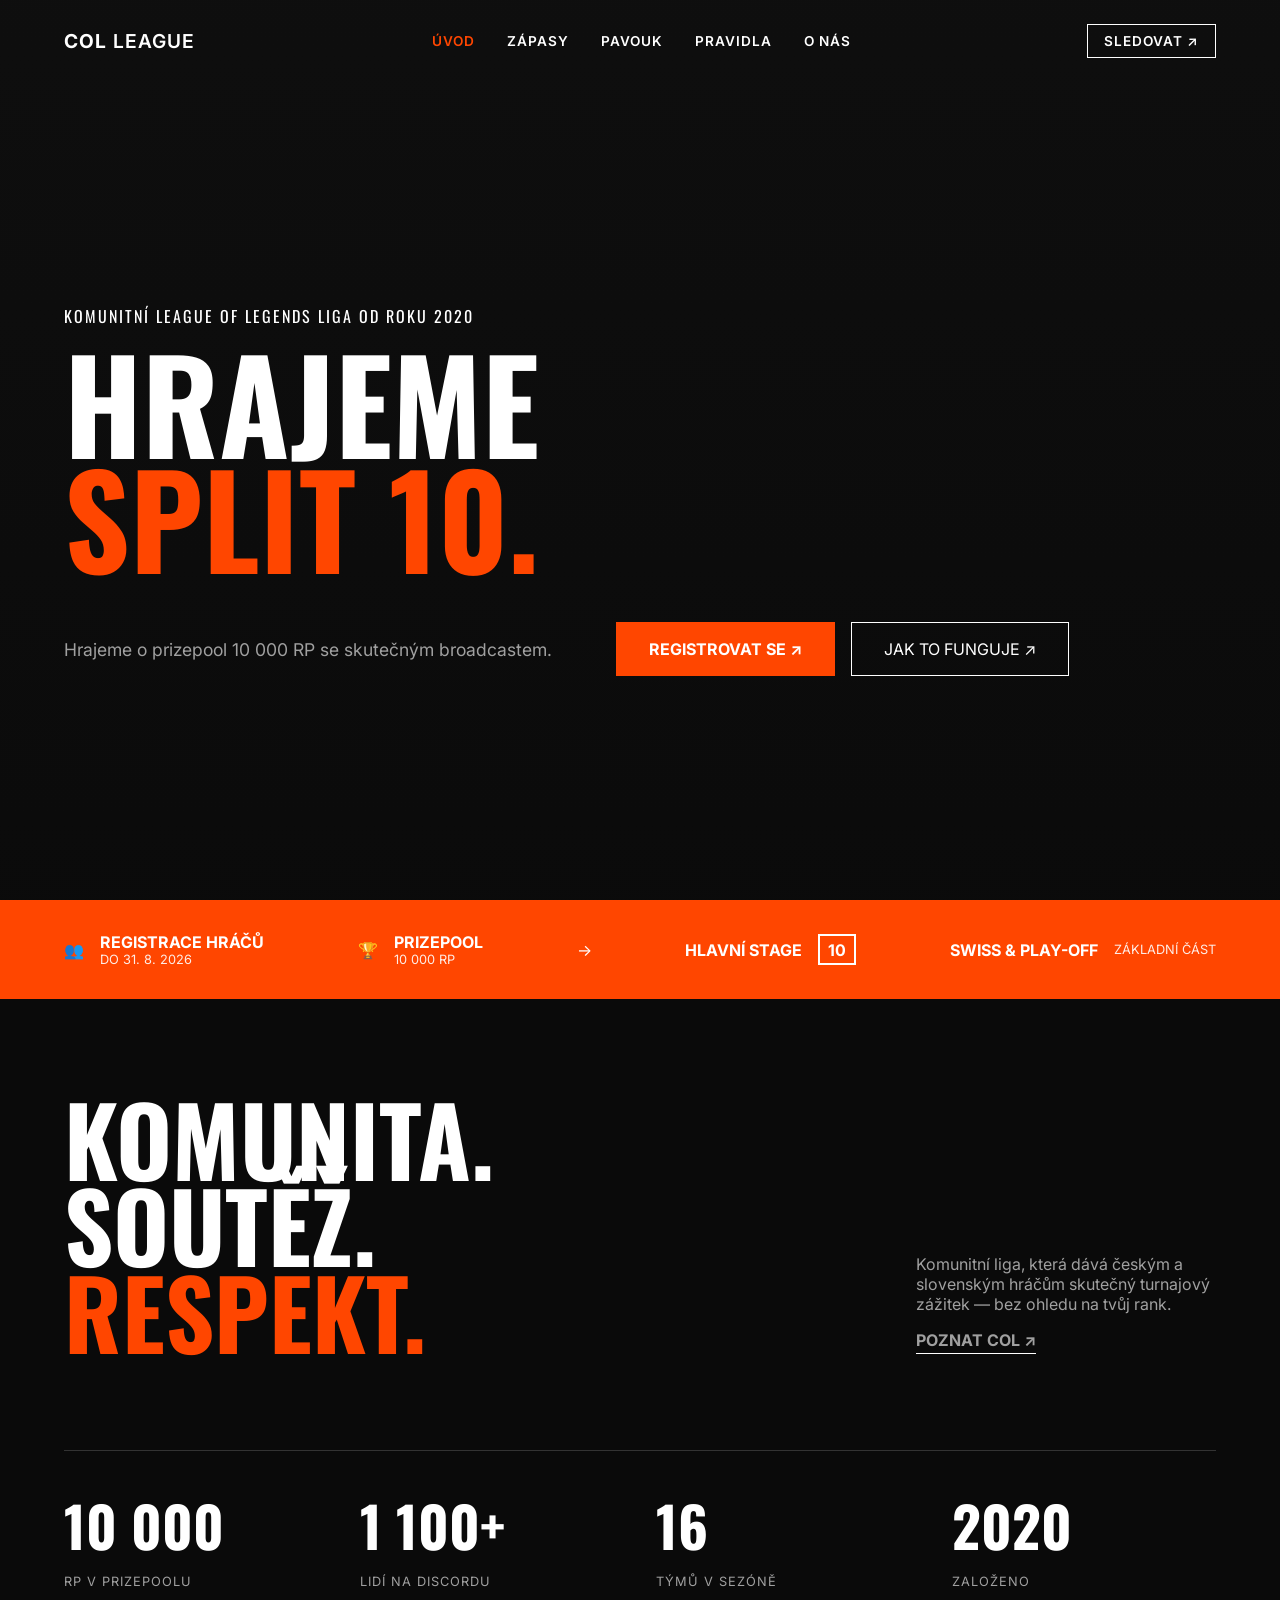
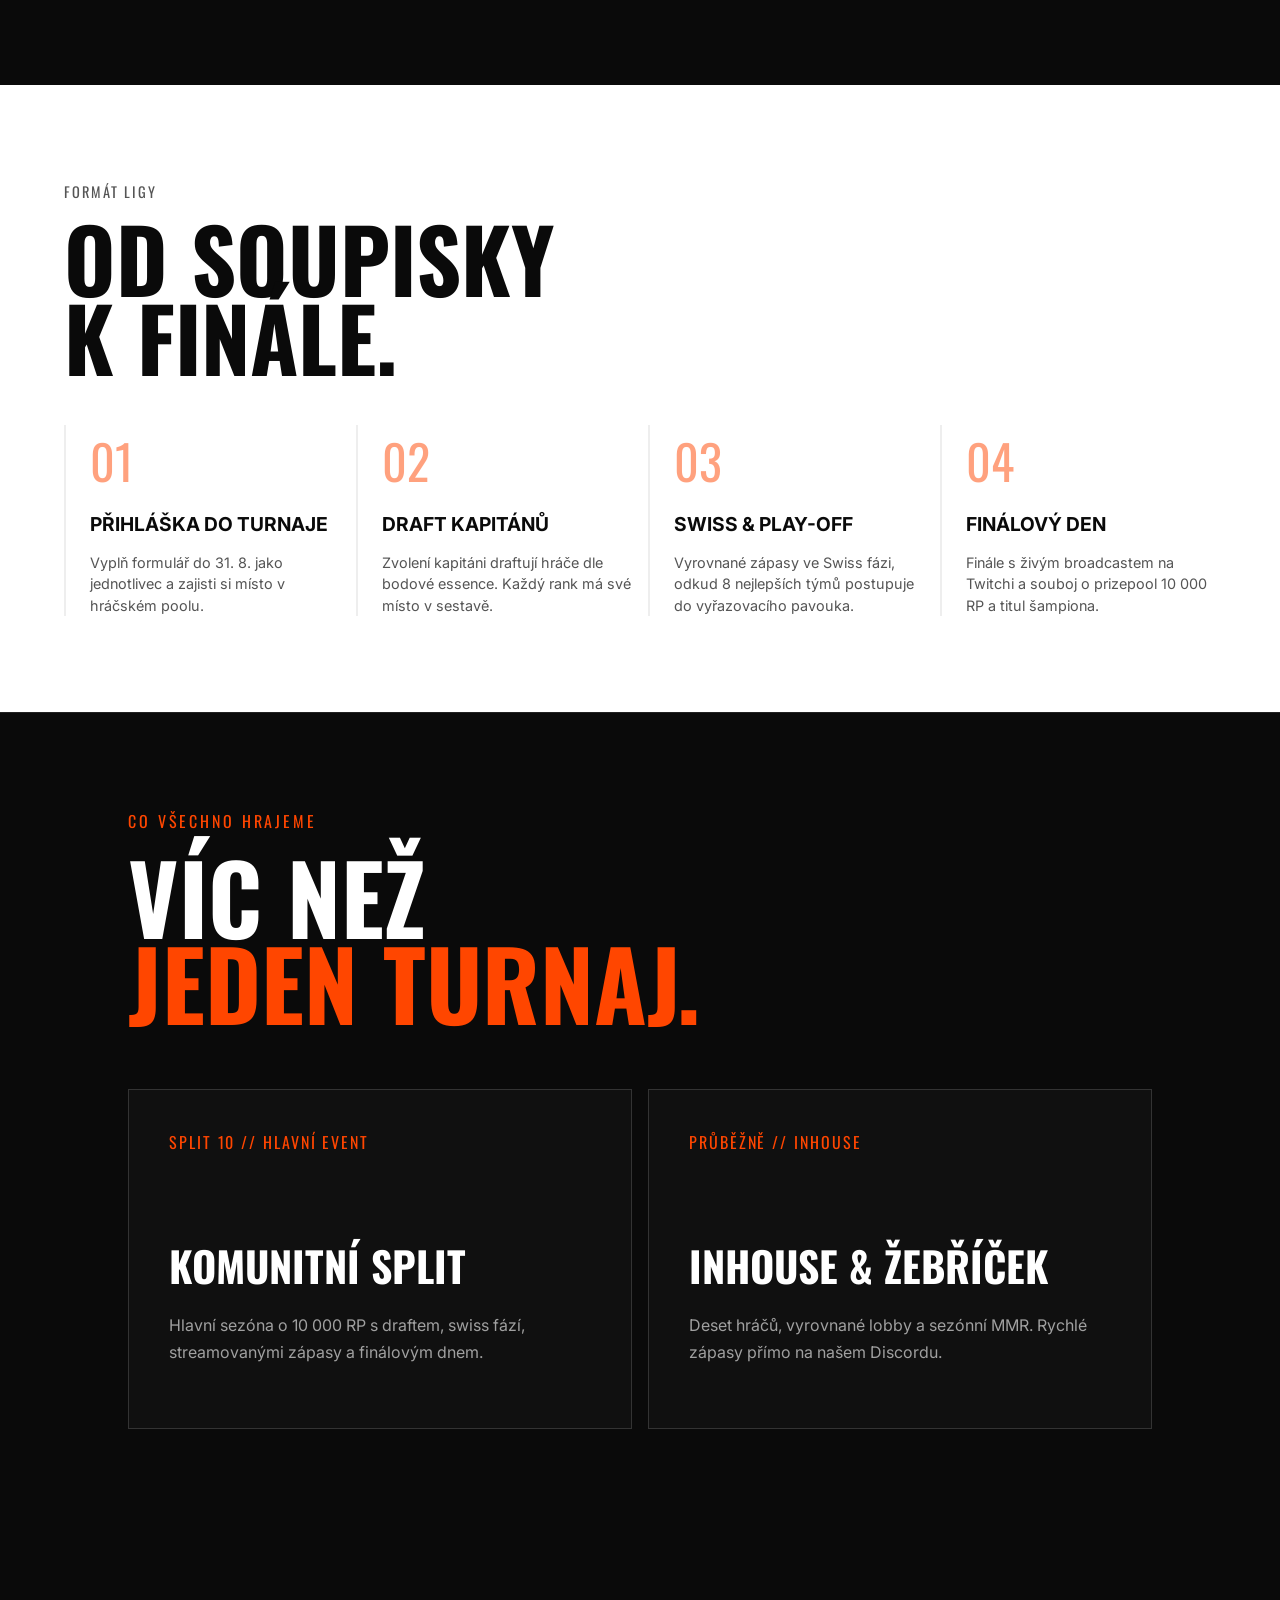
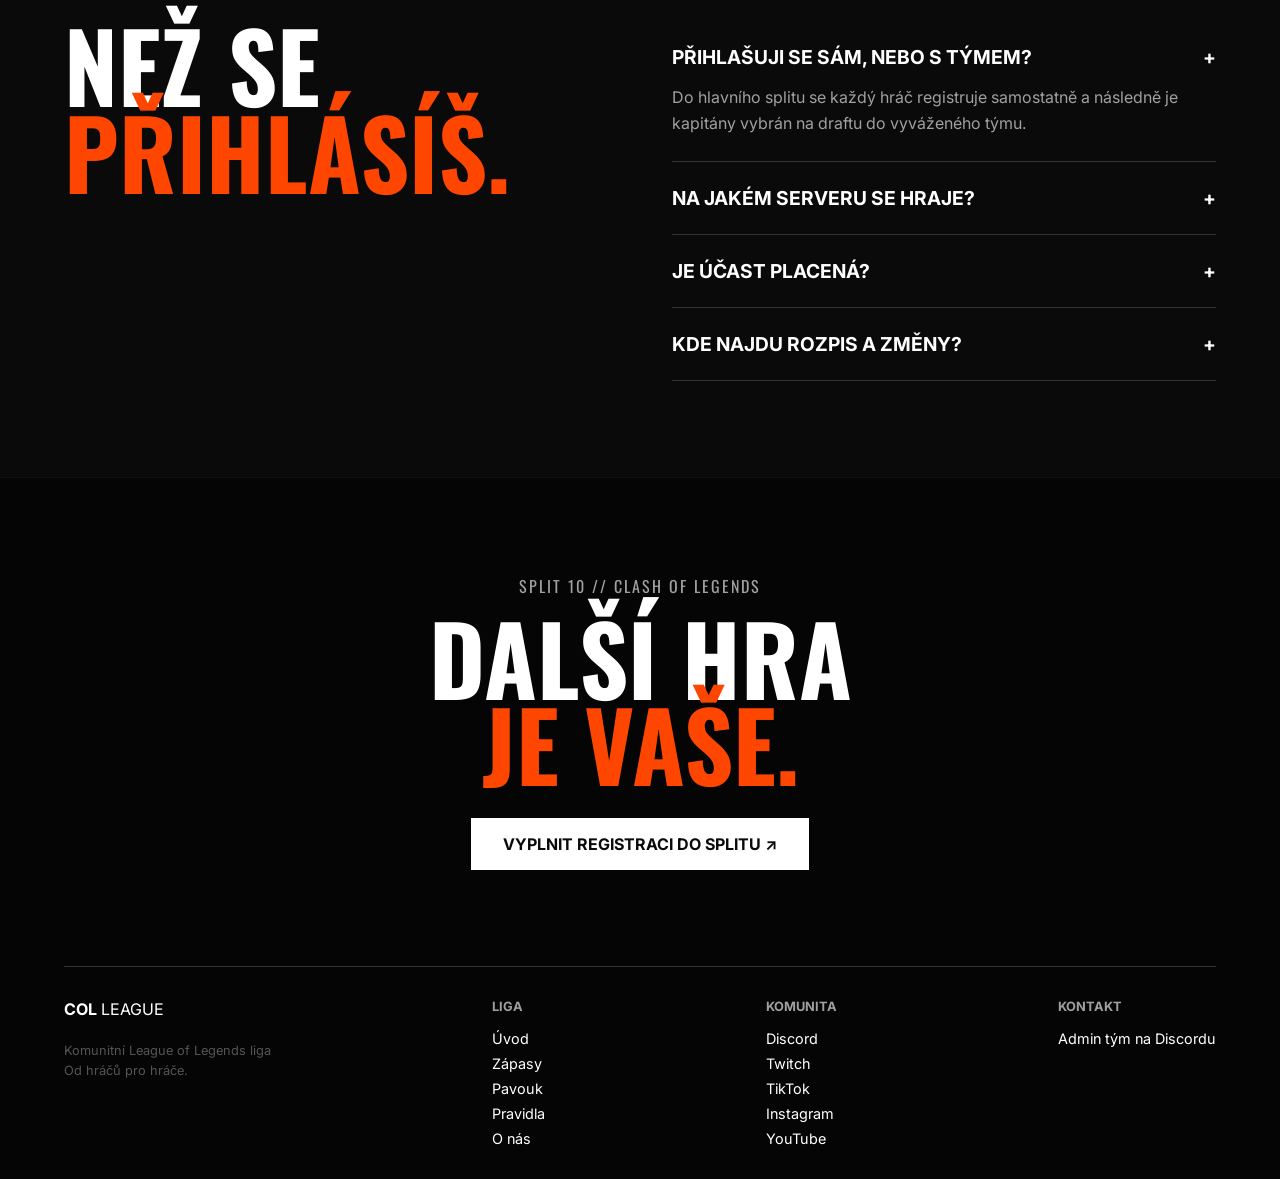
==== index.html @ 0cfb0693 "Update Czech language content in index.html" ====
<!DOCTYPE html>
<html lang="cs">
<head>
    <meta charset="UTF-8">
    <meta name="viewport" content="width=device-width, initial-scale=1.0">
    <title>COL League — Split 10</title>
    <link rel="preconnect" href="https://fonts.googleapis.com">
    <link rel="preconnect" href="https://fonts.gstatic.com" crossorigin>
    <link href="https://fonts.googleapis.com/css2?family=Inter:wght@400;600&family=Oswald:wght@700&display=swap" rel="stylesheet">
    <link rel="stylesheet" href="style.css">
</head>
<body>

    <!-- Navigace -->
    <header class="navbar">
        <a class="logo" href="index.html" aria-label="COL League — úvodní stránka">
            <strong>COL</strong> LEAGUE
        </a>
        <nav class="nav-links" aria-label="Hlavní navigace">
            <a href="index.html" aria-current="page">ÚVOD</a>
            <a href="zapasy.html">ZÁPASY</a>
            <a href="pavouk.html">PAVOUK</a>
            <a href="pravidla.html">PRAVIDLA</a>
            <a href="about.html">O NÁS</a>
        </nav>
        <div class="nav-actions">
            <a href="https://www.twitch.tv/col_official" target="_blank" rel="noopener" class="btn-outline">SLEDOVAT ↗</a>
        </div>
    </header>

    <!-- Hlavní Hero Sekce -->
    <section class="hero">
        <div class="hero-content">
            <p class="subtitle">KOMUNITNÍ LEAGUE OF LEGENDS LIGA OD ROKU 2020</p>
            <h1 class="main-title">
                HRAJEME<br>
                <span class="highlight">SPLIT 10.</span>
            </h1>
            <div class="hero-actions">
                <div class="hero-text">
                    <p>Hrajeme o prizepool 10 000 RP se skutečným broadcastem.</p>
                </div>
                <div class="hero-buttons">
                    <a href="https://docs.google.com/forms/d/e/1FAIpQLSf5UxbPqEq_c3TdUTTlWegAWK8FVFEtaPbc31fz71-Ij0SeXA/viewform" target="_blank" rel="noopener" class="btn-primary large">REGISTROVAT SE ↗</a>
                    <a href="about.html" class="btn-secondary large">JAK TO FUNGUJE ↗</a>
                </div>
            </div>
        </div>
    </section>

    <!-- Oranžový informační panel -->
    <section class="info-banner">
        <div class="banner-item">
            <span class="icon">👥</span>
            <div>
                <strong>REGISTRACE HRÁČŮ</strong>
                <p>DO 31. 8. 2026</p>
            </div>
        </div>
        <div class="banner-item">
            <span class="icon">🏆</span>
            <div>
                <strong>PRIZEPOOL</strong>
                <p>10 000 RP</p>
            </div>
        </div>
        <div class="banner-item arrow">
            →
        </div>
        <div class="banner-item">
            <strong>HLAVNÍ STAGE</strong>
            <span class="badge">10</span>
        </div>
        <div class="banner-item">
            <strong>SWISS &amp; PLAY-OFF</strong>
            <p>ZÁKLADNÍ ČÁST</p>
        </div>
    </section>

    <!-- Sekce: Komunita, Soutěž, Respekt -->
    <section class="section-dark about-section">
        <div class="about-top">
            <h2 class="massive-text">
                KOMUNITA.<br>
                SOUTĚŽ.<br>
                <span class="highlight">RESPEKT.</span>
            </h2>
            <div class="about-desc">
                <p>Komunitní liga, která dává českým a slovenským hráčům skutečný turnajový zážitek — bez ohledu na tvůj rank.</p>
                <a href="about.html" class="link-arrow">POZNAT COL ↗</a>
            </div>
        </div>
        
        <div class="stats-grid">
            <div class="stat-item">
                <h3>10 000</h3>
                <p>RP V PRIZEPOOLU</p>
            </div>
            <div class="stat-item">
                <h3>1 100+</h3>
                <p>LIDÍ NA DISCORDU</p>
            </div>
            <div class="stat-item">
                <h3>16</h3>
                <p>TÝMŮ V SEZÓNĚ</p>
            </div>
            <div class="stat-item">
                <h3>2020</h3>
                <p>ZALOŽENO</p>
            </div>
        </div>
    </section>

    <!-- Sekce: Od soupisky k finále -->
    <section class="section-light steps-section">
        <p class="subtitle-dark">FORMÁT LIGY</p>
        <h2 class="massive-text-dark">OD SOUPISKY<br>K FINÁLE.</h2>
        
        <div class="steps-grid">
            <div class="step-card">
                <div class="step-number">01</div>
                <h4>PŘIHLÁŠKA DO TURNAJE</h4>
                <p>Vyplň formulář do 31. 8. jako jednotlivec a zajisti si místo v hráčském poolu.</p>
            </div>
            <div class="step-card">
                <div class="step-number">02</div>
                <h4>DRAFT KAPITÁNŮ</h4>
                <p>Zvolení kapitáni draftují hráče dle bodové essence. Každý rank má své místo v sestavě.</p>
            </div>
            <div class="step-card">
                <div class="step-number">03</div>
                <h4>SWISS &amp; PLAY-OFF</h4>
                <p>Vyrovnané zápasy ve Swiss fázi, odkud 8 nejlepších týmů postupuje do vyřazovacího pavouka.</p>
            </div>
            <div class="step-card">
                <div class="step-number">04</div>
                <h4>FINÁLOVÝ DEN</h4>
                <p>Finále s živým broadcastem na Twitchi a souboj o prizepool 10 000 RP a titul šampiona.</p>
            </div>
        </div>
    </section>

    <!-- Sekce: Víc než jeden turnaj -->
    <section class="section-dark" style="border-top: 1px solid #222;">
        <div class="content-wrap">
            <p class="page-kicker">CO VŠECHNO HRAJEME</p>
            <h2 class="massive-text" style="margin-bottom: 3rem;">VÍC NEŽ<br><span class="highlight">JEDEN TURNAJ.</span></h2>
            
            <div class="activity-grid">
                <article class="activity-card">
                    <span class="activity-card__tag">SPLIT 10 // HLAVNÍ EVENT</span>
                    <h3>Komunitní Split</h3>
                    <p>Hlavní sezóna o 10 000 RP s draftem, swiss fází, streamovanými zápasy a finálovým dnem.</p>
                </article>
                <article class="activity-card">
                    <span class="activity-card__tag">PRŮBĚŽNĚ // INHOUSE</span>
                    <h3>Inhouse &amp; Žebříček</h3>
                    <p>Deset hráčů, vyrovnané lobby a sezónní MMR. Rychlé zápasy přímo na našem Discordu.</p>
                </article>
            </div>
        </div>
    </section>

    <!-- Sekce: FAQ -->
    <section class="section-dark faq-section">
        <h2 class="massive-text">NEŽ SE<br><span class="highlight">PŘIHLÁSÍŠ.</span></h2>
        
        <div class="faq-list">
            <details class="faq-item" open>
                <summary>PŘIHLAŠUJI SE SÁM, NEBO S TÝMEM? <span class="toggle">+</span></summary>
                <div class="faq-content">
                    Do hlavního splitu se každý hráč registruje samostatně a následně je kapitány vybrán na draftu do vyváženého týmu.
                </div>
            </details>
            <details class="faq-item">
                <summary>NA JAKÉM SERVERU SE HRAJE? <span class="toggle">+</span></summary>
                <div class="faq-content">Hraje se na serveru EU Nordic &amp; East (EUNE).</div>
            </details>
            <details class="faq-item">
                <summary>JE ÚČAST PLACENÁ? <span class="toggle">+</span></summary>
                <div class="faq-content">Ne, účast v komunitní lize je zcela zdarma a hraje se o věcné ceny a 10 000 RP.</div>
            </details>
            <details class="faq-item">
                <summary>KDE NAJDU ROZPIS A ZMĚNY? <span class="toggle">+</span></summary>
                <div class="faq-content">Veškeré aktuality, termíny a komunikace probíhají na našem oficiálním Discordu.</div>
            </details>
        </div>
    </section>

    <!-- Footer -->
    <footer class="footer-section">
        <p class="subtitle" style="color: var(--text-muted); margin-bottom: 1rem;">SPLIT 10 // CLASH OF LEGENDS</p>
        <h2 class="massive-text">
            DALŠÍ HRA<br>
            <span class="highlight">JE VAŠE.</span>
        </h2>
        <a href="https://docs.google.com/forms/d/e/1FAIpQLSf5UxbPqEq_c3TdUTTlWegAWK8FVFEtaPbc31fz71-Ij0SeXA/viewform" target="_blank" rel="noopener" class="btn-light large mt-2" style="margin-bottom: 6rem; display: inline-block;">VYPLNIT REGISTRACI DO SPLITU ↗</a>
        
        <div class="footer-links">
            <div class="col-logo"><strong>COL</strong> LEAGUE<br><br><span style="font-size: 0.8rem; color: #555;">Komunitní League of Legends liga<br>Od hráčů pro hráče.</span></div>
            <div class="links-group">
                <strong>LIGA</strong>
                <a href="index.html">Úvod</a>
                <a href="zapasy.html">Zápasy</a>
                <a href="pavouk.html">Pavouk</a>
                <a href="pravidla.html">Pravidla</a>
                <a href="about.html">O nás</a>
            </div>
            <div class="links-group">
                <strong>KOMUNITA</strong>
                <a href="https://discord.gg/68KqHuSgA" target="_blank" rel="noopener">Discord</a>
                <a href="https://www.twitch.tv/col_official" target="_blank" rel="noopener">Twitch</a>
                <a href="https://www.tiktok.com/@col.official" target="_blank" rel="noopener">TikTok</a>
                <a href="https://www.instagram.com/col_league_official" target="_blank" rel="noopener">Instagram</a>
                <a href="https://www.youtube.com/@ClashofLegendsOfficial" target="_blank" rel="noopener">YouTube</a>
            </div>
            <div class="links-group">
                <strong>KONTAKT</strong>
                <a href="https://discord.gg/68KqHuSgA" target="_blank" rel="noopener">Admin tým na Discordu</a>
            </div>
        </div>
    </footer>

</body>
</html>
---- style.css ----
/* --- ZÁKLADNÉ PREMENNÉ A RESET --- */
:root {
    --bg-dark: #0a0a0a;
    --col-primary: #ff4600; /* Výrazná oranžová z návrhu */
    --text-light: #ffffff;
    --text-muted: #a0a0a0;
    --font-heading: 'Oswald', sans-serif;
    --font-body: 'Inter', sans-serif;
}

* {
    margin: 0;
    padding: 0;
    box-sizing: border-box;
}

body {
    background-color: var(--bg-dark);
    color: var(--text-light);
    font-family: var(--font-body);
    overflow-x: hidden;
}

html {
    scroll-behavior: smooth;
}

::selection {
    background: var(--col-primary);
    color: #fff;
}

a {
    text-decoration: none;
    color: inherit;
}

/* --- NAVIGÁCIA --- */
.navbar {
    display: flex;
    justify-content: space-between;
    align-items: center;
    padding: 1.5rem 4rem;
    background: transparent;
    position: absolute;
    width: 100%;
    z-index: 100;
    font-size: 0.85rem;
    font-weight: 600;
    letter-spacing: 1px;
}

.logo {
    font-size: 1.2rem;
}

.nav-links {
    display: flex;
    gap: 2rem;
    text-transform: uppercase;
}

.nav-links a:hover {
    color: var(--col-primary);
}

.nav-links a[aria-current="page"] {
    color: var(--col-primary);
}

.nav-actions {
    display: flex;
    gap: 1rem;
    align-items: center;
}

/* --- TLAČIDLÁ --- */
.btn-outline {
    border: 1px solid var(--text-light);
    padding: 0.5rem 1rem;
    text-transform: uppercase;
    transition: 0.2s;
}

.btn-outline:hover {
    background-color: var(--text-light);
    color: var(--bg-dark);
}

.btn-primary {
    background-color: var(--col-primary);
    color: white;
    padding: 0.5rem 1rem;
    text-transform: uppercase;
    font-weight: bold;
    border: 1px solid var(--col-primary);
    transition: 0.2s;
}

.btn-primary:hover {
    background-color: transparent;
    color: var(--col-primary);
}

.btn-secondary {
    border: 1px solid var(--text-light);
    padding: 0.5rem 1rem;
    text-transform: uppercase;
}

.btn-primary.large, .btn-secondary.large {
    padding: 1rem 2rem;
    font-size: 1rem;
}

.btn-light {
    background-color: white;
    color: var(--bg-dark);
    padding: 1rem 2rem;
    text-transform: uppercase;
    font-weight: bold;
    margin-top: 2rem;
}

/* --- HERO SEKCIA --- */
.hero {
    height: 100vh;
    display: flex;
    align-items: center;
    padding: 0 4rem;
    background: linear-gradient(rgba(10,10,10,0.4), rgba(10,10,10,0.9)), #111;
}

.hero-content {
    max-width: 1200px;
    margin-top: 5rem;
}

.subtitle {
    font-family: var(--font-heading);
    letter-spacing: 2px;
    font-size: 1rem;
    margin-bottom: 1rem;
    text-transform: uppercase;
}

.main-title {
    font-family: var(--font-heading);
    font-size: 8rem;
    line-height: 0.9;
    text-transform: uppercase;
    margin-bottom: 3rem;
}

.main-title .highlight {
    color: var(--col-primary);
}

.hero-actions {
    display: flex;
    align-items: center;
    gap: 4rem;
}

.hero-text {
    font-size: 1.1rem;
    color: var(--text-muted);
}

.hero-buttons {
    display: flex;
    gap: 1rem;
}

/* --- ORANŽOVÝ BANNER --- */
.info-banner {
    background-color: var(--col-primary);
    display: flex;
    justify-content: space-between;
    align-items: center;
    padding: 2rem 4rem;
    color: white;
    flex-wrap: wrap;
}

.banner-item {
    display: flex;
    align-items: center;
    gap: 1rem;
    text-transform: uppercase;
}

.banner-item p {
    font-size: 0.8rem;
    opacity: 0.9;
}

.badge {
    border: 2px solid white;
    padding: 0.2rem 0.5rem;
    font-weight: bold;
}

.form-mockup label {
    font-size: 0.7rem;
    display: block;
    margin-bottom: 0.3rem;
}

.input-group {
    display: flex;
    background: white;
}

.input-group input {
    border: none;
    padding: 0.8rem;
    font-weight: bold;
    outline: none;
}

.input-group button {
    background: transparent;
    border: none;
    padding: 0 1rem;
    cursor: pointer;
    font-weight: bold;
}

/* --- SPOLOČNÉ TRIEDY PRE SEKCIE --- */
.section-dark {
    background-color: var(--bg-dark);
    color: var(--text-light);
    padding: 6rem 4rem;
}

.section-light {
    background-color: #ffffff;
    color: var(--bg-dark);
    padding: 6rem 4rem;
}

.massive-text {
    font-family: var(--font-heading);
    font-size: 6rem;
    line-height: 0.9;
    text-transform: uppercase;
}

.massive-text .highlight {
    color: var(--col-primary);
}

.massive-text-dark {
    font-family: var(--font-heading);
    font-size: 5.5rem;
    line-height: 0.9;
    text-transform: uppercase;
    color: var(--bg-dark);
    margin-bottom: 3rem;
}

.subtitle-dark {
    font-family: var(--font-heading);
    letter-spacing: 2px;
    font-size: 0.9rem;
    margin-bottom: 1rem;
    text-transform: uppercase;
    color: #555;
}

.link-arrow {
    display: inline-block;
    border-bottom: 1px solid var(--text-light);
    padding-bottom: 0.2rem;
    text-transform: uppercase;
    font-weight: bold;
    margin-top: 1rem;
}

/* --- ABOUT SEKCIA (KOMUNITA. SOUTĚŽ. RESPEKT.) --- */
.about-top {
    display: flex;
    justify-content: space-between;
    align-items: flex-end;
    margin-bottom: 6rem;
}

.about-desc {
    max-width: 300px;
    color: var(--text-muted);
}

.stats-grid {
    display: grid;
    grid-template-columns: repeat(4, 1fr);
    gap: 2rem;
    border-top: 1px solid #333;
    padding-top: 2rem;
}

.stat-item h3 {
    font-family: var(--font-heading);
    font-size: 3.5rem;
    margin-bottom: 0.5rem;
}

.stat-item p {
    font-size: 0.8rem;
    text-transform: uppercase;
    color: var(--text-muted);
    letter-spacing: 1px;
}

/* --- KROKY (OD SOUPISKY K FINÁLE) --- */
.steps-grid {
    display: grid;
    grid-template-columns: repeat(4, 1fr);
    gap: 1rem;
}

.step-card {
    border-left: 2px solid #eee;
    padding-left: 1.5rem;
}

.step-number {
    font-family: var(--font-heading);
    font-size: 3rem;
    color: var(--col-primary);
    opacity: 0.5;
    margin-bottom: 1rem;
}

.step-card h4 {
    font-size: 1.2rem;
    text-transform: uppercase;
    margin-bottom: 1rem;
}

.step-card p {
    color: #555;
    font-size: 0.9rem;
    line-height: 1.5;
}

/* --- OBRÁZKOVÉ KARTY --- */
.features-grid {
    display: grid;
    grid-template-columns: repeat(3, 1fr);
    gap: 1rem;
}

.feature-card {
    height: 400px;
    background-color: #222; 
    padding: 2rem;
    display: flex;
    flex-direction: column;
    justify-content: flex-end;
    color: white;
    background: linear-gradient(to top, rgba(0,0,0,0.9), rgba(0,0,0,0.1));
}

.card-meta {
    font-size: 0.7rem;
    text-transform: uppercase;
    letter-spacing: 1px;
    margin-bottom: 0.5rem;
}

.feature-card h3 {
    font-family: var(--font-heading);
    font-size: 2.2rem;
    line-height: 1.1;
    text-transform: uppercase;
}

/* --- FAQ SEKCIA --- */
.faq-section {
    display: grid;
    grid-template-columns: 1fr 1fr;
    gap: 4rem;
}

.faq-list {
    display: flex;
    flex-direction: column;
}

.faq-item {
    border-bottom: 1px solid #333;
    padding: 1.5rem 0;
}

.faq-item summary {
    font-size: 1.2rem;
    font-weight: bold;
    cursor: pointer;
    list-style: none;
    display: flex;
    justify-content: space-between;
}

.faq-item summary::-webkit-details-marker {
    display: none;
}

.faq-content {
    padding-top: 1rem;
    color: var(--text-muted);
    line-height: 1.6;
}

/* --- FOOTER --- */
.footer-section {
    background-color: #050505; 
    padding: 6rem 4rem 2rem 4rem;
    color: white;
    text-align: center;
    border-top: 1px solid #111;
}

.footer-links {
    display: flex;
    justify-content: space-between;
    text-align: left;
    border-top: 1px solid #333;
    padding-top: 2rem;
}

.links-group {
    display: flex;
    flex-direction: column;
    gap: 0.5rem;
}

.links-group strong {
    margin-bottom: 0.5rem;
    color: var(--text-muted);
    font-size: 0.8rem;
    text-transform: uppercase;
}

.links-group a {
    color: white;
    font-size: 0.9rem;
}
.links-group a:hover {
    color: var(--col-primary);
}

/* --- VNITŘNÍ STRÁNKY --- */
.page-body {
    background: #0a0a0a;
}

.page-navbar {
    position: relative;
    background: #0a0a0a;
    border-bottom: 1px solid #242424;
}

.page-main {
    min-height: 70vh;
}

.page-hero {
    min-height: 560px;
    display: flex;
    align-items: flex-end;
    padding: 7rem 4rem 5rem;
    background:
        radial-gradient(circle at 82% 28%, rgba(255, 70, 0, 0.23), transparent 28%),
        linear-gradient(130deg, #111 0%, #080808 70%);
    border-bottom: 1px solid #262626;
}

.page-hero--compact {
    min-height: 410px;
}

.page-hero__inner {
    width: 100%;
    max-width: 1280px;
    margin: 0 auto;
}

.page-kicker {
    color: var(--col-primary);
    font-family: var(--font-heading);
    letter-spacing: 0.18em;
    text-transform: uppercase;
    margin-bottom: 1.2rem;
}

.page-title {
    max-width: 1050px;
    font-family: var(--font-heading);
    font-size: clamp(4rem, 9vw, 8rem);
    line-height: 0.88;
    text-transform: uppercase;
}

.page-title .highlight {
    color: var(--col-primary);
}

.page-lead {
    max-width: 760px;
    margin-top: 2rem;
    color: #b8b8b8;
    font-size: 1.15rem;
    line-height: 1.7;
}

.content-wrap {
    width: min(100% - 8rem, 1280px);
    margin-inline: auto;
}

.content-section {
    padding-block: 6rem;
}

.content-section--light {
    background: #fff;
    color: #0a0a0a;
}

.content-section--orange {
    background: var(--col-primary);
    color: #fff;
}

.section-heading {
    font-family: var(--font-heading);
    font-size: clamp(3rem, 6vw, 5.5rem);
    line-height: 0.92;
    text-transform: uppercase;
}

.section-intro {
    max-width: 700px;
    margin-top: 1.5rem;
    color: #777;
    line-height: 1.75;
}

.section-dark .section-intro {
    color: var(--text-muted);
}

.split-intro {
    display: grid;
    grid-template-columns: 1.35fr 0.65fr;
    gap: 5rem;
    align-items: end;
}

.editorial-copy {
    color: #b8b8b8;
    font-size: 1.1rem;
    line-height: 1.8;
}

.editorial-copy p + p {
    margin-top: 1.2rem;
}

.about-stat-row {
    display: grid;
    grid-template-columns: repeat(3, 1fr);
    margin-top: 4rem;
    border-top: 1px solid #333;
}

.about-stat {
    padding: 2rem 2rem 0 0;
    border-right: 1px solid #333;
}

.about-stat:not(:first-child) {
    padding-left: 2rem;
}

.about-stat:last-child {
    border-right: 0;
}

.about-stat strong {
    display: block;
    font-family: var(--font-heading);
    font-size: 4rem;
    line-height: 1;
}

.about-stat span {
    display: block;
    margin-top: 0.65rem;
    color: var(--text-muted);
    font-size: 0.78rem;
    letter-spacing: 0.1em;
    text-transform: uppercase;
}

.value-grid-new {
    display: grid;
    grid-template-columns: repeat(4, 1fr);
    gap: 1px;
    margin-top: 4rem;
    background: #ddd;
    border: 1px solid #ddd;
}

.value-card-new {
    min-height: 300px;
    padding: 2rem;
    background: #fff;
    display: flex;
    flex-direction: column;
    justify-content: space-between;
}

.value-number {
    color: var(--col-primary);
    font-family: var(--font-heading);
    font-size: 1.1rem;
}

.value-card-new h3 {
    margin-bottom: 1rem;
    font-family: var(--font-heading);
    font-size: 2rem;
    text-transform: uppercase;
}

.value-card-new p {
    color: #666;
    line-height: 1.6;
}

.activity-grid {
    display: grid;
    grid-template-columns: repeat(2, 1fr);
    gap: 1rem;
    margin-top: 4rem;
}

.activity-card {
    min-height: 340px;
    padding: 2.5rem;
    border: 1px solid #333;
    background: #101010;
}

.activity-card__tag {
    display: inline-block;
    margin-bottom: 5rem;
    color: var(--col-primary);
    font-family: var(--font-heading);
    letter-spacing: 0.12em;
    text-transform: uppercase;
}

.activity-card h3 {
    margin-bottom: 1rem;
    font-family: var(--font-heading);
    font-size: 2.6rem;
    text-transform: uppercase;
}

.activity-card p,
.activity-card li {
    color: var(--text-muted);
    line-height: 1.65;
}

.activity-card ul {
    padding-left: 1.1rem;
}

.activity-card li + li {
    margin-top: 0.55rem;
}

.history-grid {
    display: grid;
    grid-template-columns: repeat(2, 1fr);
    gap: 1rem;
    margin-top: 3rem;
}

.history-year {
    padding: 2rem;
    border: 1px solid #ddd;
}

.history-year h3 {
    color: var(--col-primary);
    font-family: var(--font-heading);
    font-size: 3.5rem;
}

.history-year ul {
    margin-top: 1rem;
    padding-left: 1.2rem;
    color: #555;
    line-height: 1.9;
}

.contact-strip {
    display: flex;
    justify-content: space-between;
    gap: 3rem;
    align-items: center;
}

.contact-strip p {
    max-width: 580px;
    margin-top: 1rem;
    line-height: 1.7;
}

/* Pravidla */
.draft-notice {
    display: flex;
    align-items: center;
    gap: 1rem;
    padding: 1.25rem 1.5rem;
    border: 1px solid rgba(255, 255, 255, 0.28);
    background: rgba(255, 255, 255, 0.08);
    margin-top: 2.5rem;
    max-width: 720px;
}

.draft-notice__badge {
    flex: 0 0 auto;
    background: #fff;
    color: #0a0a0a;
    padding: 0.4rem 0.65rem;
    font-size: 0.72rem;
    font-weight: 700;
    letter-spacing: 0.08em;
}

.rules-layout {
    display: grid;
    grid-template-columns: 270px 1fr;
    gap: 5rem;
    align-items: start;
}

.rules-nav {
    position: sticky;
    top: 2rem;
    border-top: 1px solid #333;
}

.rules-nav a {
    display: flex;
    justify-content: space-between;
    padding: 1rem 0;
    border-bottom: 1px solid #333;
    color: #aaa;
    font-size: 0.85rem;
    text-transform: uppercase;
}

.rules-nav a:hover {
    color: var(--col-primary);
}

.rules-chapters {
    display: grid;
    gap: 1rem;
}

.rule-chapter {
    padding: 2.25rem;
    border: 1px solid #303030;
    background: #101010;
}

.rule-chapter__head {
    display: grid;
    grid-template-columns: 80px 1fr;
    gap: 1.5rem;
    align-items: start;
}

.rule-chapter__number {
    color: var(--col-primary);
    font-family: var(--font-heading);
    font-size: 2.2rem;
}

.rule-chapter h2 {
    font-family: var(--font-heading);
    font-size: 2rem;
    text-transform: uppercase;
}

.rule-chapter p {
    margin-top: 0.8rem;
    color: #8d8d8d;
    line-height: 1.7;
}

/* Zápasy */
.match-filter-bar {
    display: flex;
    justify-content: space-between;
    align-items: center;
    gap: 1rem;
    margin-bottom: 2rem;
    padding-bottom: 1.5rem;
    border-bottom: 1px solid #333;
}

.match-filter-actions {
    display: flex;
    align-items: center;
    justify-content: flex-end;
    gap: 1.25rem;
}

.match-filter-actions .btn-outline {
    flex: 0 0 auto;
}

.match-tabs {
    display: flex;
    flex-wrap: wrap;
    gap: 0.6rem;
}

.match-tab {
    padding: 0.7rem 1rem;
    border: 1px solid #333;
    color: #aaa;
    font-size: 0.78rem;
    font-weight: 600;
    text-transform: uppercase;
}

.match-tab--active,
.match-tab:hover {
    border-color: var(--col-primary);
    background: var(--col-primary);
    color: #fff;
}

.matches-group + .matches-group {
    margin-top: 5rem;
}

.matches-group__title {
    margin-bottom: 1.4rem;
    font-family: var(--font-heading);
    font-size: 2.4rem;
    text-transform: uppercase;
}

.matches-list-new {
    display: grid;
    gap: 1rem;
}

.match-card-new {
    position: relative;
    display: grid;
    grid-template-columns: minmax(180px, 1fr) minmax(300px, 1.35fr) minmax(180px, 1fr);
    gap: 2rem;
    align-items: center;
    min-height: 190px;
    padding: 2rem;
    border: 1px solid #303030;
    background: linear-gradient(120deg, #101010, #0c0c0c);
    overflow: hidden;
}

.match-card-new::after {
    content: "";
    position: absolute;
    inset: 0 auto 0 0;
    width: 4px;
    background: var(--col-primary);
}

.match-card-new--finished::after {
    background: #5c5c5c;
}

.match-team {
    display: flex;
    align-items: center;
    gap: 1rem;
    min-width: 0;
}

.match-team--right {
    flex-direction: row-reverse;
    text-align: right;
}

.team-mark {
    flex: 0 0 64px;
    width: 64px;
    height: 64px;
    display: grid;
    place-items: center;
    border: 1px solid #3c3c3c;
    background: #181818;
    color: var(--col-primary);
    font-family: var(--font-heading);
    font-size: 1.55rem;
}

.team-mark img {
    width: 100%;
    height: 100%;
    object-fit: contain;
}

.team-logo-fallback,
.logo-fallback {
    display: grid;
    place-items: center;
    color: var(--col-primary);
    font-family: var(--font-heading);
    font-weight: 700;
    letter-spacing: 0.04em;
}

.team-mark .team-logo-fallback {
    width: 100%;
    height: 100%;
    font-size: 1.2rem;
}

.match-team__name {
    font-family: var(--font-heading);
    font-size: 1.4rem;
    line-height: 1.05;
    text-transform: uppercase;
}

.match-team__record {
    margin-top: 0.35rem;
    color: #727272;
    font-size: 0.72rem;
    text-transform: uppercase;
}

.match-center {
    text-align: center;
}

.match-meta {
    color: #787878;
    font-size: 0.72rem;
    letter-spacing: 0.09em;
    text-transform: uppercase;
}

.match-score {
    margin: 0.55rem 0;
    font-family: var(--font-heading);
    font-size: 3rem;
    letter-spacing: 0.08em;
}

.match-time {
    margin: 0.55rem 0;
    font-family: var(--font-heading);
    font-size: 2.25rem;
}

.match-badges {
    display: flex;
    justify-content: center;
    flex-wrap: wrap;
    gap: 0.4rem;
}

.match-badge {
    padding: 0.35rem 0.55rem;
    border: 1px solid #393939;
    color: #aaa;
    font-size: 0.65rem;
    text-transform: uppercase;
}

.match-badge--live {
    border-color: var(--col-primary);
    color: var(--col-primary);
}

.matches-note {
    max-width: 620px;
    color: #777;
    line-height: 1.65;
}

/* Generátor zápasů */
.generator-shell {
    display: grid;
    grid-template-columns: minmax(320px, 0.8fr) minmax(500px, 1.2fr);
    gap: 2rem;
    align-items: start;
}

.generator-panel {
    padding: 2rem;
    border: 1px solid #303030;
    background: #101010;
}

.generator-panel--sticky {
    position: sticky;
    top: 2rem;
}

.generator-panel__head {
    margin-bottom: 2rem;
    padding-bottom: 1.25rem;
    border-bottom: 1px solid #303030;
}

.generator-panel__head h2 {
    font-family: var(--font-heading);
    font-size: 2.2rem;
    text-transform: uppercase;
}

.generator-panel__head p {
    margin-top: 0.55rem;
    color: #888;
    line-height: 1.55;
}

.generator-form {
    display: grid;
    gap: 2rem;
}

.generator-fieldset {
    display: grid;
    gap: 1rem;
    padding: 0;
    border: 0;
}

.generator-fieldset legend {
    width: 100%;
    margin-bottom: 1rem;
    padding-bottom: 0.65rem;
    border-bottom: 1px solid #292929;
    color: var(--col-primary);
    font-family: var(--font-heading);
    font-size: 1rem;
    letter-spacing: 0.1em;
    text-transform: uppercase;
}

.generator-field,
.generator-field-row {
    display: grid;
    gap: 0.5rem;
}

.generator-field-row {
    grid-template-columns: repeat(2, minmax(0, 1fr));
    gap: 1rem;
}

.generator-field label,
.generator-field__label {
    color: #aaa;
    font-size: 0.72rem;
    font-weight: 600;
    letter-spacing: 0.08em;
    text-transform: uppercase;
}

.generator-field input,
.generator-field select {
    width: 100%;
    min-height: 46px;
    padding: 0.75rem 0.85rem;
    border: 1px solid #393939;
    border-radius: 0;
    outline: 0;
    background: #090909;
    color: #fff;
    font: inherit;
}

.generator-field input:focus,
.generator-field select:focus {
    border-color: var(--col-primary);
    box-shadow: 0 0 0 2px rgba(255, 70, 0, 0.16);
}

.generator-check {
    display: flex;
    gap: 0.75rem;
    align-items: flex-start;
    color: #bbb;
    line-height: 1.5;
    cursor: pointer;
}

.generator-check input {
    width: 18px;
    height: 18px;
    margin-top: 0.15rem;
    accent-color: var(--col-primary);
}

.generator-check small {
    display: block;
    color: #666;
}

.team-choice-preview {
    display: flex;
    align-items: center;
    gap: 0.8rem;
    min-height: 64px;
    padding: 0.7rem;
    border: 1px solid #292929;
    background: #0b0b0b;
}

.team-choice-preview img {
    width: 46px;
    height: 46px;
    object-fit: contain;
}

.team-choice-preview .team-logo-fallback {
    width: 46px;
    height: 46px;
    border: 1px solid #333;
    background: #151515;
}

.team-choice-preview strong {
    display: block;
    font-family: var(--font-heading);
    font-size: 1.15rem;
    text-transform: uppercase;
}

.team-choice-preview span {
    color: #666;
    font-size: 0.72rem;
}

.generator-error {
    padding: 0.8rem 1rem;
    border: 1px solid #9f2e09;
    background: rgba(159, 46, 9, 0.12);
    color: #ff9c77;
    line-height: 1.5;
}

.generator-actions {
    display: flex;
    flex-wrap: wrap;
    gap: 0.75rem;
}

.generator-button {
    border: 1px solid var(--col-primary);
    background: var(--col-primary);
    color: #fff;
    padding: 0.85rem 1.25rem;
    font: inherit;
    font-size: 0.82rem;
    font-weight: 700;
    letter-spacing: 0.05em;
    text-transform: uppercase;
    cursor: pointer;
}

.generator-button:hover {
    background: transparent;
    color: var(--col-primary);
}

.generator-button--secondary {
    border-color: #444;
    background: transparent;
    color: #bbb;
}

.generator-button--secondary:hover {
    border-color: #fff;
    color: #fff;
}

.generator-preview {
    margin-bottom: 2rem;
}

.generator-preview .match-card-new {
    grid-template-columns: 1fr;
    gap: 1.5rem;
    text-align: center;
}

.generator-preview .match-team,
.generator-preview .match-team--right {
    flex-direction: column;
    text-align: center;
}

.code-output-wrap {
    position: relative;
}

.code-output {
    width: 100%;
    min-height: 390px;
    resize: vertical;
    padding: 1.25rem;
    border: 1px solid #303030;
    outline: 0;
    background: #060606;
    color: #d7d7d7;
    font-family: Consolas, 'Courier New', monospace;
    font-size: 0.78rem;
    line-height: 1.55;
    tab-size: 4;
}

.code-output:focus {
    border-color: var(--col-primary);
}

.copy-status {
    min-height: 1.4rem;
    margin-top: 0.75rem;
    color: #8b8b8b;
    font-size: 0.8rem;
}

.copy-status.is-success {
    color: #7fcf9a;
}

.generator-help {
    margin-top: 2rem;
    padding: 1.25rem;
    border-left: 3px solid var(--col-primary);
    background: #0b0b0b;
    color: #929292;
    line-height: 1.65;
}

.generator-help code {
    color: #fff;
}

/* Pavouk: Swiss + play-off */
.tournament-nav {
    display: flex;
    flex-wrap: wrap;
    gap: 0.65rem;
    margin-top: 2.25rem;
}

.tournament-nav a {
    padding: 0.75rem 1rem;
    border: 1px solid #3a3a3a;
    color: #b0b0b0;
    font-size: 0.75rem;
    font-weight: 600;
    letter-spacing: 0.08em;
    text-transform: uppercase;
}

.tournament-nav a:hover {
    border-color: var(--col-primary);
    color: var(--col-primary);
}

.stage-heading-row {
    display: flex;
    justify-content: space-between;
    align-items: flex-end;
    gap: 3rem;
    margin-bottom: 2.5rem;
}

.stage-heading-copy {
    max-width: 650px;
    color: #858585;
    line-height: 1.65;
}

.stage-facts {
    display: flex;
    flex-wrap: wrap;
    gap: 0.55rem;
    margin-top: 1.25rem;
}

.stage-fact {
    padding: 0.45rem 0.65rem;
    border: 1px solid #343434;
    color: #999;
    font-size: 0.68rem;
    letter-spacing: 0.08em;
    text-transform: uppercase;
}

.swiss-board-wrap {
    width: 100%;
    overflow-x: auto;
    border: 1px solid #2e2e2e;
    background: #0d0d0d;
}

.swiss-board {
    min-width: 980px;
}

.swiss-row {
    display: grid;
    grid-template-columns: 46px minmax(210px, 1fr) repeat(5, 54px) 82px 124px;
    gap: 0.65rem;
    align-items: center;
    min-height: 68px;
    padding: 0.55rem 1rem;
    border-bottom: 1px solid #262626;
}

.swiss-row:last-child {
    border-bottom: 0;
}

.swiss-row--head {
    position: sticky;
    top: 0;
    z-index: 2;
    min-height: 48px;
    background: #171717;
    color: #777;
    font-size: 0.65rem;
    font-weight: 600;
    letter-spacing: 0.09em;
    text-transform: uppercase;
}

.swiss-seed {
    color: #555;
    font-family: var(--font-heading);
    font-size: 1.1rem;
}

.swiss-team {
    display: flex;
    align-items: center;
    gap: 0.75rem;
    min-width: 0;
}

.swiss-team img {
    width: 40px;
    height: 40px;
    object-fit: contain;
}

.swiss-team .logo-fallback {
    flex: 0 0 40px;
    width: 40px;
    height: 40px;
    border: 1px solid #333;
    background: #151515;
    font-size: 0.75rem;
}

.swiss-team strong {
    overflow: hidden;
    font-family: var(--font-heading);
    font-size: 1.05rem;
    text-overflow: ellipsis;
    text-transform: uppercase;
    white-space: nowrap;
}

.swiss-result {
    width: 30px;
    height: 30px;
    display: grid;
    place-items: center;
    margin: 0 auto;
    border: 1px solid #353535;
    color: #666;
    font-size: 0.68rem;
    font-weight: 700;
}

.swiss-result--win {
    border-color: rgba(76, 187, 112, 0.55);
    background: rgba(76, 187, 112, 0.1);
    color: #82d69e;
}

.swiss-result--loss {
    border-color: rgba(207, 75, 75, 0.5);
    background: rgba(207, 75, 75, 0.09);
    color: #e08a8a;
}

.swiss-record {
    font-family: var(--font-heading);
    font-size: 1.25rem;
    text-align: center;
}

.swiss-status {
    justify-self: end;
    padding: 0.4rem 0.55rem;
    border: 1px solid #3a3a3a;
    color: #777;
    font-size: 0.62rem;
    font-weight: 700;
    letter-spacing: 0.07em;
    text-transform: uppercase;
}

.swiss-status--advance {
    border-color: var(--col-primary);
    color: var(--col-primary);
}

.stage-bridge {
    display: grid;
    grid-template-columns: auto 1fr auto;
    gap: 1.25rem;
    align-items: center;
    margin: 3.5rem 0;
}

.stage-bridge__label {
    color: var(--col-primary);
    font-family: var(--font-heading);
    font-size: 1.05rem;
    letter-spacing: 0.09em;
    text-transform: uppercase;
}

.stage-bridge__line {
    position: relative;
    height: 1px;
    background: linear-gradient(90deg, var(--col-primary), #4d4d4d);
}

.stage-bridge__line::after {
    content: "";
    position: absolute;
    top: 50%;
    right: -1px;
    width: 9px;
    height: 9px;
    border-top: 1px solid #777;
    border-right: 1px solid #777;
    transform: translateY(-50%) rotate(45deg);
}

.stage-bridge__target {
    font-family: var(--font-heading);
    font-size: 1.35rem;
    text-transform: uppercase;
}

.qualifier-strip {
    display: grid;
    grid-template-columns: repeat(8, minmax(110px, 1fr));
    gap: 1px;
    margin-bottom: 1rem;
    background: #2d2d2d;
    border: 1px solid #2d2d2d;
}

.qualifier {
    display: flex;
    align-items: center;
    gap: 0.55rem;
    min-height: 56px;
    padding: 0.55rem;
    background: #111;
}

.qualifier img {
    width: 30px;
    height: 30px;
    object-fit: contain;
}

.qualifier span {
    overflow: hidden;
    font-family: var(--font-heading);
    font-size: 0.78rem;
    text-overflow: ellipsis;
    text-transform: uppercase;
    white-space: nowrap;
}

.bracket-legend {
    display: flex;
    gap: 1.2rem;
    align-items: center;
    color: #777;
    font-size: 0.72rem;
}

.bracket-legend span {
    display: flex;
    gap: 0.45rem;
    align-items: center;
}

.bracket-legend i {
    width: 9px;
    height: 9px;
    display: inline-block;
    background: #444;
}

.bracket-legend .is-winner {
    background: var(--col-primary);
}

.bracket-scroll {
    width: 100%;
    overflow-x: auto;
    padding-bottom: 1rem;
}

.bracket {
    display: grid;
    grid-template-columns: 270px 110px 270px 110px 270px 90px 220px;
    min-width: 1340px;
    border: 1px solid #292929;
    background: #0c0c0c;
}

.bracket-column,
.bracket-connector {
    min-width: 0;
}

.bracket-column__head,
.bracket-connector__head {
    height: 76px;
    padding: 1.2rem 1rem;
    border-bottom: 1px solid #292929;
    background: #151515;
}

.bracket-column__head span {
    display: block;
    margin-bottom: 0.25rem;
    color: var(--col-primary);
    font-size: 0.62rem;
    font-weight: 700;
    letter-spacing: 0.09em;
    text-transform: uppercase;
}

.bracket-column__head h3 {
    font-family: var(--font-heading);
    font-size: 1.25rem;
    text-transform: uppercase;
}

.bracket-stage,
.bracket-lines {
    position: relative;
    height: 720px;
}

.bracket-match {
    position: absolute;
    top: var(--slot);
    right: 0;
    left: 0;
    transform: translateY(-50%);
    border: 1px solid #333;
    background: #121212;
}

.bracket-match__meta {
    display: flex;
    justify-content: space-between;
    padding: 0.4rem 0.55rem;
    border-bottom: 1px solid #292929;
    color: #666;
    font-size: 0.58rem;
    letter-spacing: 0.07em;
    text-transform: uppercase;
}

.bracket-team {
    display: grid;
    grid-template-columns: 28px minmax(0, 1fr) 24px;
    gap: 0.55rem;
    align-items: center;
    min-height: 42px;
    padding: 0.35rem 0.55rem;
    color: #888;
}

.bracket-team + .bracket-team {
    border-top: 1px solid #242424;
}

.bracket-team img {
    width: 27px;
    height: 27px;
    object-fit: contain;
    opacity: 0.62;
}

.bracket-team span {
    overflow: hidden;
    font-family: var(--font-heading);
    font-size: 0.85rem;
    text-overflow: ellipsis;
    text-transform: uppercase;
    white-space: nowrap;
}

.bracket-team strong {
    font-family: var(--font-heading);
    font-size: 1rem;
    text-align: right;
}

.bracket-team--winner {
    color: #fff;
    background: linear-gradient(90deg, rgba(255, 70, 0, 0.12), transparent);
}

.bracket-team--winner img {
    opacity: 1;
}

.bracket-team--winner strong {
    color: var(--col-primary);
}

.bracket-lines {
    background-repeat: no-repeat;
}

.bracket-lines--quarter {
    background:
        linear-gradient(#3a3a3a, #3a3a3a) 0 6.25% / 50% 1px no-repeat,
        linear-gradient(#3a3a3a, #3a3a3a) 0 31.25% / 50% 1px no-repeat,
        linear-gradient(#3a3a3a, #3a3a3a) 0 56.25% / 50% 1px no-repeat,
        linear-gradient(#3a3a3a, #3a3a3a) 0 81.25% / 50% 1px no-repeat,
        linear-gradient(#3a3a3a, #3a3a3a) 50% 8.3333% / 1px 25% no-repeat,
        linear-gradient(#3a3a3a, #3a3a3a) 50% 75% / 1px 25% no-repeat,
        linear-gradient(#3a3a3a, #3a3a3a) 100% 18.75% / 50% 1px no-repeat,
        linear-gradient(#3a3a3a, #3a3a3a) 100% 68.75% / 50% 1px no-repeat;
}

.bracket-lines--semi {
    background:
        linear-gradient(#3a3a3a, #3a3a3a) 0 18.75% / 50% 1px no-repeat,
        linear-gradient(#3a3a3a, #3a3a3a) 0 68.75% / 50% 1px no-repeat,
        linear-gradient(#3a3a3a, #3a3a3a) 50% 37.5% / 1px 50% no-repeat,
        linear-gradient(#3a3a3a, #3a3a3a) 100% 43.75% / 50% 1px no-repeat;
}

.bracket-lines--final {
    background: linear-gradient(90deg, #3a3a3a, var(--col-primary)) 0 43.75% / 100% 1px no-repeat;
}

.champion-card {
    position: absolute;
    top: 43.75%;
    right: 0;
    left: 0;
    padding: 1.4rem 1rem;
    border: 1px solid var(--col-primary);
    background: radial-gradient(circle at top, rgba(255, 70, 0, 0.2), transparent 70%), #111;
    text-align: center;
    transform: translateY(-50%);
}

.champion-mark {
    width: 62px;
    height: 62px;
    display: grid;
    place-items: center;
    margin: 0 auto 1rem;
    border: 1px solid #4a4a4a;
    color: var(--col-primary);
    font-family: var(--font-heading);
    font-size: 1.3rem;
}

.champion-card span {
    display: block;
    color: #777;
    font-size: 0.62rem;
    letter-spacing: 0.09em;
    text-transform: uppercase;
}

.champion-card strong {
    display: block;
    margin-top: 0.45rem;
    font-family: var(--font-heading);
    font-size: 1.4rem;
    text-transform: uppercase;
}

.bracket-note {
    margin-top: 1rem;
    color: #666;
    font-size: 0.78rem;
    line-height: 1.6;
}

@media (max-width: 980px) {
    .navbar {
        padding: 1.25rem 2rem;
    }

    .nav-links {
        gap: 1rem;
    }

    .nav-actions {
        display: none;
    }

    .page-hero {
        padding-inline: 2rem;
    }

    .content-wrap {
        width: min(100% - 4rem, 1280px);
    }

    .split-intro,
    .rules-layout {
        grid-template-columns: 1fr;
        gap: 3rem;
    }

    .rules-nav {
        position: static;
    }

    .value-grid-new {
        grid-template-columns: repeat(2, 1fr);
    }

    .match-card-new {
        grid-template-columns: 1fr;
        gap: 1.4rem;
        text-align: center;
    }

    .generator-shell {
        grid-template-columns: 1fr;
    }

    .generator-panel--sticky {
        position: static;
    }

    .stage-heading-row {
        align-items: flex-start;
        flex-direction: column;
        gap: 1.5rem;
    }

    .qualifier-strip {
        grid-template-columns: repeat(4, minmax(120px, 1fr));
    }

    .match-team,
    .match-team--right {
        flex-direction: column;
        text-align: center;
    }
}

@media (max-width: 700px) {
    .navbar {
        position: relative;
        flex-wrap: wrap;
        gap: 1rem;
        padding: 1rem 1.25rem;
        background: #0a0a0a;
    }

    .nav-links {
        width: 100%;
        overflow-x: auto;
        padding-bottom: 0.35rem;
        font-size: 0.74rem;
    }

    .nav-links a {
        flex: 0 0 auto;
    }

    .hero {
        height: auto;
        min-height: 720px;
        padding-inline: 1.25rem;
    }

    .main-title {
        font-size: clamp(4.4rem, 22vw, 7rem);
    }

    .hero-actions,
    .about-top,
    .contact-strip {
        flex-direction: column;
        align-items: flex-start;
        gap: 2rem;
    }

    .hero-buttons {
        flex-wrap: wrap;
    }

    .info-banner,
    .section-dark,
    .section-light,
    .footer-section {
        padding-inline: 1.25rem;
    }

    .info-banner {
        gap: 1.5rem;
    }

    .massive-text,
    .massive-text-dark {
        font-size: clamp(3.4rem, 17vw, 5.5rem);
    }

    .stats-grid,
    .steps-grid,
    .features-grid,
    .faq-section,
    .footer-links {
        grid-template-columns: 1fr;
    }

    .footer-links {
        display: grid;
        gap: 2.5rem;
    }

    .page-hero {
        min-height: 460px;
        padding: 5rem 1.25rem 3.5rem;
    }

    .page-title {
        font-size: clamp(3.8rem, 19vw, 6rem);
    }

    .content-wrap {
        width: min(100% - 2.5rem, 1280px);
    }

    .content-section {
        padding-block: 4.5rem;
    }

    .about-stat-row,
    .value-grid-new,
    .activity-grid,
    .history-grid {
        grid-template-columns: 1fr;
    }

    .about-stat {
        padding: 1.5rem 0;
        border-right: 0;
        border-bottom: 1px solid #333;
    }

    .about-stat:not(:first-child) {
        padding-left: 0;
    }

    .rule-chapter {
        padding: 1.5rem;
    }

    .rule-chapter__head {
        grid-template-columns: 1fr;
        gap: 0.6rem;
    }

    .match-filter-bar {
        align-items: flex-start;
        flex-direction: column;
    }

    .match-filter-actions {
        width: 100%;
        align-items: flex-start;
        flex-direction: column;
    }

    .match-card-new {
        padding: 1.5rem;
    }

    .generator-panel {
        padding: 1.25rem;
    }

    .generator-field-row {
        grid-template-columns: 1fr;
    }

    .stage-bridge {
        grid-template-columns: 1fr;
        gap: 0.8rem;
    }

    .stage-bridge__line {
        width: 100%;
    }

    .qualifier-strip {
        grid-template-columns: repeat(2, minmax(120px, 1fr));
    }
}
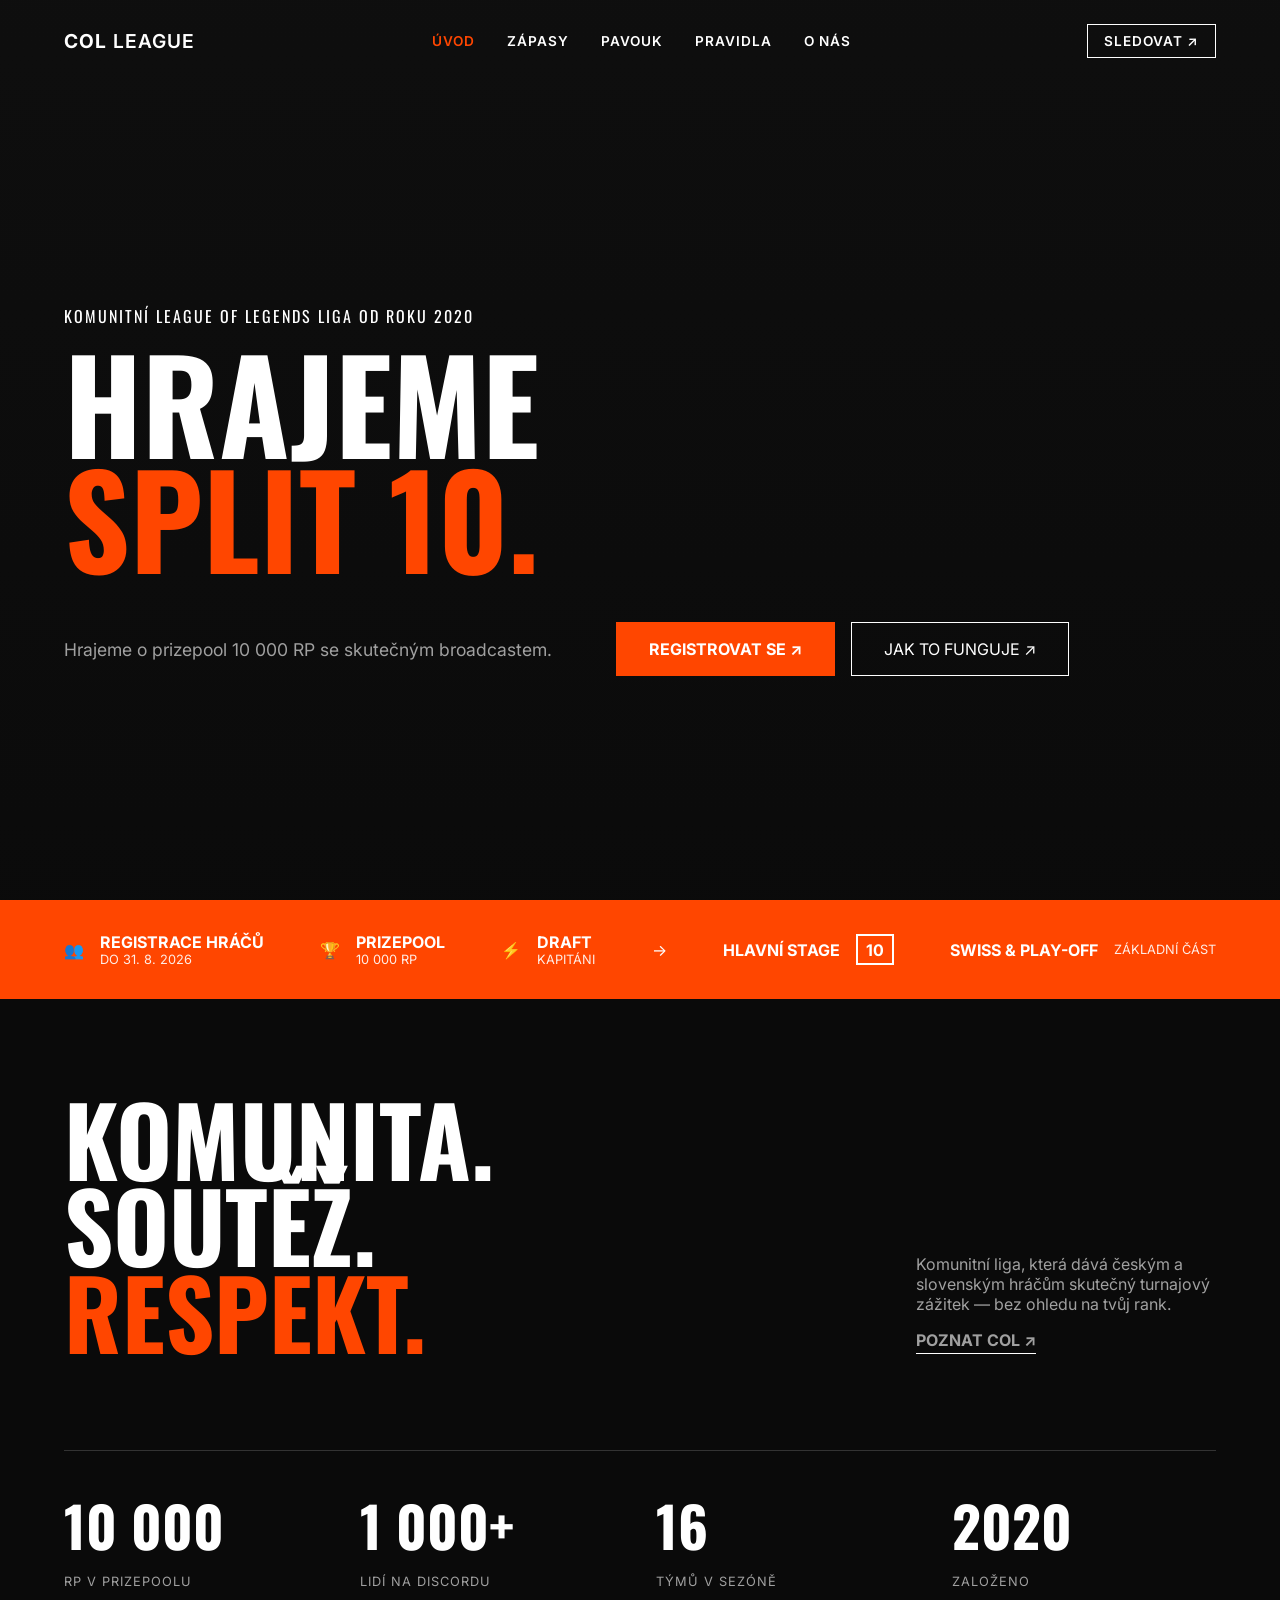
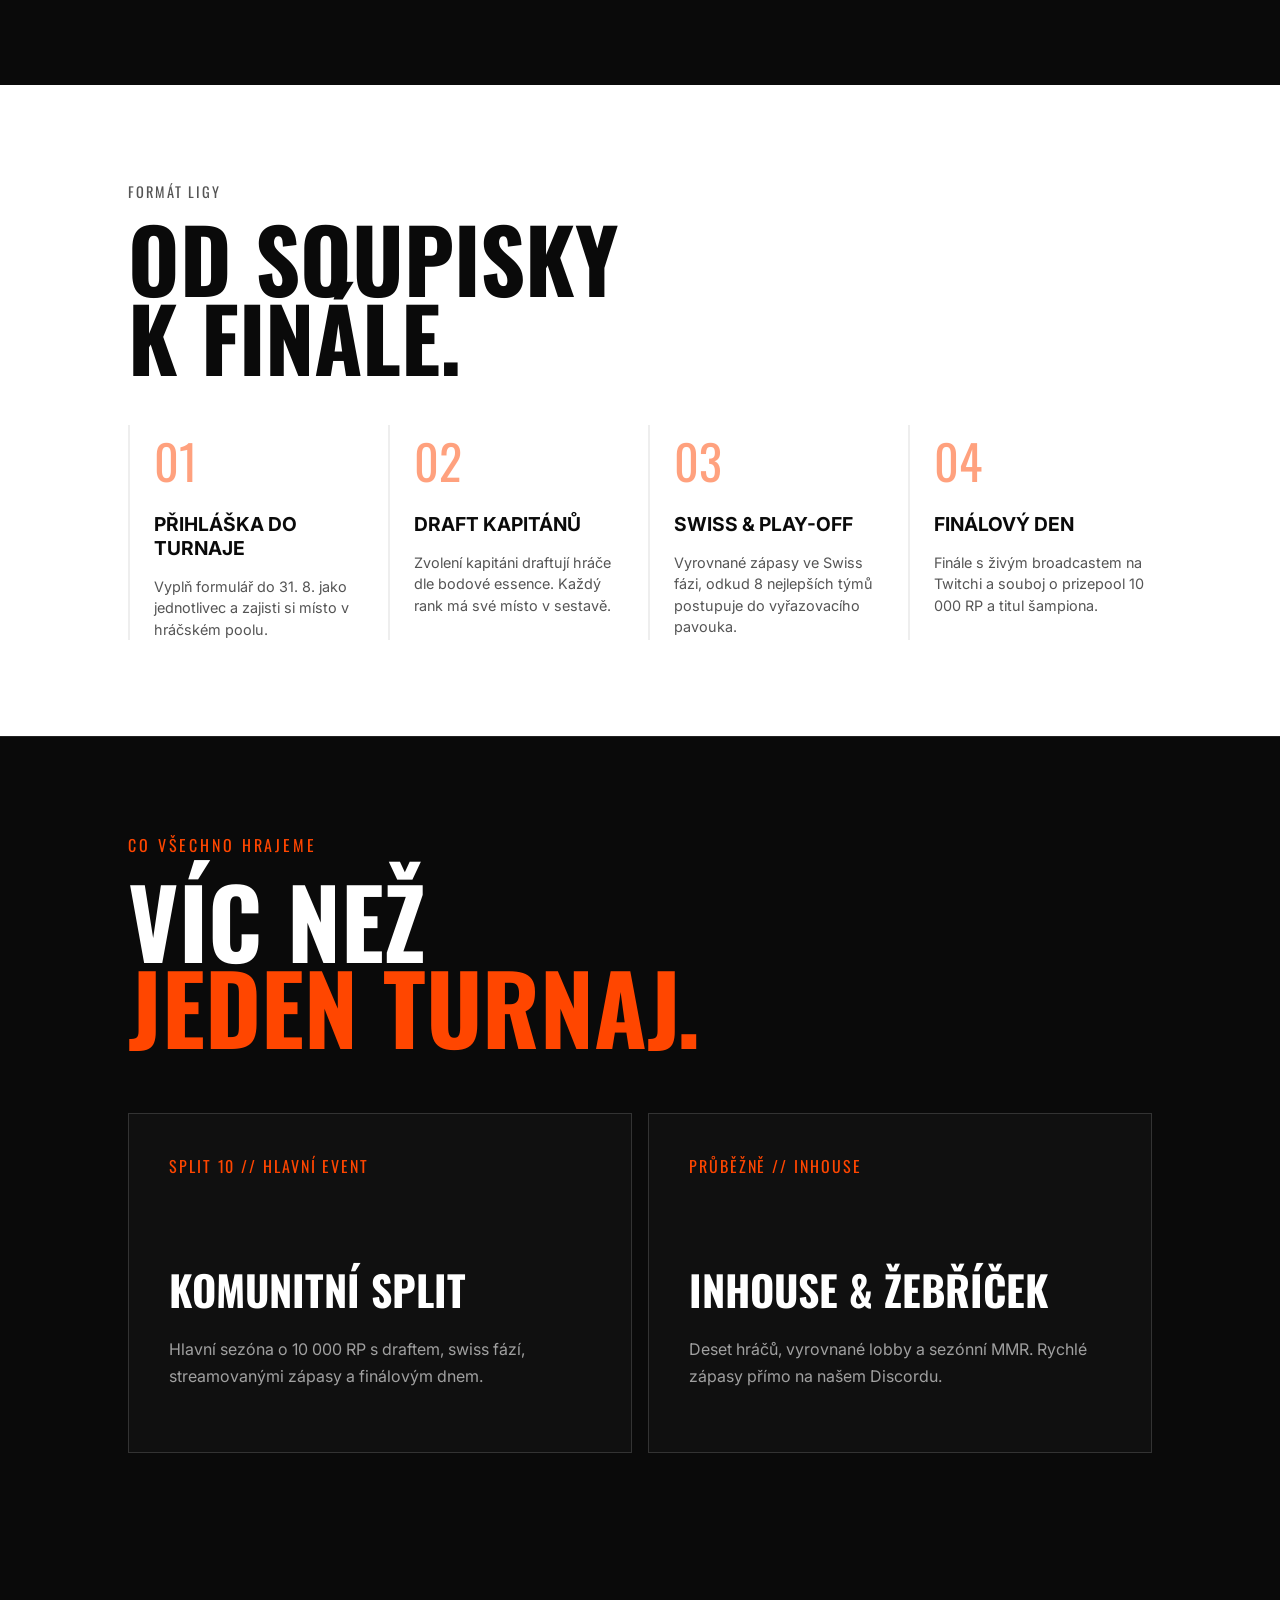
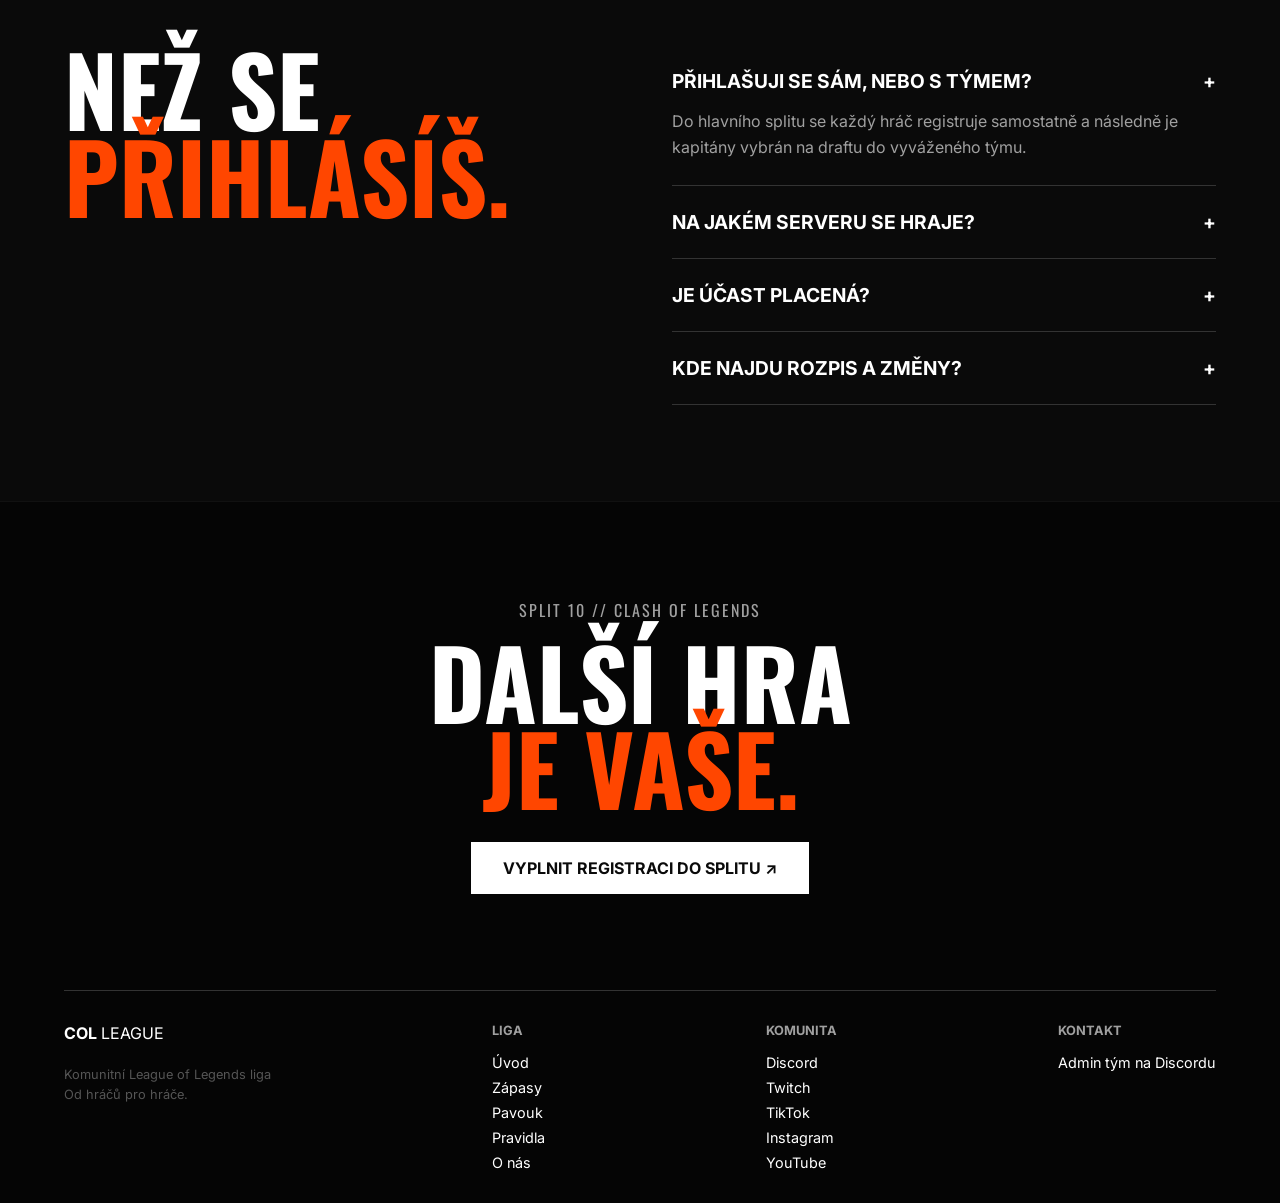
==== commit 9aca28c8: "Refactor community section and add draft info" ====
--- a/index.html
+++ b/index.html
@@ -64,6 +64,13 @@
                 <p>10 000 RP</p>
             </div>
         </div>
+        <div class="banner-item">
+            <span class="icon">⚡</span>
+            <div>
+                <strong>DRAFT</strong>
+                <p>KAPITÁNI</p>
+            </div>
+        </div>
         <div class="banner-item arrow">
             →
         </div>
@@ -78,64 +85,68 @@
     </section>
 
     <!-- Sekce: Komunita, Soutěž, Respekt -->
-    <section class="section-dark about-section">
-        <div class="about-top">
-            <h2 class="massive-text">
-                KOMUNITA.<br>
-                SOUTĚŽ.<br>
-                <span class="highlight">RESPEKT.</span>
-            </h2>
-            <div class="about-desc">
-                <p>Komunitní liga, která dává českým a slovenským hráčům skutečný turnajový zážitek — bez ohledu na tvůj rank.</p>
-                <a href="about.html" class="link-arrow">POZNAT COL ↗</a>
-            </div>
-        </div>
-        
-        <div class="stats-grid">
-            <div class="stat-item">
-                <h3>10 000</h3>
-                <p>RP V PRIZEPOOLU</p>
-            </div>
-            <div class="stat-item">
-                <h3>1 100+</h3>
-                <p>LIDÍ NA DISCORDU</p>
-            </div>
-            <div class="stat-item">
-                <h3>16</h3>
-                <p>TÝMŮ V SEZÓNĚ</p>
-            </div>
-            <div class="stat-item">
-                <h3>2020</h3>
-                <p>ZALOŽENO</p>
+    <section class="section-dark">
+        <div class="about-section-wrap">
+            <div class="about-top">
+                <h2 class="massive-text">
+                    KOMUNITA.<br>
+                    SOUTĚŽ.<br>
+                    <span class="highlight">RESPEKT.</span>
+                </h2>
+                <div class="about-desc">
+                    <p>Komunitní liga, která dává českým a slovenským hráčům skutečný turnajový zážitek — bez ohledu na tvůj rank.</p>
+                    <a href="about.html" class="link-arrow">POZNAT COL ↗</a>
+                </div>
+            </div>
+            
+            <div class="stats-grid">
+                <div class="stat-item">
+                    <h3>10 000</h3>
+                    <p>RP V PRIZEPOOLU</p>
+                </div>
+                <div class="stat-item">
+                    <h3>1 000+</h3>
+                    <p>LIDÍ NA DISCORDU</p>
+                </div>
+                <div class="stat-item">
+                    <h3>16</h3>
+                    <p>TÝMŮ V SEZÓNĚ</p>
+                </div>
+                <div class="stat-item">
+                    <h3>2020</h3>
+                    <p>ZALOŽENO</p>
+                </div>
             </div>
         </div>
     </section>
 
     <!-- Sekce: Od soupisky k finále -->
     <section class="section-light steps-section">
-        <p class="subtitle-dark">FORMÁT LIGY</p>
-        <h2 class="massive-text-dark">OD SOUPISKY<br>K FINÁLE.</h2>
-        
-        <div class="steps-grid">
-            <div class="step-card">
-                <div class="step-number">01</div>
-                <h4>PŘIHLÁŠKA DO TURNAJE</h4>
-                <p>Vyplň formulář do 31. 8. jako jednotlivec a zajisti si místo v hráčském poolu.</p>
-            </div>
-            <div class="step-card">
-                <div class="step-number">02</div>
-                <h4>DRAFT KAPITÁNŮ</h4>
-                <p>Zvolení kapitáni draftují hráče dle bodové essence. Každý rank má své místo v sestavě.</p>
-            </div>
-            <div class="step-card">
-                <div class="step-number">03</div>
-                <h4>SWISS &amp; PLAY-OFF</h4>
-                <p>Vyrovnané zápasy ve Swiss fázi, odkud 8 nejlepších týmů postupuje do vyřazovacího pavouka.</p>
-            </div>
-            <div class="step-card">
-                <div class="step-number">04</div>
-                <h4>FINÁLOVÝ DEN</h4>
-                <p>Finále s živým broadcastem na Twitchi a souboj o prizepool 10 000 RP a titul šampiona.</p>
+        <div class="content-wrap">
+            <p class="subtitle-dark">FORMÁT LIGY</p>
+            <h2 class="massive-text-dark">OD SOUPISKY<br>K FINÁLE.</h2>
+            
+            <div class="steps-grid">
+                <div class="step-card">
+                    <div class="step-number">01</div>
+                    <h4>PŘIHLÁŠKA DO TURNAJE</h4>
+                    <p>Vyplň formulář do 31. 8. jako jednotlivec a zajisti si místo v hráčském poolu.</p>
+                </div>
+                <div class="step-card">
+                    <div class="step-number">02</div>
+                    <h4>DRAFT KAPITÁNŮ</h4>
+                    <p>Zvolení kapitáni draftují hráče dle bodové essence. Každý rank má své místo v sestavě.</p>
+                </div>
+                <div class="step-card">
+                    <div class="step-number">03</div>
+                    <h4>SWISS &amp; PLAY-OFF</h4>
+                    <p>Vyrovnané zápasy ve Swiss fázi, odkud 8 nejlepších týmů postupuje do vyřazovacího pavouka.</p>
+                </div>
+                <div class="step-card">
+                    <div class="step-number">04</div>
+                    <h4>FINÁLOVÝ DEN</h4>
+                    <p>Finále s živým broadcastem na Twitchi a souboj o prizepool 10 000 RP a titul šampiona.</p>
+                </div>
             </div>
         </div>
     </section>
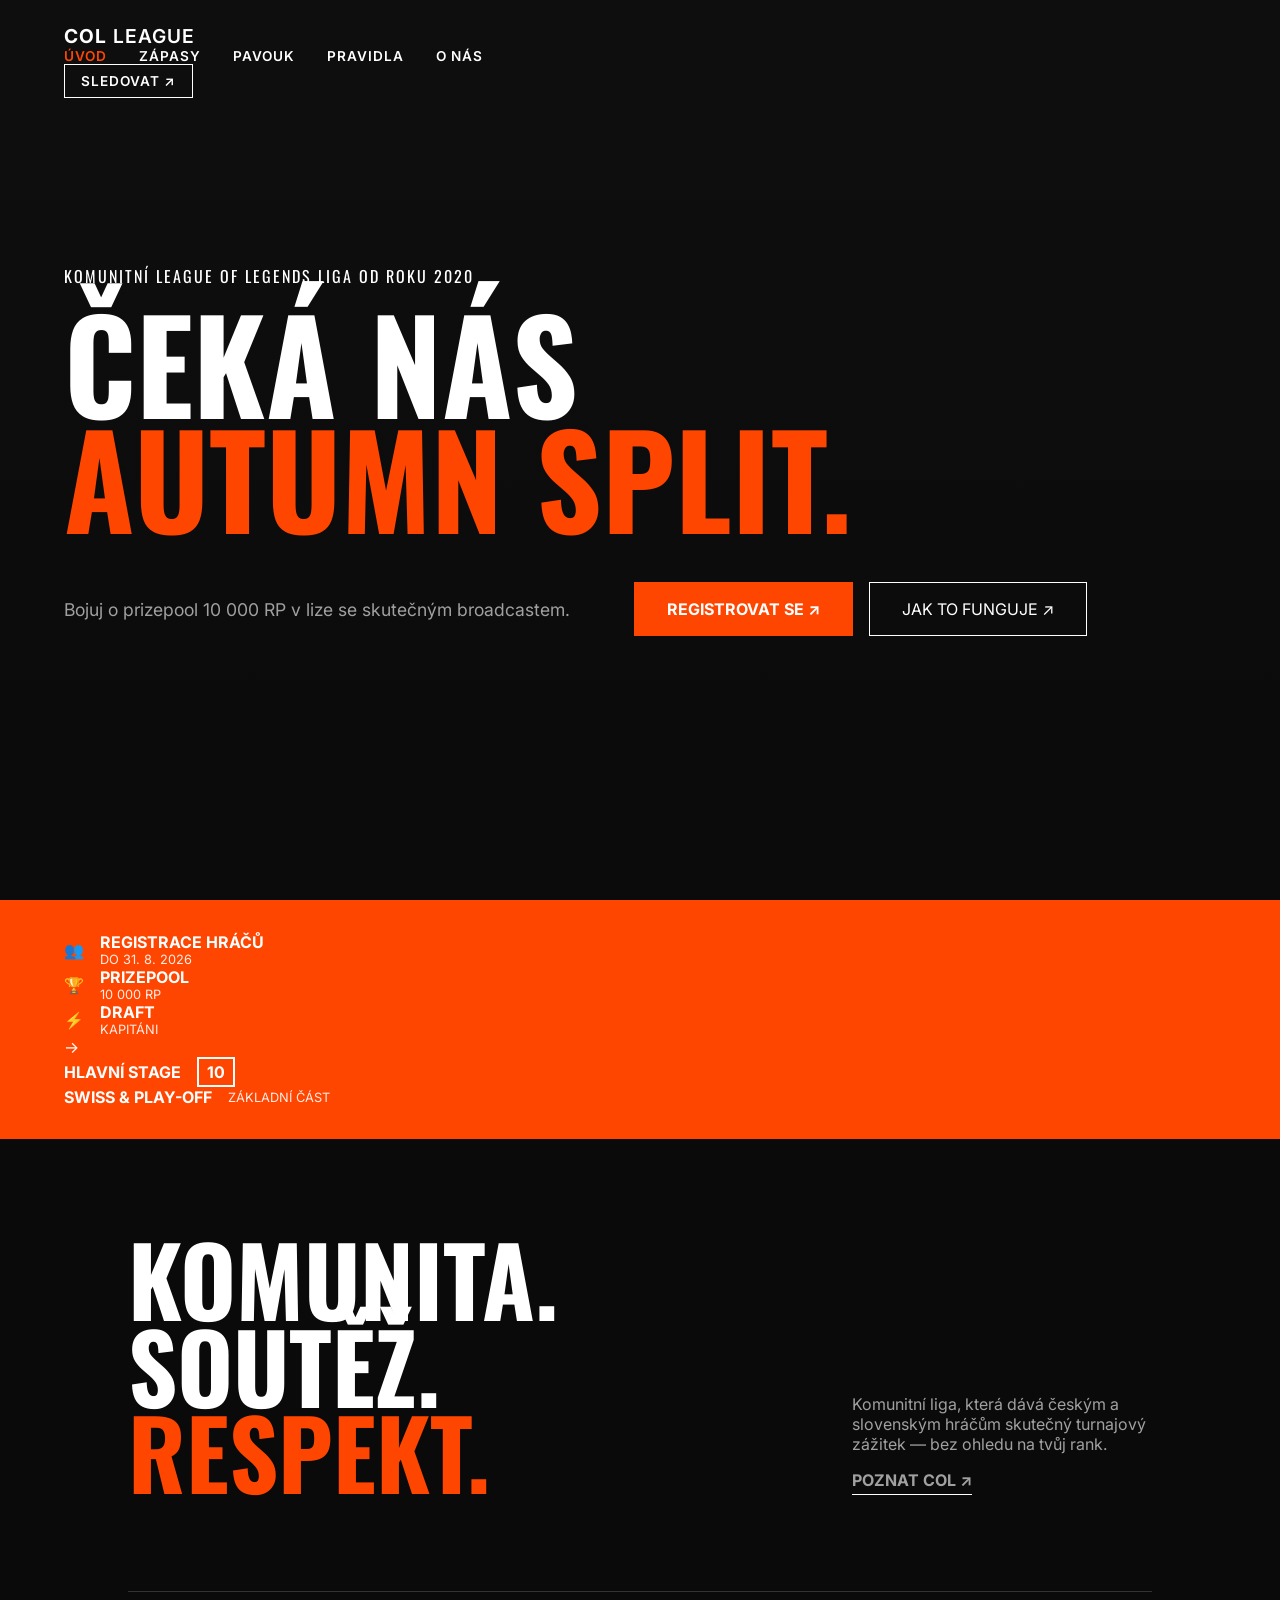
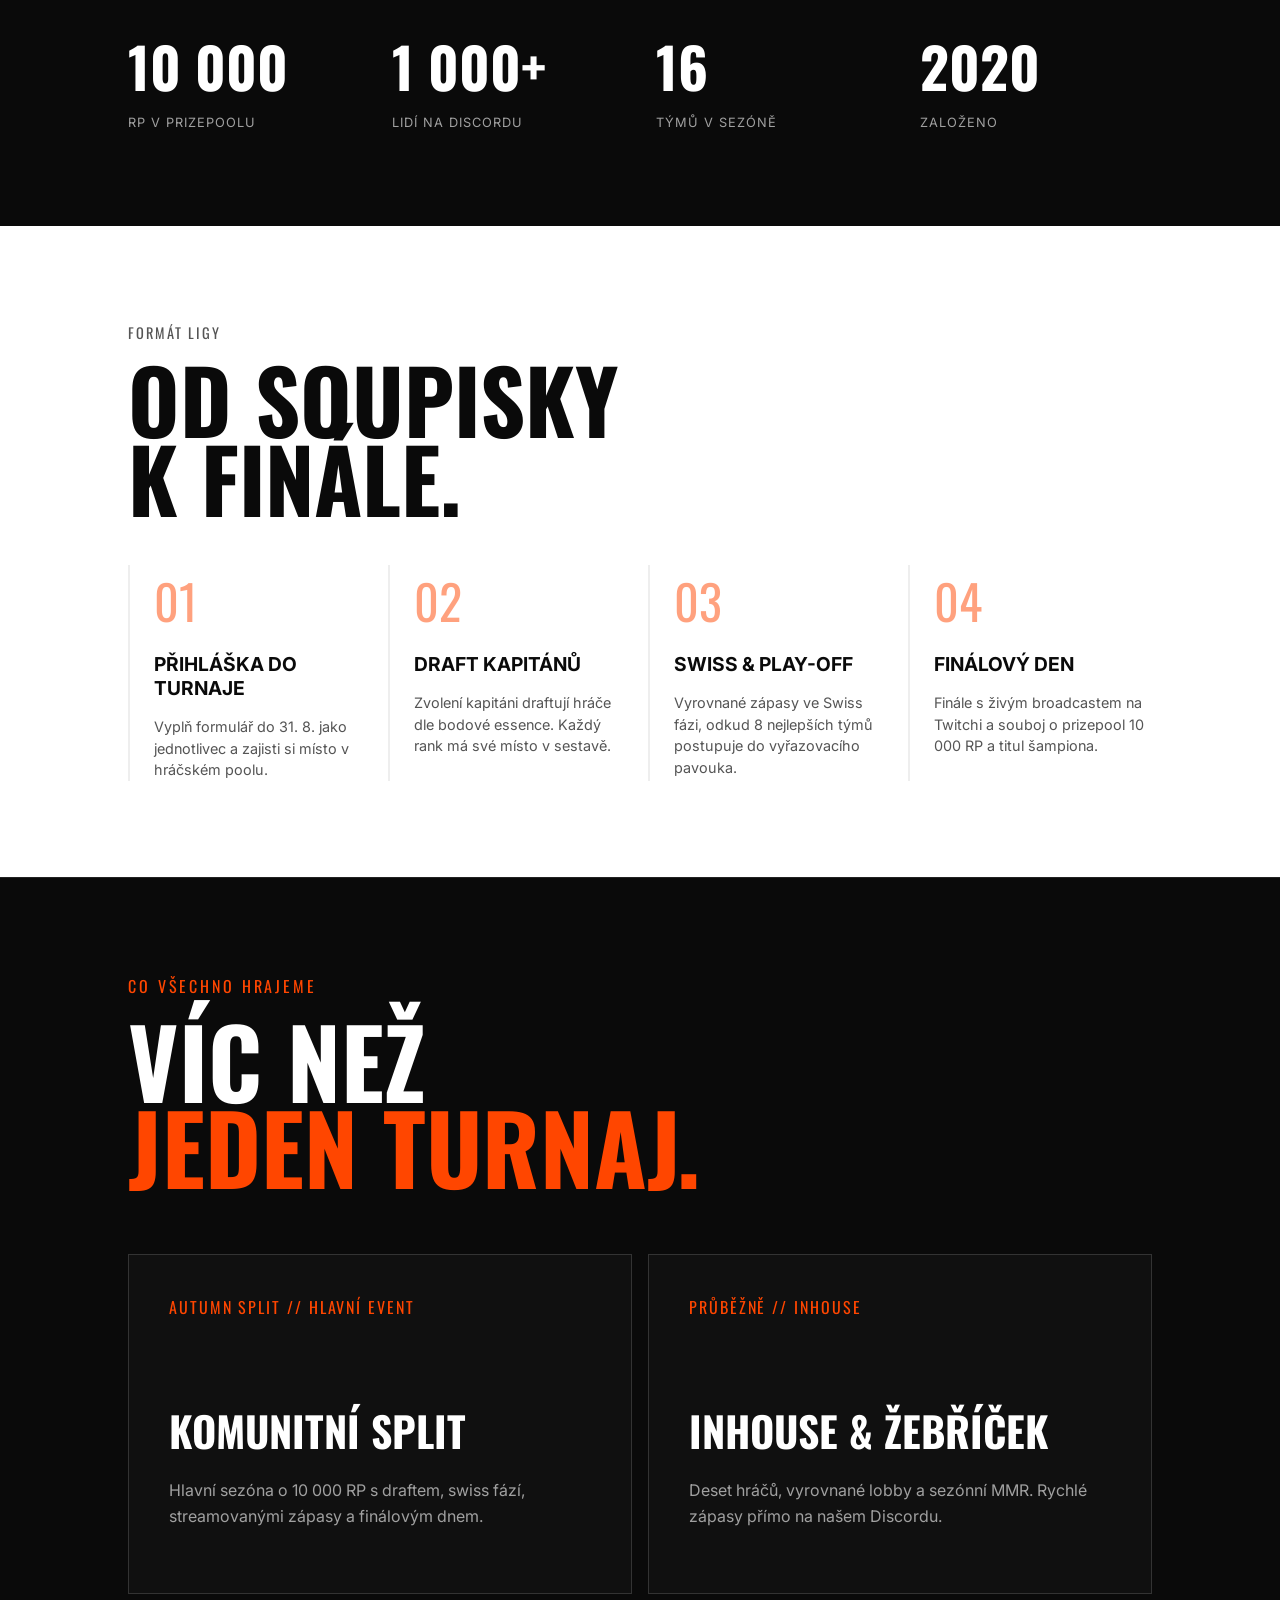
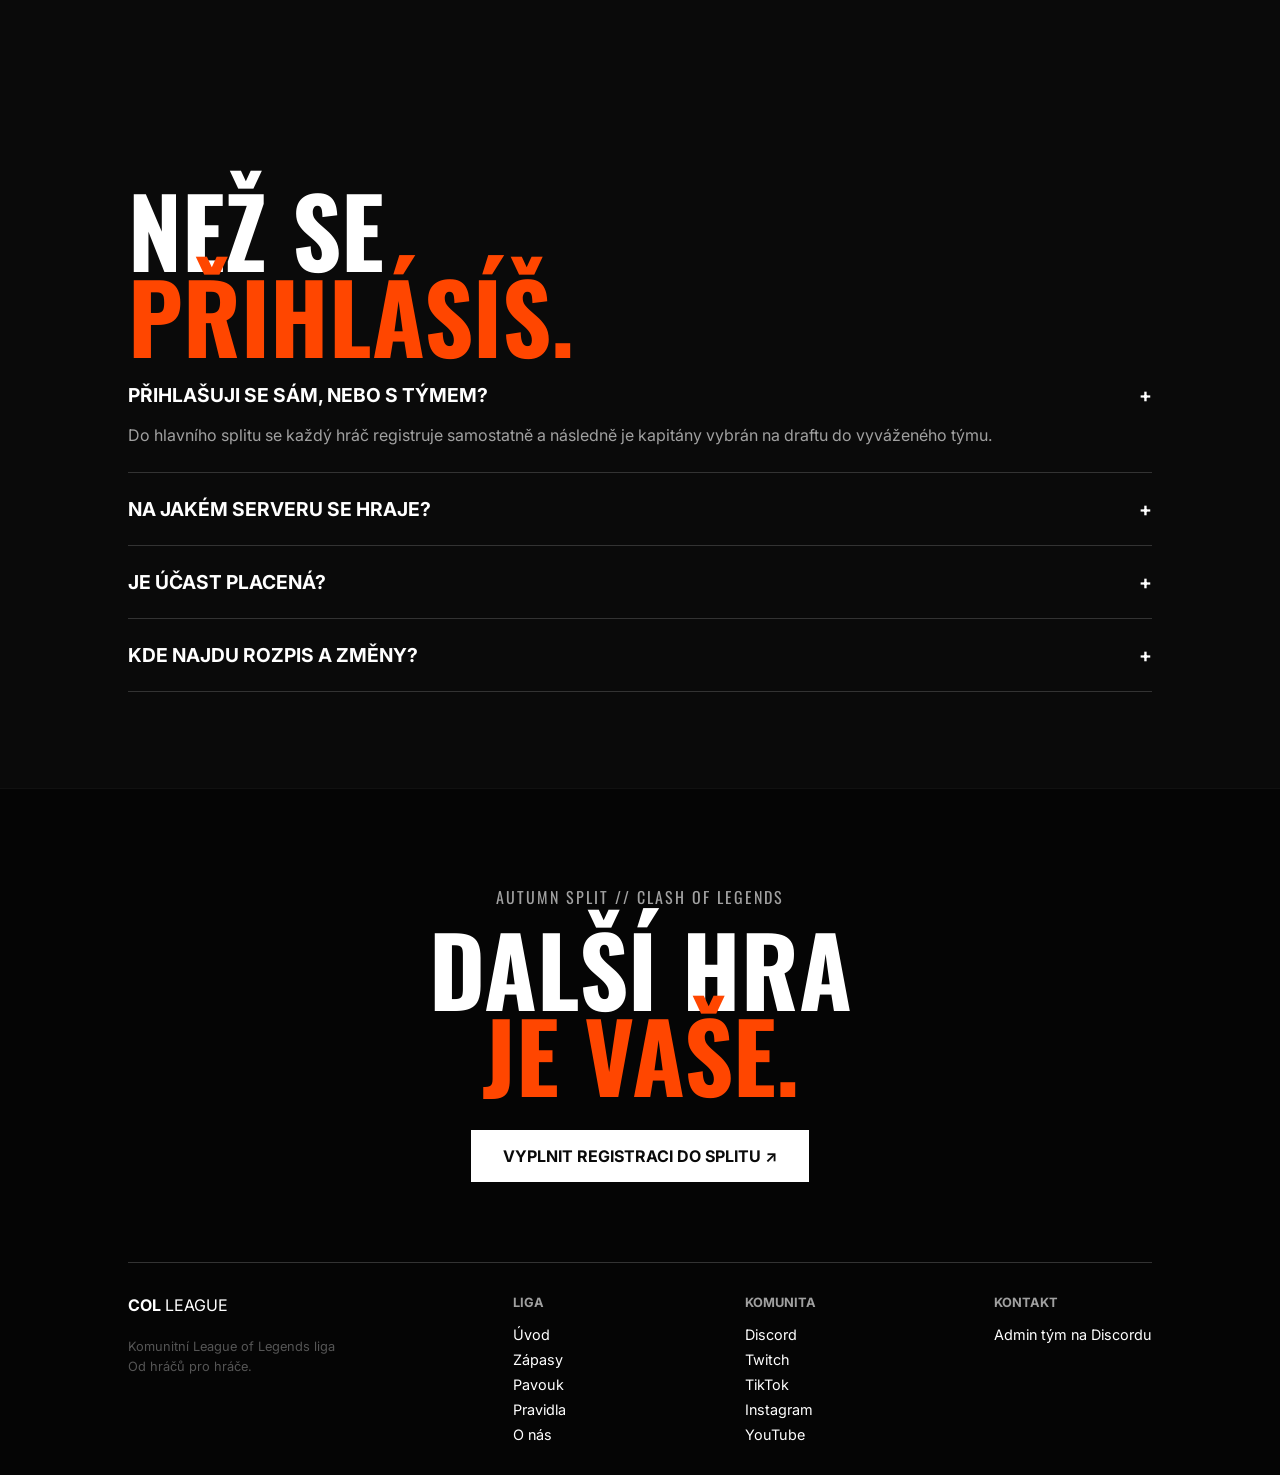
==== commit de4b31a4: "Update title and content for Autumn Split" ====
--- a/index.html
+++ b/index.html
@@ -3,42 +3,44 @@
 <head>
     <meta charset="UTF-8">
     <meta name="viewport" content="width=device-width, initial-scale=1.0">
-    <title>COL League — Split 10</title>
+    <title>COL League — Autumn Split</title>
     <link rel="preconnect" href="https://fonts.googleapis.com">
     <link rel="preconnect" href="https://fonts.gstatic.com" crossorigin>
     <link href="https://fonts.googleapis.com/css2?family=Inter:wght@400;600&family=Oswald:wght@700&display=swap" rel="stylesheet">
     <link rel="stylesheet" href="style.css">
 </head>
-<body>
+<body class="page-body">
 
     <!-- Navigace -->
     <header class="navbar">
-        <a class="logo" href="index.html" aria-label="COL League — úvodní stránka">
-            <strong>COL</strong> LEAGUE
-        </a>
-        <nav class="nav-links" aria-label="Hlavní navigace">
-            <a href="index.html" aria-current="page">ÚVOD</a>
-            <a href="zapasy.html">ZÁPASY</a>
-            <a href="pavouk.html">PAVOUK</a>
-            <a href="pravidla.html">PRAVIDLA</a>
-            <a href="about.html">O NÁS</a>
-        </nav>
-        <div class="nav-actions">
-            <a href="https://www.twitch.tv/col_official" target="_blank" rel="noopener" class="btn-outline">SLEDOVAT ↗</a>
+        <div class="navbar-inner">
+            <a class="logo" href="index.html" aria-label="COL League — úvodní stránka">
+                <strong>COL</strong> LEAGUE
+            </a>
+            <nav class="nav-links" aria-label="Hlavní navigace">
+                <a href="index.html" aria-current="page">ÚVOD</a>
+                <a href="zapasy.html">ZÁPASY</a>
+                <a href="pavouk.html">PAVOUK</a>
+                <a href="pravidla.html">PRAVIDLA</a>
+                <a href="about.html">O NÁS</a>
+            </nav>
+            <div class="nav-actions">
+                <a href="https://www.twitch.tv/col_official" target="_blank" rel="noopener" class="btn-outline">SLEDOVAT ↗</a>
+            </div>
         </div>
     </header>
 
     <!-- Hlavní Hero Sekce -->
     <section class="hero">
-        <div class="hero-content">
+        <div class="hero-inner">
             <p class="subtitle">KOMUNITNÍ LEAGUE OF LEGENDS LIGA OD ROKU 2020</p>
             <h1 class="main-title">
-                HRAJEME<br>
-                <span class="highlight">SPLIT 10.</span>
+                ČEKÁ NÁS<br>
+                <span class="highlight">AUTUMN SPLIT.</span>
             </h1>
             <div class="hero-actions">
                 <div class="hero-text">
-                    <p>Hrajeme o prizepool 10 000 RP se skutečným broadcastem.</p>
+                    <p>Bojuj o prizepool 10 000 RP v lize se skutečným broadcastem.</p>
                 </div>
                 <div class="hero-buttons">
                     <a href="https://docs.google.com/forms/d/e/1FAIpQLSf5UxbPqEq_c3TdUTTlWegAWK8FVFEtaPbc31fz71-Ij0SeXA/viewform" target="_blank" rel="noopener" class="btn-primary large">REGISTROVAT SE ↗</a>
@@ -48,45 +50,45 @@
         </div>
     </section>
 
-    <!-- Oranžový informační panel -->
+    <!-- Oranžový informační banner -->
     <section class="info-banner">
-        <div class="banner-item">
-            <span class="icon">👥</span>
-            <div>
-                <strong>REGISTRACE HRÁČŮ</strong>
-                <p>DO 31. 8. 2026</p>
-            </div>
-        </div>
-        <div class="banner-item">
-            <span class="icon">🏆</span>
-            <div>
-                <strong>PRIZEPOOL</strong>
-                <p>10 000 RP</p>
-            </div>
-        </div>
-        <div class="banner-item">
-            <span class="icon">⚡</span>
-            <div>
-                <strong>DRAFT</strong>
-                <p>KAPITÁNI</p>
-            </div>
-        </div>
-        <div class="banner-item arrow">
-            →
-        </div>
-        <div class="banner-item">
-            <strong>HLAVNÍ STAGE</strong>
-            <span class="badge">10</span>
-        </div>
-        <div class="banner-item">
-            <strong>SWISS &amp; PLAY-OFF</strong>
-            <p>ZÁKLADNÍ ČÁST</p>
+        <div class="info-banner-inner">
+            <div class="banner-item">
+                <span class="icon">👥</span>
+                <div>
+                    <strong>REGISTRACE HRÁČŮ</strong>
+                    <p>DO 31. 8. 2026</p>
+                </div>
+            </div>
+            <div class="banner-item">
+                <span class="icon">🏆</span>
+                <div>
+                    <strong>PRIZEPOOL</strong>
+                    <p>10 000 RP</p>
+                </div>
+            </div>
+            <div class="banner-item">
+                <span class="icon">⚡</span>
+                <div>
+                    <strong>DRAFT</strong>
+                    <p>KAPITÁNI</p>
+                </div>
+            </div>
+            <div class="banner-item arrow">→</div>
+            <div class="banner-item">
+                <strong>HLAVNÍ STAGE</strong>
+                <span class="badge">10</span>
+            </div>
+            <div class="banner-item">
+                <strong>SWISS &amp; PLAY-OFF</strong>
+                <p>ZÁKLADNÍ ČÁST</p>
+            </div>
         </div>
     </section>
 
     <!-- Sekce: Komunita, Soutěž, Respekt -->
     <section class="section-dark">
-        <div class="about-section-wrap">
+        <div class="content-wrap">
             <div class="about-top">
                 <h2 class="massive-text">
                     KOMUNITA.<br>
@@ -159,7 +161,7 @@
             
             <div class="activity-grid">
                 <article class="activity-card">
-                    <span class="activity-card__tag">SPLIT 10 // HLAVNÍ EVENT</span>
+                    <span class="activity-card__tag">AUTUMN SPLIT // HLAVNÍ EVENT</span>
                     <h3>Komunitní Split</h3>
                     <p>Hlavní sezóna o 10 000 RP s draftem, swiss fází, streamovanými zápasy a finálovým dnem.</p>
                 </article>
@@ -173,61 +175,65 @@
     </section>
 
     <!-- Sekce: FAQ -->
-    <section class="section-dark faq-section">
-        <h2 class="massive-text">NEŽ SE<br><span class="highlight">PŘIHLÁSÍŠ.</span></h2>
-        
-        <div class="faq-list">
-            <details class="faq-item" open>
-                <summary>PŘIHLAŠUJI SE SÁM, NEBO S TÝMEM? <span class="toggle">+</span></summary>
-                <div class="faq-content">
-                    Do hlavního splitu se každý hráč registruje samostatně a následně je kapitány vybrán na draftu do vyváženého týmu.
-                </div>
-            </details>
-            <details class="faq-item">
-                <summary>NA JAKÉM SERVERU SE HRAJE? <span class="toggle">+</span></summary>
-                <div class="faq-content">Hraje se na serveru EU Nordic &amp; East (EUNE).</div>
-            </details>
-            <details class="faq-item">
-                <summary>JE ÚČAST PLACENÁ? <span class="toggle">+</span></summary>
-                <div class="faq-content">Ne, účast v komunitní lize je zcela zdarma a hraje se o věcné ceny a 10 000 RP.</div>
-            </details>
-            <details class="faq-item">
-                <summary>KDE NAJDU ROZPIS A ZMĚNY? <span class="toggle">+</span></summary>
-                <div class="faq-content">Veškeré aktuality, termíny a komunikace probíhají na našem oficiálním Discordu.</div>
-            </details>
+    <section class="section-dark faq-section-wrap">
+        <div class="content-wrap faq-grid">
+            <h2 class="massive-text">NEŽ SE<br><span class="highlight">PŘIHLÁSÍŠ.</span></h2>
+            
+            <div class="faq-list">
+                <details class="faq-item" open>
+                    <summary>PŘIHLAŠUJI SE SÁM, NEBO S TÝMEM? <span class="toggle">+</span></summary>
+                    <div class="faq-content">
+                        Do hlavního splitu se každý hráč registruje samostatně a následně je kapitány vybrán na draftu do vyváženého týmu.
+                    </div>
+                </details>
+                <details class="faq-item">
+                    <summary>NA JAKÉM SERVERU SE HRAJE? <span class="toggle">+</span></summary>
+                    <div class="faq-content">Hraje se na serveru EU Nordic &amp; East (EUNE).</div>
+                </details>
+                <details class="faq-item">
+                    <summary>JE ÚČAST PLACENÁ? <span class="toggle">+</span></summary>
+                    <div class="faq-content">Ne, účast v komunitní lize je zcela zdarma a hraje se o věcné ceny a 10 000 RP.</div>
+                </details>
+                <details class="faq-item">
+                    <summary>KDE NAJDU ROZPIS A ZMĚNY? <span class="toggle">+</span></summary>
+                    <div class="faq-content">Veškeré aktuality, termíny a komunikace probíhají na našem oficiálním Discordu.</div>
+                </details>
+            </div>
         </div>
     </section>
 
     <!-- Footer -->
     <footer class="footer-section">
-        <p class="subtitle" style="color: var(--text-muted); margin-bottom: 1rem;">SPLIT 10 // CLASH OF LEGENDS</p>
-        <h2 class="massive-text">
-            DALŠÍ HRA<br>
-            <span class="highlight">JE VAŠE.</span>
-        </h2>
-        <a href="https://docs.google.com/forms/d/e/1FAIpQLSf5UxbPqEq_c3TdUTTlWegAWK8FVFEtaPbc31fz71-Ij0SeXA/viewform" target="_blank" rel="noopener" class="btn-light large mt-2" style="margin-bottom: 6rem; display: inline-block;">VYPLNIT REGISTRACI DO SPLITU ↗</a>
-        
-        <div class="footer-links">
-            <div class="col-logo"><strong>COL</strong> LEAGUE<br><br><span style="font-size: 0.8rem; color: #555;">Komunitní League of Legends liga<br>Od hráčů pro hráče.</span></div>
-            <div class="links-group">
-                <strong>LIGA</strong>
-                <a href="index.html">Úvod</a>
-                <a href="zapasy.html">Zápasy</a>
-                <a href="pavouk.html">Pavouk</a>
-                <a href="pravidla.html">Pravidla</a>
-                <a href="about.html">O nás</a>
-            </div>
-            <div class="links-group">
-                <strong>KOMUNITA</strong>
-                <a href="https://discord.gg/68KqHuSgA" target="_blank" rel="noopener">Discord</a>
-                <a href="https://www.twitch.tv/col_official" target="_blank" rel="noopener">Twitch</a>
-                <a href="https://www.tiktok.com/@col.official" target="_blank" rel="noopener">TikTok</a>
-                <a href="https://www.instagram.com/col_league_official" target="_blank" rel="noopener">Instagram</a>
-                <a href="https://www.youtube.com/@ClashofLegendsOfficial" target="_blank" rel="noopener">YouTube</a>
-            </div>
-            <div class="links-group">
-                <strong>KONTAKT</strong>
-                <a href="https://discord.gg/68KqHuSgA" target="_blank" rel="noopener">Admin tým na Discordu</a>
+        <div class="content-wrap">
+            <p class="subtitle" style="color: var(--text-muted); margin-bottom: 1rem;">AUTUMN SPLIT // CLASH OF LEGENDS</p>
+            <h2 class="massive-text">
+                DALŠÍ HRA<br>
+                <span class="highlight">JE VAŠE.</span>
+            </h2>
+            <a href="https://docs.google.com/forms/d/e/1FAIpQLSf5UxbPqEq_c3TdUTTlWegAWK8FVFEtaPbc31fz71-Ij0SeXA/viewform" target="_blank" rel="noopener" class="btn-light large mt-2" style="margin-bottom: 5rem; display: inline-block;">VYPLNIT REGISTRACI DO SPLITU ↗</a>
+            
+            <div class="footer-links">
+                <div class="col-logo"><strong>COL</strong> LEAGUE<br><br><span style="font-size: 0.8rem; color: #555;">Komunitní League of Legends liga<br>Od hráčů pro hráče.</span></div>
+                <div class="links-group">
+                    <strong>LIGA</strong>
+                    <a href="index.html">Úvod</a>
+                    <a href="zapasy.html">Zápasy</a>
+                    <a href="pavouk.html">Pavouk</a>
+                    <a href="pravidla.html">Pravidla</a>
+                    <a href="about.html">O nás</a>
+                </div>
+                <div class="links-group">
+                    <strong>KOMUNITA</strong>
+                    <a href="https://discord.gg/68KqHuSgA" target="_blank" rel="noopener">Discord</a>
+                    <a href="https://www.twitch.tv/col_official" target="_blank" rel="noopener">Twitch</a>
+                    <a href="https://www.tiktok.com/@col.official" target="_blank" rel="noopener">TikTok</a>
+                    <a href="https://www.instagram.com/col_league_official" target="_blank" rel="noopener">Instagram</a>
+                    <a href="https://www.youtube.com/@ClashofLegendsOfficial" target="_blank" rel="noopener">YouTube</a>
+                </div>
+                <div class="links-group">
+                    <strong>KONTAKT</strong>
+                    <a href="https://discord.gg/68KqHuSgA" target="_blank" rel="noopener">Admin tým na Discordu</a>
+                </div>
             </div>
         </div>
     </footer>
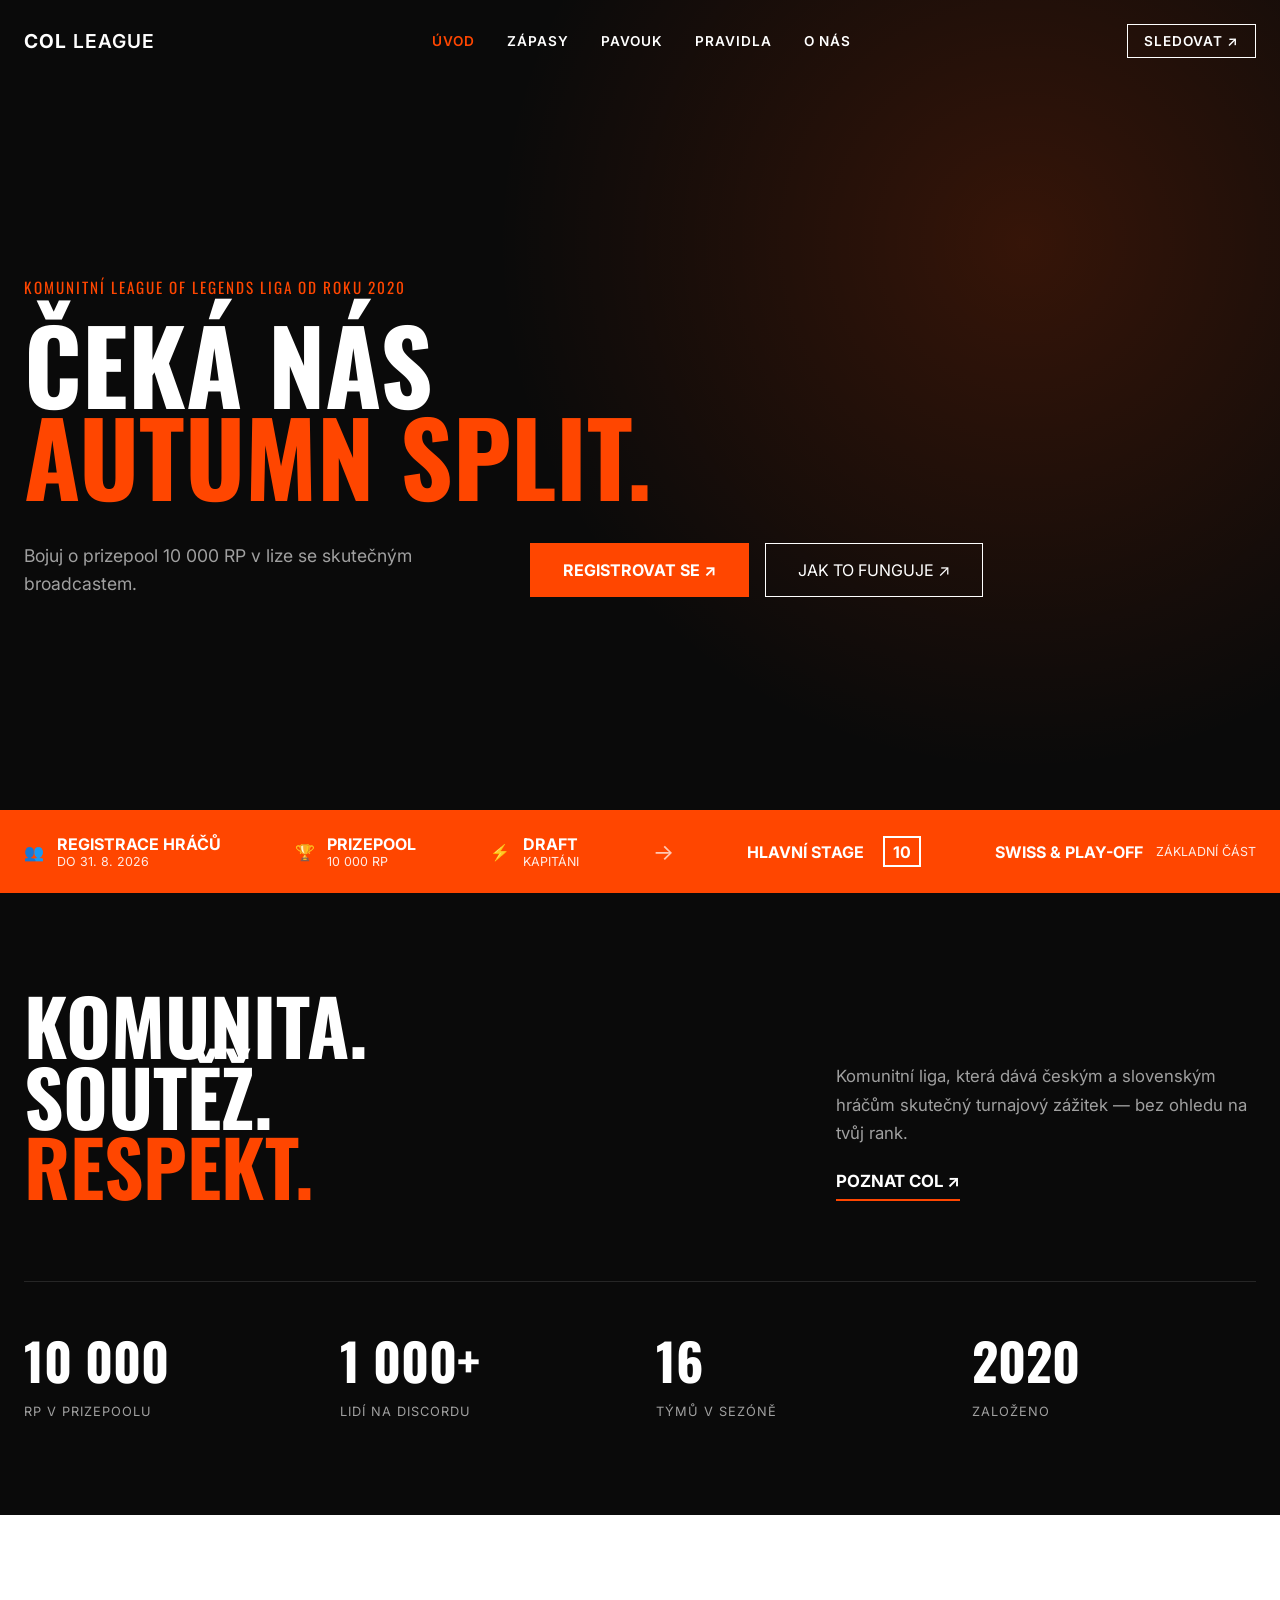
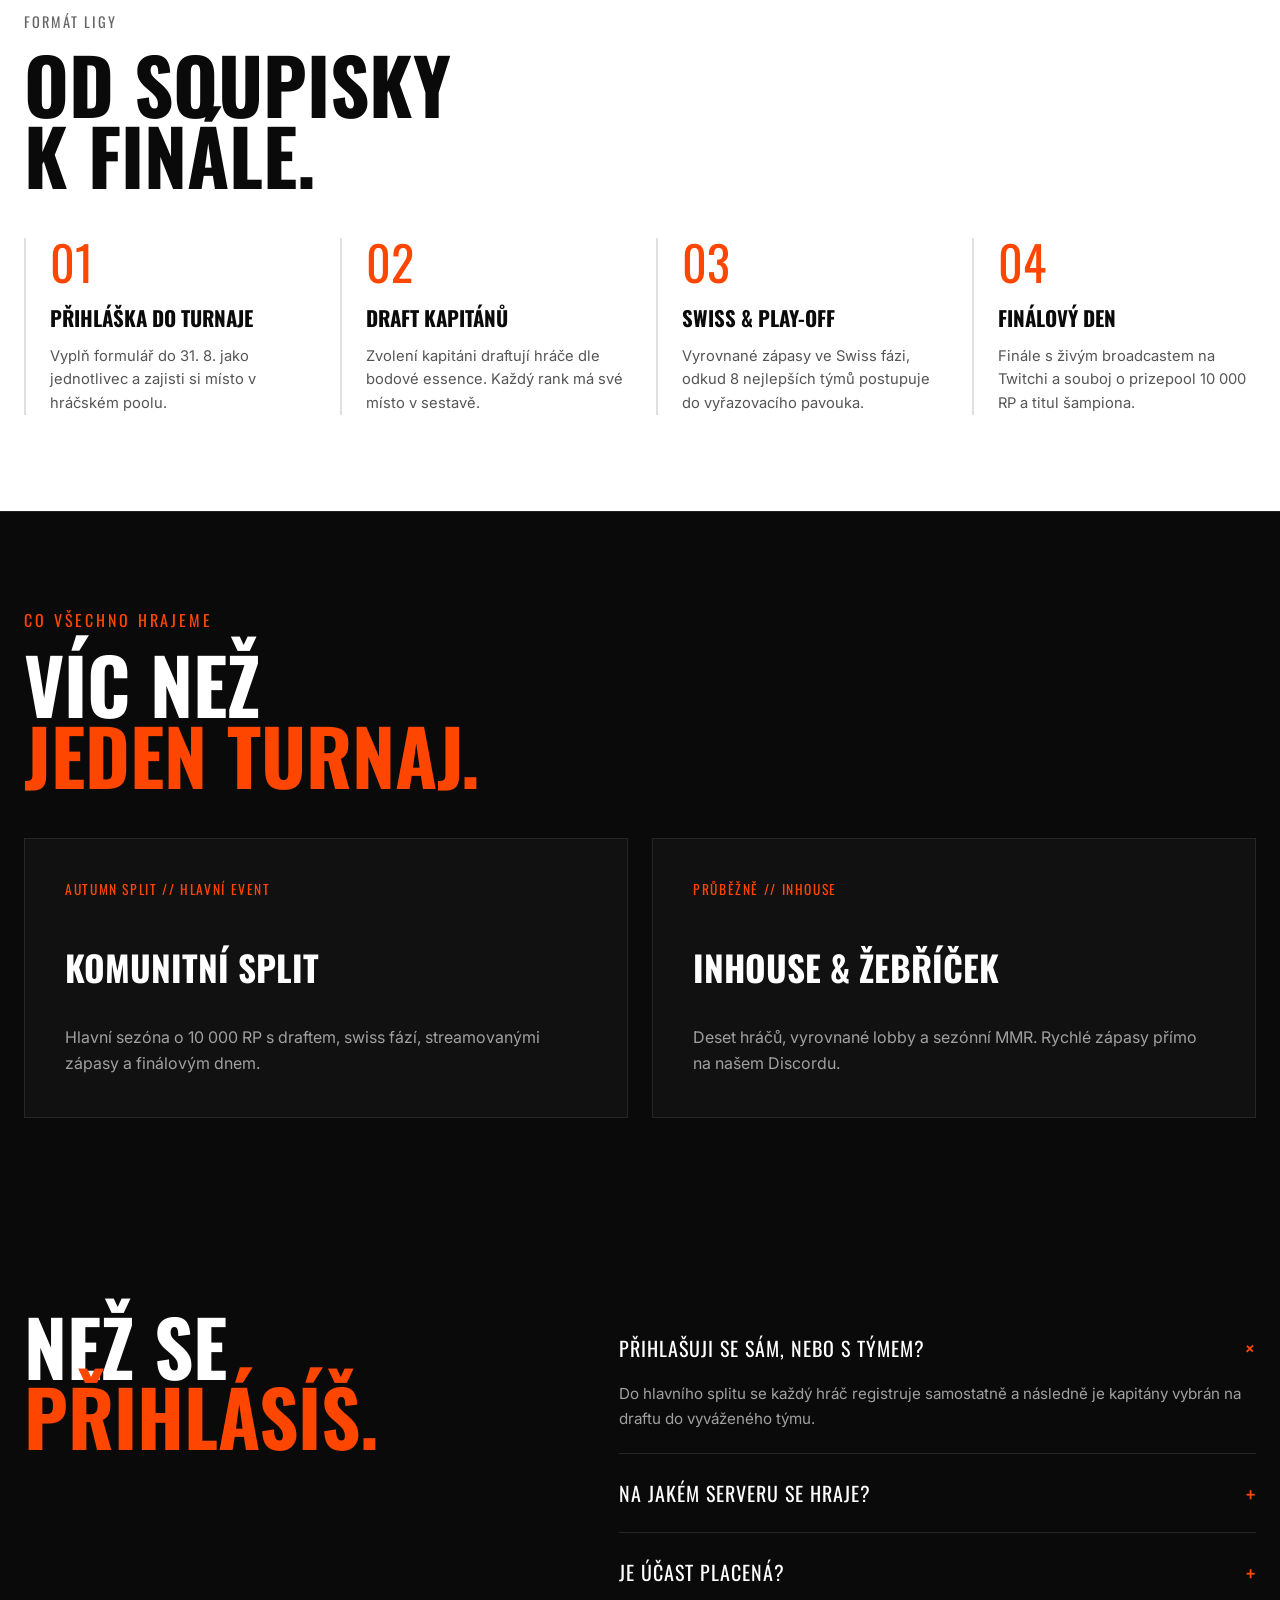
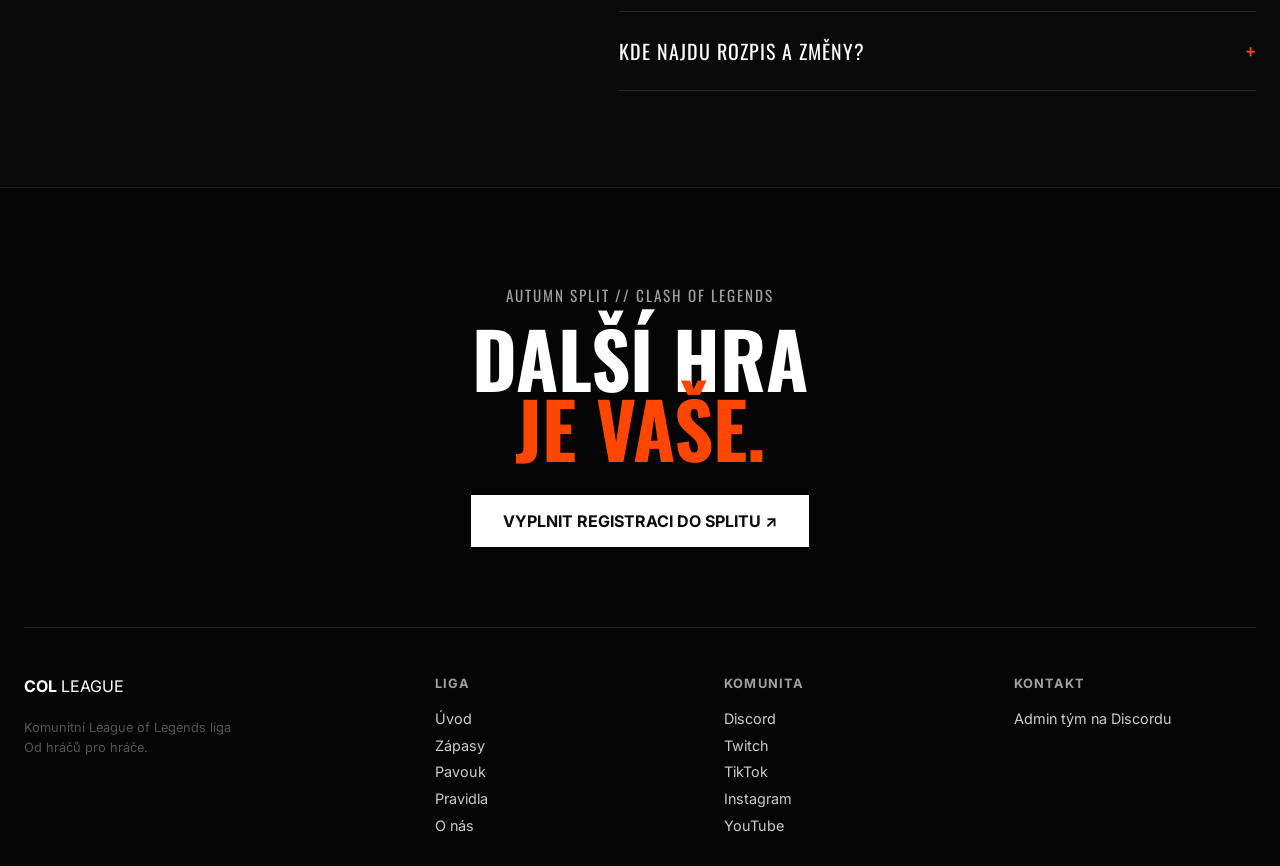
==== commit 2f1a63f3: "Update text formatting in index.html" ====
--- a/index.html
+++ b/index.html
@@ -91,10 +91,10 @@
         <div class="content-wrap">
             <div class="about-top">
                 <h2 class="massive-text">
-                    KOMUNITA.<br>
-                    SOUTĚŽ.<br>
-                    <span class="highlight">RESPEKT.</span>
-                </h2>
+    KOMUNITA.<br>
+    <span class="stroke-text">SOUTĚŽ.</span><br>
+    <span class="highlight">RESPEKT.</span>
+</h2>
                 <div class="about-desc">
                     <p>Komunitní liga, která dává českým a slovenským hráčům skutečný turnajový zážitek — bez ohledu na tvůj rank.</p>
                     <a href="about.html" class="link-arrow">POZNAT COL ↗</a>
--- a/style.css
+++ b/style.css
@@ -1,7 +1,7 @@
-/* --- ZÁKLADNÉ PREMENNÉ A RESET --- */
+/* --- ZÁKLADNÍ PROMĚNNÉ A RESET --- */
 :root {
     --bg-dark: #0a0a0a;
-    --col-primary: #ff4600; /* Výrazná oranžová z návrhu */
+    --col-primary: #ff4600;
     --text-light: #ffffff;
     --text-muted: #a0a0a0;
     --font-heading: 'Oswald', sans-serif;
@@ -35,21 +35,36 @@
     color: inherit;
 }
 
-/* --- NAVIGÁCIA --- */
+/* --- KONTEJNER --- */
+.content-wrap {
+    width: 100%;
+    max-width: 1280px;
+    margin-inline: auto;
+    padding-inline: 1.5rem;
+}
+
+/* --- NAVIGACE --- */
 .navbar {
-    display: flex;
-    justify-content: space-between;
-    align-items: center;
-    padding: 1.5rem 4rem;
-    background: transparent;
     position: absolute;
+    top: 0;
+    left: 0;
     width: 100%;
     z-index: 100;
+    padding: 1.5rem 0;
     font-size: 0.85rem;
     font-weight: 600;
     letter-spacing: 1px;
 }
 
+.navbar-inner {
+    max-width: 1280px;
+    margin: 0 auto;
+    padding: 0 1.5rem;
+    display: flex;
+    justify-content: space-between;
+    align-items: center;
+}
+
 .logo {
     font-size: 1.2rem;
 }
@@ -60,10 +75,7 @@
     text-transform: uppercase;
 }
 
-.nav-links a:hover {
-    color: var(--col-primary);
-}
-
+.nav-links a:hover,
 .nav-links a[aria-current="page"] {
     color: var(--col-primary);
 }
@@ -74,7 +86,7 @@
     align-items: center;
 }
 
-/* --- TLAČIDLÁ --- */
+/* --- TLAČÍTKA --- */
 .btn-outline {
     border: 1px solid var(--text-light);
     padding: 0.5rem 1rem;
@@ -106,6 +118,12 @@
     border: 1px solid var(--text-light);
     padding: 0.5rem 1rem;
     text-transform: uppercase;
+    transition: 0.2s;
+}
+
+.btn-secondary:hover {
+    background-color: var(--text-light);
+    color: var(--bg-dark);
 }
 
 .btn-primary.large, .btn-secondary.large {
@@ -120,36 +138,47 @@
     text-transform: uppercase;
     font-weight: bold;
     margin-top: 2rem;
-}
-
-/* --- HERO SEKCIA --- */
+    transition: 0.2s;
+}
+
+.btn-light:hover {
+    background-color: var(--col-primary);
+    color: white;
+}
+
+/* --- HERO SEKCE --- */
 .hero {
-    height: 100vh;
-    display: flex;
-    align-items: center;
-    padding: 0 4rem;
-    background: linear-gradient(rgba(10,10,10,0.4), rgba(10,10,10,0.9)), #111;
-}
-
-.hero-content {
-    max-width: 1200px;
-    margin-top: 5rem;
+    min-height: 90vh;
+    display: flex;
+    align-items: center;
+    padding: 8rem 1.5rem 4rem;
+    background:
+        radial-gradient(circle at 80% 30%, rgba(255, 70, 0, 0.18), transparent 45%),
+        linear-gradient(rgba(10,10,10,0.5), rgba(10,10,10,0.95)),
+        #0a0a0a;
+}
+
+.hero-inner {
+    width: 100%;
+    max-width: 1280px;
+    margin: 0 auto;
 }
 
 .subtitle {
     font-family: var(--font-heading);
     letter-spacing: 2px;
-    font-size: 1rem;
-    margin-bottom: 1rem;
-    text-transform: uppercase;
+    font-size: 0.95rem;
+    margin-bottom: 1.2rem;
+    text-transform: uppercase;
+    color: var(--col-primary);
 }
 
 .main-title {
     font-family: var(--font-heading);
-    font-size: 8rem;
+    font-size: clamp(4rem, 8vw, 7.5rem);
     line-height: 0.9;
     text-transform: uppercase;
-    margin-bottom: 3rem;
+    margin-bottom: 2.5rem;
 }
 
 .main-title .highlight {
@@ -159,12 +188,15 @@
 .hero-actions {
     display: flex;
     align-items: center;
-    gap: 4rem;
+    gap: 3.5rem;
+    flex-wrap: wrap;
 }
 
 .hero-text {
     font-size: 1.1rem;
     color: var(--text-muted);
+    max-width: 450px;
+    line-height: 1.6;
 }
 
 .hero-buttons {
@@ -175,75 +207,62 @@
 /* --- ORANŽOVÝ BANNER --- */
 .info-banner {
     background-color: var(--col-primary);
+    color: white;
+    padding: 1.5rem 0;
+}
+
+.info-banner-inner {
+    max-width: 1280px;
+    margin: 0 auto;
+    padding: 0 1.5rem;
     display: flex;
     justify-content: space-between;
     align-items: center;
-    padding: 2rem 4rem;
-    color: white;
     flex-wrap: wrap;
+    gap: 1.5rem;
 }
 
 .banner-item {
     display: flex;
     align-items: center;
-    gap: 1rem;
+    gap: 0.8rem;
     text-transform: uppercase;
 }
 
 .banner-item p {
-    font-size: 0.8rem;
+    font-size: 0.78rem;
     opacity: 0.9;
+}
+
+.banner-item.arrow {
+    font-size: 1.4rem;
+    opacity: 0.7;
 }
 
 .badge {
     border: 2px solid white;
     padding: 0.2rem 0.5rem;
     font-weight: bold;
-}
-
-.form-mockup label {
-    font-size: 0.7rem;
-    display: block;
-    margin-bottom: 0.3rem;
-}
-
-.input-group {
-    display: flex;
-    background: white;
-}
-
-.input-group input {
-    border: none;
-    padding: 0.8rem;
-    font-weight: bold;
-    outline: none;
-}
-
-.input-group button {
-    background: transparent;
-    border: none;
-    padding: 0 1rem;
-    cursor: pointer;
-    font-weight: bold;
-}
-
-/* --- SPOLOČNÉ TRIEDY PRE SEKCIE --- */
+    margin-left: 0.4rem;
+}
+
+/* --- SPOLEČNÉ TŘÍDY SEKCE --- */
 .section-dark {
     background-color: var(--bg-dark);
     color: var(--text-light);
-    padding: 6rem 4rem;
+    padding: 6rem 0;
 }
 
 .section-light {
     background-color: #ffffff;
     color: var(--bg-dark);
-    padding: 6rem 4rem;
+    padding: 6rem 0;
 }
 
 .massive-text {
     font-family: var(--font-heading);
-    font-size: 6rem;
-    line-height: 0.9;
+    font-size: clamp(3.5rem, 6vw, 5.5rem);
+    line-height: 0.92;
     text-transform: uppercase;
 }
 
@@ -253,8 +272,8 @@
 
 .massive-text-dark {
     font-family: var(--font-heading);
-    font-size: 5.5rem;
-    line-height: 0.9;
+    font-size: clamp(3.5rem, 6vw, 5.5rem);
+    line-height: 0.92;
     text-transform: uppercase;
     color: var(--bg-dark);
     margin-bottom: 3rem;
@@ -266,43 +285,52 @@
     font-size: 0.9rem;
     margin-bottom: 1rem;
     text-transform: uppercase;
-    color: #555;
+    color: #666;
 }
 
 .link-arrow {
     display: inline-block;
-    border-bottom: 1px solid var(--text-light);
+    border-bottom: 2px solid var(--col-primary);
     padding-bottom: 0.2rem;
     text-transform: uppercase;
     font-weight: bold;
-    margin-top: 1rem;
-}
-
-/* --- ABOUT SEKCIA (KOMUNITA. SOUTĚŽ. RESPEKT.) --- */
+    margin-top: 1.2rem;
+    color: #fff;
+    transition: 0.2s;
+}
+
+.link-arrow:hover {
+    color: var(--col-primary);
+}
+
+/* --- ABOUT SEKCE --- */
 .about-top {
     display: flex;
     justify-content: space-between;
     align-items: flex-end;
-    margin-bottom: 6rem;
+    gap: 4rem;
+    margin-bottom: 5rem;
 }
 
 .about-desc {
-    max-width: 300px;
+    max-width: 420px;
     color: var(--text-muted);
+    font-size: 1.05rem;
+    line-height: 1.7;
 }
 
 .stats-grid {
     display: grid;
     grid-template-columns: repeat(4, 1fr);
     gap: 2rem;
-    border-top: 1px solid #333;
-    padding-top: 2rem;
+    border-top: 1px solid #262626;
+    padding-top: 2.5rem;
 }
 
 .stat-item h3 {
     font-family: var(--font-heading);
-    font-size: 3.5rem;
-    margin-bottom: 0.5rem;
+    font-size: clamp(2.8rem, 4vw, 3.8rem);
+    margin-bottom: 0.4rem;
 }
 
 .stat-item p {
@@ -312,15 +340,15 @@
     letter-spacing: 1px;
 }
 
-/* --- KROKY (OD SOUPISKY K FINÁLE) --- */
+/* --- KROKY (FORMÁT LIGY) --- */
 .steps-grid {
     display: grid;
     grid-template-columns: repeat(4, 1fr);
-    gap: 1rem;
+    gap: 2rem;
 }
 
 .step-card {
-    border-left: 2px solid #eee;
+    border-left: 2px solid #e0e0e0;
     padding-left: 1.5rem;
 }
 
@@ -328,58 +356,72 @@
     font-family: var(--font-heading);
     font-size: 3rem;
     color: var(--col-primary);
-    opacity: 0.5;
+    line-height: 1;
     margin-bottom: 1rem;
 }
 
 .step-card h4 {
-    font-size: 1.2rem;
-    text-transform: uppercase;
-    margin-bottom: 1rem;
+    font-family: var(--font-heading);
+    font-size: 1.3rem;
+    text-transform: uppercase;
+    margin-bottom: 0.75rem;
 }
 
 .step-card p {
     color: #555;
-    font-size: 0.9rem;
-    line-height: 1.5;
-}
-
-/* --- OBRÁZKOVÉ KARTY --- */
-.features-grid {
+    font-size: 0.92rem;
+    line-height: 1.6;
+}
+
+/* --- KARTY CO VŠECHNO HRAJEME --- */
+.page-kicker {
+    color: var(--col-primary);
+    font-family: var(--font-heading);
+    letter-spacing: 0.18em;
+    text-transform: uppercase;
+    margin-bottom: 1rem;
+}
+
+.activity-grid {
     display: grid;
-    grid-template-columns: repeat(3, 1fr);
-    gap: 1rem;
-}
-
-.feature-card {
-    height: 400px;
-    background-color: #222; 
-    padding: 2rem;
+    grid-template-columns: repeat(2, 1fr);
+    gap: 1.5rem;
+}
+
+.activity-card {
+    min-height: 280px;
+    padding: 2.5rem;
+    border: 1px solid #262626;
+    background: #111;
     display: flex;
     flex-direction: column;
-    justify-content: flex-end;
-    color: white;
-    background: linear-gradient(to top, rgba(0,0,0,0.9), rgba(0,0,0,0.1));
-}
-
-.card-meta {
-    font-size: 0.7rem;
-    text-transform: uppercase;
-    letter-spacing: 1px;
-    margin-bottom: 0.5rem;
-}
-
-.feature-card h3 {
+    justify-content: space-between;
+}
+
+.activity-card__tag {
+    color: var(--col-primary);
+    font-family: var(--font-heading);
+    letter-spacing: 0.12em;
+    font-size: 0.85rem;
+    text-transform: uppercase;
+}
+
+.activity-card h3 {
+    margin: 1.5rem 0 0.8rem;
     font-family: var(--font-heading);
     font-size: 2.2rem;
-    line-height: 1.1;
-    text-transform: uppercase;
-}
-
-/* --- FAQ SEKCIA --- */
-.faq-section {
+    text-transform: uppercase;
+}
+
+.activity-card p {
+    color: var(--text-muted);
+    line-height: 1.65;
+}
+
+/* --- FAQ SEKCE --- */
+.faq-grid {
     display: grid;
-    grid-template-columns: 1fr 1fr;
+    grid-template-columns: 1fr 1.2fr;
     gap: 4rem;
 }
 
@@ -389,1561 +431,144 @@
 }
 
 .faq-item {
-    border-bottom: 1px solid #333;
-    padding: 1.5rem 0;
+    border-bottom: 1px solid #262626;
+    padding: 1.4rem 0;
 }
 
 .faq-item summary {
-    font-size: 1.2rem;
-    font-weight: bold;
+    font-family: var(--font-heading);
+    font-size: 1.25rem;
     cursor: pointer;
     list-style: none;
     display: flex;
     justify-content: space-between;
+    align-items: center;
+    text-transform: uppercase;
+    letter-spacing: 0.05em;
 }
 
 .faq-item summary::-webkit-details-marker {
     display: none;
+}
+
+.faq-item summary .toggle {
+    color: var(--col-primary);
+    font-size: 1.4rem;
+    transition: transform 0.2s ease;
+}
+
+.faq-item[open] summary .toggle {
+    transform: rotate(45deg);
 }
 
 .faq-content {
     padding-top: 1rem;
     color: var(--text-muted);
-    line-height: 1.6;
+    line-height: 1.65;
+    font-size: 0.95rem;
 }
 
 /* --- FOOTER --- */
 .footer-section {
-    background-color: #050505; 
-    padding: 6rem 4rem 2rem 4rem;
+    background-color: #050505;
+    padding: 6rem 0 2rem;
     color: white;
     text-align: center;
-    border-top: 1px solid #111;
+    border-top: 1px solid #1a1a1a;
 }
 
 .footer-links {
-    display: flex;
-    justify-content: space-between;
+    display: grid;
+    grid-template-columns: 1.5fr repeat(3, 1fr);
+    gap: 3rem;
     text-align: left;
-    border-top: 1px solid #333;
-    padding-top: 2rem;
+    border-top: 1px solid #262626;
+    padding-top: 3rem;
 }
 
 .links-group {
     display: flex;
     flex-direction: column;
-    gap: 0.5rem;
+    gap: 0.6rem;
 }
 
 .links-group strong {
-    margin-bottom: 0.5rem;
+    margin-bottom: 0.6rem;
     color: var(--text-muted);
     font-size: 0.8rem;
+    letter-spacing: 0.08em;
     text-transform: uppercase;
 }
 
 .links-group a {
-    color: white;
+    color: #ccc;
     font-size: 0.9rem;
-}
+    transition: 0.2s;
+}
+
 .links-group a:hover {
     color: var(--col-primary);
 }
 
-/* --- VNITŘNÍ STRÁNKY --- */
-.page-body {
-    background: #0a0a0a;
-}
-
-.page-navbar {
-    position: relative;
-    background: #0a0a0a;
-    border-bottom: 1px solid #242424;
-}
-
-.page-main {
-    min-height: 70vh;
-}
-
-.page-hero {
-    min-height: 560px;
-    display: flex;
-    align-items: flex-end;
-    padding: 7rem 4rem 5rem;
-    background:
-        radial-gradient(circle at 82% 28%, rgba(255, 70, 0, 0.23), transparent 28%),
-        linear-gradient(130deg, #111 0%, #080808 70%);
-    border-bottom: 1px solid #262626;
-}
-
-.page-hero--compact {
-    min-height: 410px;
-}
-
-.page-hero__inner {
-    width: 100%;
-    max-width: 1280px;
-    margin: 0 auto;
-}
-
-.page-kicker {
-    color: var(--col-primary);
-    font-family: var(--font-heading);
-    letter-spacing: 0.18em;
-    text-transform: uppercase;
-    margin-bottom: 1.2rem;
-}
-
-.page-title {
-    max-width: 1050px;
-    font-family: var(--font-heading);
-    font-size: clamp(4rem, 9vw, 8rem);
-    line-height: 0.88;
-    text-transform: uppercase;
-}
-
-.page-title .highlight {
-    color: var(--col-primary);
-}
-
-.page-lead {
-    max-width: 760px;
-    margin-top: 2rem;
-    color: #b8b8b8;
-    font-size: 1.15rem;
-    line-height: 1.7;
-}
-
-.content-wrap {
-    width: min(100% - 8rem, 1280px);
-    margin-inline: auto;
-}
-
-.content-section {
-    padding-block: 6rem;
-}
-
-.content-section--light {
-    background: #fff;
-    color: #0a0a0a;
-}
-
-.content-section--orange {
-    background: var(--col-primary);
-    color: #fff;
-}
-
-.section-heading {
-    font-family: var(--font-heading);
-    font-size: clamp(3rem, 6vw, 5.5rem);
-    line-height: 0.92;
-    text-transform: uppercase;
-}
-
-.section-intro {
-    max-width: 700px;
-    margin-top: 1.5rem;
-    color: #777;
-    line-height: 1.75;
-}
-
-.section-dark .section-intro {
-    color: var(--text-muted);
-}
-
-.split-intro {
-    display: grid;
-    grid-template-columns: 1.35fr 0.65fr;
-    gap: 5rem;
-    align-items: end;
-}
-
-.editorial-copy {
-    color: #b8b8b8;
-    font-size: 1.1rem;
-    line-height: 1.8;
-}
-
-.editorial-copy p + p {
-    margin-top: 1.2rem;
-}
-
-.about-stat-row {
-    display: grid;
-    grid-template-columns: repeat(3, 1fr);
-    margin-top: 4rem;
-    border-top: 1px solid #333;
-}
-
-.about-stat {
-    padding: 2rem 2rem 0 0;
-    border-right: 1px solid #333;
-}
-
-.about-stat:not(:first-child) {
-    padding-left: 2rem;
-}
-
-.about-stat:last-child {
-    border-right: 0;
-}
-
-.about-stat strong {
-    display: block;
-    font-family: var(--font-heading);
-    font-size: 4rem;
-    line-height: 1;
-}
-
-.about-stat span {
-    display: block;
-    margin-top: 0.65rem;
-    color: var(--text-muted);
-    font-size: 0.78rem;
-    letter-spacing: 0.1em;
-    text-transform: uppercase;
-}
-
-.value-grid-new {
-    display: grid;
-    grid-template-columns: repeat(4, 1fr);
-    gap: 1px;
-    margin-top: 4rem;
-    background: #ddd;
-    border: 1px solid #ddd;
-}
-
-.value-card-new {
-    min-height: 300px;
-    padding: 2rem;
-    background: #fff;
-    display: flex;
-    flex-direction: column;
-    justify-content: space-between;
-}
-
-.value-number {
-    color: var(--col-primary);
-    font-family: var(--font-heading);
-    font-size: 1.1rem;
-}
-
-.value-card-new h3 {
-    margin-bottom: 1rem;
-    font-family: var(--font-heading);
-    font-size: 2rem;
-    text-transform: uppercase;
-}
-
-.value-card-new p {
-    color: #666;
-    line-height: 1.6;
-}
-
-.activity-grid {
-    display: grid;
-    grid-template-columns: repeat(2, 1fr);
-    gap: 1rem;
-    margin-top: 4rem;
-}
-
-.activity-card {
-    min-height: 340px;
-    padding: 2.5rem;
-    border: 1px solid #333;
-    background: #101010;
-}
-
-.activity-card__tag {
-    display: inline-block;
-    margin-bottom: 5rem;
-    color: var(--col-primary);
-    font-family: var(--font-heading);
-    letter-spacing: 0.12em;
-    text-transform: uppercase;
-}
-
-.activity-card h3 {
-    margin-bottom: 1rem;
-    font-family: var(--font-heading);
-    font-size: 2.6rem;
-    text-transform: uppercase;
-}
-
-.activity-card p,
-.activity-card li {
-    color: var(--text-muted);
-    line-height: 1.65;
-}
-
-.activity-card ul {
-    padding-left: 1.1rem;
-}
-
-.activity-card li + li {
-    margin-top: 0.55rem;
-}
-
-.history-grid {
-    display: grid;
-    grid-template-columns: repeat(2, 1fr);
-    gap: 1rem;
-    margin-top: 3rem;
-}
-
-.history-year {
-    padding: 2rem;
-    border: 1px solid #ddd;
-}
-
-.history-year h3 {
-    color: var(--col-primary);
-    font-family: var(--font-heading);
-    font-size: 3.5rem;
-}
-
-.history-year ul {
-    margin-top: 1rem;
-    padding-left: 1.2rem;
-    color: #555;
-    line-height: 1.9;
-}
-
-.contact-strip {
-    display: flex;
-    justify-content: space-between;
-    gap: 3rem;
-    align-items: center;
-}
-
-.contact-strip p {
-    max-width: 580px;
-    margin-top: 1rem;
-    line-height: 1.7;
-}
-
-/* Pravidla */
-.draft-notice {
-    display: flex;
-    align-items: center;
-    gap: 1rem;
-    padding: 1.25rem 1.5rem;
-    border: 1px solid rgba(255, 255, 255, 0.28);
-    background: rgba(255, 255, 255, 0.08);
-    margin-top: 2.5rem;
-    max-width: 720px;
-}
-
-.draft-notice__badge {
-    flex: 0 0 auto;
-    background: #fff;
-    color: #0a0a0a;
-    padding: 0.4rem 0.65rem;
-    font-size: 0.72rem;
-    font-weight: 700;
-    letter-spacing: 0.08em;
-}
-
-.rules-layout {
-    display: grid;
-    grid-template-columns: 270px 1fr;
-    gap: 5rem;
-    align-items: start;
-}
-
-.rules-nav {
-    position: sticky;
-    top: 2rem;
-    border-top: 1px solid #333;
-}
-
-.rules-nav a {
-    display: flex;
-    justify-content: space-between;
-    padding: 1rem 0;
-    border-bottom: 1px solid #333;
-    color: #aaa;
-    font-size: 0.85rem;
-    text-transform: uppercase;
-}
-
-.rules-nav a:hover {
-    color: var(--col-primary);
-}
-
-.rules-chapters {
-    display: grid;
-    gap: 1rem;
-}
-
-.rule-chapter {
-    padding: 2.25rem;
-    border: 1px solid #303030;
-    background: #101010;
-}
-
-.rule-chapter__head {
-    display: grid;
-    grid-template-columns: 80px 1fr;
-    gap: 1.5rem;
-    align-items: start;
-}
-
-.rule-chapter__number {
-    color: var(--col-primary);
-    font-family: var(--font-heading);
-    font-size: 2.2rem;
-}
-
-.rule-chapter h2 {
-    font-family: var(--font-heading);
-    font-size: 2rem;
-    text-transform: uppercase;
-}
-
-.rule-chapter p {
-    margin-top: 0.8rem;
-    color: #8d8d8d;
-    line-height: 1.7;
-}
-
-/* Zápasy */
-.match-filter-bar {
-    display: flex;
-    justify-content: space-between;
-    align-items: center;
-    gap: 1rem;
-    margin-bottom: 2rem;
-    padding-bottom: 1.5rem;
-    border-bottom: 1px solid #333;
-}
-
-.match-filter-actions {
-    display: flex;
-    align-items: center;
-    justify-content: flex-end;
-    gap: 1.25rem;
-}
-
-.match-filter-actions .btn-outline {
-    flex: 0 0 auto;
-}
-
-.match-tabs {
-    display: flex;
-    flex-wrap: wrap;
-    gap: 0.6rem;
-}
-
-.match-tab {
-    padding: 0.7rem 1rem;
-    border: 1px solid #333;
-    color: #aaa;
-    font-size: 0.78rem;
-    font-weight: 600;
-    text-transform: uppercase;
-}
-
-.match-tab--active,
-.match-tab:hover {
-    border-color: var(--col-primary);
-    background: var(--col-primary);
-    color: #fff;
-}
-
-.matches-group + .matches-group {
-    margin-top: 5rem;
-}
-
-.matches-group__title {
-    margin-bottom: 1.4rem;
-    font-family: var(--font-heading);
-    font-size: 2.4rem;
-    text-transform: uppercase;
-}
-
-.matches-list-new {
-    display: grid;
-    gap: 1rem;
-}
-
-.match-card-new {
-    position: relative;
-    display: grid;
-    grid-template-columns: minmax(180px, 1fr) minmax(300px, 1.35fr) minmax(180px, 1fr);
-    gap: 2rem;
-    align-items: center;
-    min-height: 190px;
-    padding: 2rem;
-    border: 1px solid #303030;
-    background: linear-gradient(120deg, #101010, #0c0c0c);
-    overflow: hidden;
-}
-
-.match-card-new::after {
-    content: "";
-    position: absolute;
-    inset: 0 auto 0 0;
-    width: 4px;
-    background: var(--col-primary);
-}
-
-.match-card-new--finished::after {
-    background: #5c5c5c;
-}
-
-.match-team {
-    display: flex;
-    align-items: center;
-    gap: 1rem;
-    min-width: 0;
-}
-
-.match-team--right {
-    flex-direction: row-reverse;
-    text-align: right;
-}
-
-.team-mark {
-    flex: 0 0 64px;
-    width: 64px;
-    height: 64px;
-    display: grid;
-    place-items: center;
-    border: 1px solid #3c3c3c;
-    background: #181818;
-    color: var(--col-primary);
-    font-family: var(--font-heading);
-    font-size: 1.55rem;
-}
-
-.team-mark img {
-    width: 100%;
-    height: 100%;
-    object-fit: contain;
-}
-
-.team-logo-fallback,
-.logo-fallback {
-    display: grid;
-    place-items: center;
-    color: var(--col-primary);
-    font-family: var(--font-heading);
-    font-weight: 700;
-    letter-spacing: 0.04em;
-}
-
-.team-mark .team-logo-fallback {
-    width: 100%;
-    height: 100%;
-    font-size: 1.2rem;
-}
-
-.match-team__name {
-    font-family: var(--font-heading);
-    font-size: 1.4rem;
-    line-height: 1.05;
-    text-transform: uppercase;
-}
-
-.match-team__record {
-    margin-top: 0.35rem;
-    color: #727272;
-    font-size: 0.72rem;
-    text-transform: uppercase;
-}
-
-.match-center {
-    text-align: center;
-}
-
-.match-meta {
-    color: #787878;
-    font-size: 0.72rem;
-    letter-spacing: 0.09em;
-    text-transform: uppercase;
-}
-
-.match-score {
-    margin: 0.55rem 0;
-    font-family: var(--font-heading);
-    font-size: 3rem;
-    letter-spacing: 0.08em;
-}
-
-.match-time {
-    margin: 0.55rem 0;
-    font-family: var(--font-heading);
-    font-size: 2.25rem;
-}
-
-.match-badges {
-    display: flex;
-    justify-content: center;
-    flex-wrap: wrap;
-    gap: 0.4rem;
-}
-
-.match-badge {
-    padding: 0.35rem 0.55rem;
-    border: 1px solid #393939;
-    color: #aaa;
-    font-size: 0.65rem;
-    text-transform: uppercase;
-}
-
-.match-badge--live {
-    border-color: var(--col-primary);
-    color: var(--col-primary);
-}
-
-.matches-note {
-    max-width: 620px;
-    color: #777;
-    line-height: 1.65;
-}
-
-/* Generátor zápasů */
-.generator-shell {
-    display: grid;
-    grid-template-columns: minmax(320px, 0.8fr) minmax(500px, 1.2fr);
-    gap: 2rem;
-    align-items: start;
-}
-
-.generator-panel {
-    padding: 2rem;
-    border: 1px solid #303030;
-    background: #101010;
-}
-
-.generator-panel--sticky {
-    position: sticky;
-    top: 2rem;
-}
-
-.generator-panel__head {
-    margin-bottom: 2rem;
-    padding-bottom: 1.25rem;
-    border-bottom: 1px solid #303030;
-}
-
-.generator-panel__head h2 {
-    font-family: var(--font-heading);
-    font-size: 2.2rem;
-    text-transform: uppercase;
-}
-
-.generator-panel__head p {
-    margin-top: 0.55rem;
-    color: #888;
-    line-height: 1.55;
-}
-
-.generator-form {
-    display: grid;
-    gap: 2rem;
-}
-
-.generator-fieldset {
-    display: grid;
-    gap: 1rem;
-    padding: 0;
-    border: 0;
-}
-
-.generator-fieldset legend {
-    width: 100%;
-    margin-bottom: 1rem;
-    padding-bottom: 0.65rem;
-    border-bottom: 1px solid #292929;
-    color: var(--col-primary);
-    font-family: var(--font-heading);
-    font-size: 1rem;
-    letter-spacing: 0.1em;
-    text-transform: uppercase;
-}
-
-.generator-field,
-.generator-field-row {
-    display: grid;
-    gap: 0.5rem;
-}
-
-.generator-field-row {
-    grid-template-columns: repeat(2, minmax(0, 1fr));
-    gap: 1rem;
-}
-
-.generator-field label,
-.generator-field__label {
-    color: #aaa;
-    font-size: 0.72rem;
-    font-weight: 600;
-    letter-spacing: 0.08em;
-    text-transform: uppercase;
-}
-
-.generator-field input,
-.generator-field select {
-    width: 100%;
-    min-height: 46px;
-    padding: 0.75rem 0.85rem;
-    border: 1px solid #393939;
-    border-radius: 0;
-    outline: 0;
-    background: #090909;
-    color: #fff;
-    font: inherit;
-}
-
-.generator-field input:focus,
-.generator-field select:focus {
-    border-color: var(--col-primary);
-    box-shadow: 0 0 0 2px rgba(255, 70, 0, 0.16);
-}
-
-.generator-check {
-    display: flex;
-    gap: 0.75rem;
-    align-items: flex-start;
-    color: #bbb;
-    line-height: 1.5;
-    cursor: pointer;
-}
-
-.generator-check input {
-    width: 18px;
-    height: 18px;
-    margin-top: 0.15rem;
-    accent-color: var(--col-primary);
-}
-
-.generator-check small {
-    display: block;
-    color: #666;
-}
-
-.team-choice-preview {
-    display: flex;
-    align-items: center;
-    gap: 0.8rem;
-    min-height: 64px;
-    padding: 0.7rem;
-    border: 1px solid #292929;
-    background: #0b0b0b;
-}
-
-.team-choice-preview img {
-    width: 46px;
-    height: 46px;
-    object-fit: contain;
-}
-
-.team-choice-preview .team-logo-fallback {
-    width: 46px;
-    height: 46px;
-    border: 1px solid #333;
-    background: #151515;
-}
-
-.team-choice-preview strong {
-    display: block;
-    font-family: var(--font-heading);
-    font-size: 1.15rem;
-    text-transform: uppercase;
-}
-
-.team-choice-preview span {
-    color: #666;
-    font-size: 0.72rem;
-}
-
-.generator-error {
-    padding: 0.8rem 1rem;
-    border: 1px solid #9f2e09;
-    background: rgba(159, 46, 9, 0.12);
-    color: #ff9c77;
-    line-height: 1.5;
-}
-
-.generator-actions {
-    display: flex;
-    flex-wrap: wrap;
-    gap: 0.75rem;
-}
-
-.generator-button {
-    border: 1px solid var(--col-primary);
-    background: var(--col-primary);
-    color: #fff;
-    padding: 0.85rem 1.25rem;
-    font: inherit;
-    font-size: 0.82rem;
-    font-weight: 700;
-    letter-spacing: 0.05em;
-    text-transform: uppercase;
-    cursor: pointer;
-}
-
-.generator-button:hover {
-    background: transparent;
-    color: var(--col-primary);
-}
-
-.generator-button--secondary {
-    border-color: #444;
-    background: transparent;
-    color: #bbb;
-}
-
-.generator-button--secondary:hover {
-    border-color: #fff;
-    color: #fff;
-}
-
-.generator-preview {
-    margin-bottom: 2rem;
-}
-
-.generator-preview .match-card-new {
-    grid-template-columns: 1fr;
-    gap: 1.5rem;
-    text-align: center;
-}
-
-.generator-preview .match-team,
-.generator-preview .match-team--right {
-    flex-direction: column;
-    text-align: center;
-}
-
-.code-output-wrap {
-    position: relative;
-}
-
-.code-output {
-    width: 100%;
-    min-height: 390px;
-    resize: vertical;
-    padding: 1.25rem;
-    border: 1px solid #303030;
-    outline: 0;
-    background: #060606;
-    color: #d7d7d7;
-    font-family: Consolas, 'Courier New', monospace;
-    font-size: 0.78rem;
-    line-height: 1.55;
-    tab-size: 4;
-}
-
-.code-output:focus {
-    border-color: var(--col-primary);
-}
-
-.copy-status {
-    min-height: 1.4rem;
-    margin-top: 0.75rem;
-    color: #8b8b8b;
-    font-size: 0.8rem;
-}
-
-.copy-status.is-success {
-    color: #7fcf9a;
-}
-
-.generator-help {
-    margin-top: 2rem;
-    padding: 1.25rem;
-    border-left: 3px solid var(--col-primary);
-    background: #0b0b0b;
-    color: #929292;
-    line-height: 1.65;
-}
-
-.generator-help code {
-    color: #fff;
-}
-
-/* Pavouk: Swiss + play-off */
-.tournament-nav {
-    display: flex;
-    flex-wrap: wrap;
-    gap: 0.65rem;
-    margin-top: 2.25rem;
-}
-
-.tournament-nav a {
-    padding: 0.75rem 1rem;
-    border: 1px solid #3a3a3a;
-    color: #b0b0b0;
-    font-size: 0.75rem;
-    font-weight: 600;
-    letter-spacing: 0.08em;
-    text-transform: uppercase;
-}
-
-.tournament-nav a:hover {
-    border-color: var(--col-primary);
-    color: var(--col-primary);
-}
-
-.stage-heading-row {
-    display: flex;
-    justify-content: space-between;
-    align-items: flex-end;
-    gap: 3rem;
-    margin-bottom: 2.5rem;
-}
-
-.stage-heading-copy {
-    max-width: 650px;
-    color: #858585;
-    line-height: 1.65;
-}
-
-.stage-facts {
-    display: flex;
-    flex-wrap: wrap;
-    gap: 0.55rem;
-    margin-top: 1.25rem;
-}
-
-.stage-fact {
-    padding: 0.45rem 0.65rem;
-    border: 1px solid #343434;
-    color: #999;
-    font-size: 0.68rem;
-    letter-spacing: 0.08em;
-    text-transform: uppercase;
-}
-
-.swiss-board-wrap {
-    width: 100%;
-    overflow-x: auto;
-    border: 1px solid #2e2e2e;
-    background: #0d0d0d;
-}
-
-.swiss-board {
-    min-width: 980px;
-}
-
-.swiss-row {
-    display: grid;
-    grid-template-columns: 46px minmax(210px, 1fr) repeat(5, 54px) 82px 124px;
-    gap: 0.65rem;
-    align-items: center;
-    min-height: 68px;
-    padding: 0.55rem 1rem;
-    border-bottom: 1px solid #262626;
-}
-
-.swiss-row:last-child {
-    border-bottom: 0;
-}
-
-.swiss-row--head {
-    position: sticky;
-    top: 0;
-    z-index: 2;
-    min-height: 48px;
-    background: #171717;
-    color: #777;
-    font-size: 0.65rem;
-    font-weight: 600;
-    letter-spacing: 0.09em;
-    text-transform: uppercase;
-}
-
-.swiss-seed {
-    color: #555;
-    font-family: var(--font-heading);
-    font-size: 1.1rem;
-}
-
-.swiss-team {
-    display: flex;
-    align-items: center;
-    gap: 0.75rem;
-    min-width: 0;
-}
-
-.swiss-team img {
-    width: 40px;
-    height: 40px;
-    object-fit: contain;
-}
-
-.swiss-team .logo-fallback {
-    flex: 0 0 40px;
-    width: 40px;
-    height: 40px;
-    border: 1px solid #333;
-    background: #151515;
-    font-size: 0.75rem;
-}
-
-.swiss-team strong {
-    overflow: hidden;
-    font-family: var(--font-heading);
-    font-size: 1.05rem;
-    text-overflow: ellipsis;
-    text-transform: uppercase;
-    white-space: nowrap;
-}
-
-.swiss-result {
-    width: 30px;
-    height: 30px;
-    display: grid;
-    place-items: center;
-    margin: 0 auto;
-    border: 1px solid #353535;
-    color: #666;
-    font-size: 0.68rem;
-    font-weight: 700;
-}
-
-.swiss-result--win {
-    border-color: rgba(76, 187, 112, 0.55);
-    background: rgba(76, 187, 112, 0.1);
-    color: #82d69e;
-}
-
-.swiss-result--loss {
-    border-color: rgba(207, 75, 75, 0.5);
-    background: rgba(207, 75, 75, 0.09);
-    color: #e08a8a;
-}
-
-.swiss-record {
-    font-family: var(--font-heading);
-    font-size: 1.25rem;
-    text-align: center;
-}
-
-.swiss-status {
-    justify-self: end;
-    padding: 0.4rem 0.55rem;
-    border: 1px solid #3a3a3a;
-    color: #777;
-    font-size: 0.62rem;
-    font-weight: 700;
-    letter-spacing: 0.07em;
-    text-transform: uppercase;
-}
-
-.swiss-status--advance {
-    border-color: var(--col-primary);
-    color: var(--col-primary);
-}
-
-.stage-bridge {
-    display: grid;
-    grid-template-columns: auto 1fr auto;
-    gap: 1.25rem;
-    align-items: center;
-    margin: 3.5rem 0;
-}
-
-.stage-bridge__label {
-    color: var(--col-primary);
-    font-family: var(--font-heading);
-    font-size: 1.05rem;
-    letter-spacing: 0.09em;
-    text-transform: uppercase;
-}
-
-.stage-bridge__line {
-    position: relative;
-    height: 1px;
-    background: linear-gradient(90deg, var(--col-primary), #4d4d4d);
-}
-
-.stage-bridge__line::after {
-    content: "";
-    position: absolute;
-    top: 50%;
-    right: -1px;
-    width: 9px;
-    height: 9px;
-    border-top: 1px solid #777;
-    border-right: 1px solid #777;
-    transform: translateY(-50%) rotate(45deg);
-}
-
-.stage-bridge__target {
-    font-family: var(--font-heading);
-    font-size: 1.35rem;
-    text-transform: uppercase;
-}
-
-.qualifier-strip {
-    display: grid;
-    grid-template-columns: repeat(8, minmax(110px, 1fr));
-    gap: 1px;
-    margin-bottom: 1rem;
-    background: #2d2d2d;
-    border: 1px solid #2d2d2d;
-}
-
-.qualifier {
-    display: flex;
-    align-items: center;
-    gap: 0.55rem;
-    min-height: 56px;
-    padding: 0.55rem;
-    background: #111;
-}
-
-.qualifier img {
-    width: 30px;
-    height: 30px;
-    object-fit: contain;
-}
-
-.qualifier span {
-    overflow: hidden;
-    font-family: var(--font-heading);
-    font-size: 0.78rem;
-    text-overflow: ellipsis;
-    text-transform: uppercase;
-    white-space: nowrap;
-}
-
-.bracket-legend {
-    display: flex;
-    gap: 1.2rem;
-    align-items: center;
-    color: #777;
-    font-size: 0.72rem;
-}
-
-.bracket-legend span {
-    display: flex;
-    gap: 0.45rem;
-    align-items: center;
-}
-
-.bracket-legend i {
-    width: 9px;
-    height: 9px;
-    display: inline-block;
-    background: #444;
-}
-
-.bracket-legend .is-winner {
-    background: var(--col-primary);
-}
-
-.bracket-scroll {
-    width: 100%;
-    overflow-x: auto;
-    padding-bottom: 1rem;
-}
-
-.bracket {
-    display: grid;
-    grid-template-columns: 270px 110px 270px 110px 270px 90px 220px;
-    min-width: 1340px;
-    border: 1px solid #292929;
-    background: #0c0c0c;
-}
-
-.bracket-column,
-.bracket-connector {
-    min-width: 0;
-}
-
-.bracket-column__head,
-.bracket-connector__head {
-    height: 76px;
-    padding: 1.2rem 1rem;
-    border-bottom: 1px solid #292929;
-    background: #151515;
-}
-
-.bracket-column__head span {
-    display: block;
-    margin-bottom: 0.25rem;
-    color: var(--col-primary);
-    font-size: 0.62rem;
-    font-weight: 700;
-    letter-spacing: 0.09em;
-    text-transform: uppercase;
-}
-
-.bracket-column__head h3 {
-    font-family: var(--font-heading);
-    font-size: 1.25rem;
-    text-transform: uppercase;
-}
-
-.bracket-stage,
-.bracket-lines {
-    position: relative;
-    height: 720px;
-}
-
-.bracket-match {
-    position: absolute;
-    top: var(--slot);
-    right: 0;
-    left: 0;
-    transform: translateY(-50%);
-    border: 1px solid #333;
-    background: #121212;
-}
-
-.bracket-match__meta {
-    display: flex;
-    justify-content: space-between;
-    padding: 0.4rem 0.55rem;
-    border-bottom: 1px solid #292929;
-    color: #666;
-    font-size: 0.58rem;
-    letter-spacing: 0.07em;
-    text-transform: uppercase;
-}
-
-.bracket-team {
-    display: grid;
-    grid-template-columns: 28px minmax(0, 1fr) 24px;
-    gap: 0.55rem;
-    align-items: center;
-    min-height: 42px;
-    padding: 0.35rem 0.55rem;
-    color: #888;
-}
-
-.bracket-team + .bracket-team {
-    border-top: 1px solid #242424;
-}
-
-.bracket-team img {
-    width: 27px;
-    height: 27px;
-    object-fit: contain;
-    opacity: 0.62;
-}
-
-.bracket-team span {
-    overflow: hidden;
-    font-family: var(--font-heading);
-    font-size: 0.85rem;
-    text-overflow: ellipsis;
-    text-transform: uppercase;
-    white-space: nowrap;
-}
-
-.bracket-team strong {
-    font-family: var(--font-heading);
-    font-size: 1rem;
-    text-align: right;
-}
-
-.bracket-team--winner {
-    color: #fff;
-    background: linear-gradient(90deg, rgba(255, 70, 0, 0.12), transparent);
-}
-
-.bracket-team--winner img {
-    opacity: 1;
-}
-
-.bracket-team--winner strong {
-    color: var(--col-primary);
-}
-
-.bracket-lines {
-    background-repeat: no-repeat;
-}
-
-.bracket-lines--quarter {
-    background:
-        linear-gradient(#3a3a3a, #3a3a3a) 0 6.25% / 50% 1px no-repeat,
-        linear-gradient(#3a3a3a, #3a3a3a) 0 31.25% / 50% 1px no-repeat,
-        linear-gradient(#3a3a3a, #3a3a3a) 0 56.25% / 50% 1px no-repeat,
-        linear-gradient(#3a3a3a, #3a3a3a) 0 81.25% / 50% 1px no-repeat,
-        linear-gradient(#3a3a3a, #3a3a3a) 50% 8.3333% / 1px 25% no-repeat,
-        linear-gradient(#3a3a3a, #3a3a3a) 50% 75% / 1px 25% no-repeat,
-        linear-gradient(#3a3a3a, #3a3a3a) 100% 18.75% / 50% 1px no-repeat,
-        linear-gradient(#3a3a3a, #3a3a3a) 100% 68.75% / 50% 1px no-repeat;
-}
-
-.bracket-lines--semi {
-    background:
-        linear-gradient(#3a3a3a, #3a3a3a) 0 18.75% / 50% 1px no-repeat,
-        linear-gradient(#3a3a3a, #3a3a3a) 0 68.75% / 50% 1px no-repeat,
-        linear-gradient(#3a3a3a, #3a3a3a) 50% 37.5% / 1px 50% no-repeat,
-        linear-gradient(#3a3a3a, #3a3a3a) 100% 43.75% / 50% 1px no-repeat;
-}
-
-.bracket-lines--final {
-    background: linear-gradient(90deg, #3a3a3a, var(--col-primary)) 0 43.75% / 100% 1px no-repeat;
-}
-
-.champion-card {
-    position: absolute;
-    top: 43.75%;
-    right: 0;
-    left: 0;
-    padding: 1.4rem 1rem;
-    border: 1px solid var(--col-primary);
-    background: radial-gradient(circle at top, rgba(255, 70, 0, 0.2), transparent 70%), #111;
-    text-align: center;
-    transform: translateY(-50%);
-}
-
-.champion-mark {
-    width: 62px;
-    height: 62px;
-    display: grid;
-    place-items: center;
-    margin: 0 auto 1rem;
-    border: 1px solid #4a4a4a;
-    color: var(--col-primary);
-    font-family: var(--font-heading);
-    font-size: 1.3rem;
-}
-
-.champion-card span {
-    display: block;
-    color: #777;
-    font-size: 0.62rem;
-    letter-spacing: 0.09em;
-    text-transform: uppercase;
-}
-
-.champion-card strong {
-    display: block;
-    margin-top: 0.45rem;
-    font-family: var(--font-heading);
-    font-size: 1.4rem;
-    text-transform: uppercase;
-}
-
-.bracket-note {
-    margin-top: 1rem;
-    color: #666;
-    font-size: 0.78rem;
-    line-height: 1.6;
-}
-
+/* --- RESPONSIVITA --- */
 @media (max-width: 980px) {
-    .navbar {
-        padding: 1.25rem 2rem;
-    }
-
-    .nav-links {
-        gap: 1rem;
-    }
-
-    .nav-actions {
-        display: none;
-    }
-
-    .page-hero {
-        padding-inline: 2rem;
-    }
-
-    .content-wrap {
-        width: min(100% - 4rem, 1280px);
-    }
-
-    .split-intro,
-    .rules-layout {
+    .about-top,
+    .faq-grid {
         grid-template-columns: 1fr;
-        gap: 3rem;
-    }
-
-    .rules-nav {
-        position: static;
-    }
-
-    .value-grid-new {
-        grid-template-columns: repeat(2, 1fr);
-    }
-
-    .match-card-new {
-        grid-template-columns: 1fr;
-        gap: 1.4rem;
-        text-align: center;
-    }
-
-    .generator-shell {
-        grid-template-columns: 1fr;
-    }
-
-    .generator-panel--sticky {
-        position: static;
-    }
-
-    .stage-heading-row {
-        align-items: flex-start;
-        flex-direction: column;
-        gap: 1.5rem;
-    }
-
-    .qualifier-strip {
-        grid-template-columns: repeat(4, minmax(120px, 1fr));
-    }
-
-    .match-team,
-    .match-team--right {
-        flex-direction: column;
-        text-align: center;
-    }
-}
-
-@media (max-width: 700px) {
-    .navbar {
-        position: relative;
-        flex-wrap: wrap;
-        gap: 1rem;
-        padding: 1rem 1.25rem;
-        background: #0a0a0a;
-    }
-
-    .nav-links {
-        width: 100%;
-        overflow-x: auto;
-        padding-bottom: 0.35rem;
-        font-size: 0.74rem;
-    }
-
-    .nav-links a {
-        flex: 0 0 auto;
-    }
-
-    .hero {
-        height: auto;
-        min-height: 720px;
-        padding-inline: 1.25rem;
-    }
-
-    .main-title {
-        font-size: clamp(4.4rem, 22vw, 7rem);
-    }
-
-    .hero-actions,
-    .about-top,
-    .contact-strip {
         flex-direction: column;
         align-items: flex-start;
         gap: 2rem;
     }
 
-    .hero-buttons {
+    .steps-grid,
+    .stats-grid {
+        grid-template-columns: repeat(2, 1fr);
+    }
+
+    .activity-grid {
+        grid-template-columns: 1fr;
+    }
+
+    .footer-links {
+        grid-template-columns: 1fr 1fr;
+    }
+}
+
+@media (max-width: 700px) {
+    .navbar-inner {
+        flex-direction: column;
+        gap: 1rem;
+    }
+
+    .nav-links {
+        gap: 1rem;
         flex-wrap: wrap;
-    }
-
-    .info-banner,
-    .section-dark,
-    .section-light,
-    .footer-section {
-        padding-inline: 1.25rem;
-    }
-
-    .info-banner {
+        justify-content: center;
+    }
+
+    .nav-actions {
+        display: none;
+    }
+
+    .hero-actions {
+        flex-direction: column;
+        align-items: flex-start;
         gap: 1.5rem;
-    }
-
-    .massive-text,
-    .massive-text-dark {
-        font-size: clamp(3.4rem, 17vw, 5.5rem);
     }
 
     .stats-grid,
     .steps-grid,
-    .features-grid,
-    .faq-section,
     .footer-links {
         grid-template-columns: 1fr;
     }
 
-    .footer-links {
-        display: grid;
-        gap: 2.5rem;
-    }
-
-    .page-hero {
-        min-height: 460px;
-        padding: 5rem 1.25rem 3.5rem;
-    }
-
-    .page-title {
-        font-size: clamp(3.8rem, 19vw, 6rem);
-    }
-
-    .content-wrap {
-        width: min(100% - 2.5rem, 1280px);
-    }
-
-    .content-section {
-        padding-block: 4.5rem;
-    }
-
-    .about-stat-row,
-    .value-grid-new,
-    .activity-grid,
-    .history-grid {
-        grid-template-columns: 1fr;
-    }
-
-    .about-stat {
-        padding: 1.5rem 0;
-        border-right: 0;
-        border-bottom: 1px solid #333;
-    }
-
-    .about-stat:not(:first-child) {
-        padding-left: 0;
-    }
-
-    .rule-chapter {
-        padding: 1.5rem;
-    }
-
-    .rule-chapter__head {
-        grid-template-columns: 1fr;
-        gap: 0.6rem;
-    }
-
-    .match-filter-bar {
+    .info-banner-inner {
+        flex-direction: column;
         align-items: flex-start;
-        flex-direction: column;
-    }
-
-    .match-filter-actions {
-        width: 100%;
-        align-items: flex-start;
-        flex-direction: column;
-    }
-
-    .match-card-new {
-        padding: 1.5rem;
-    }
-
-    .generator-panel {
-        padding: 1.25rem;
-    }
-
-    .generator-field-row {
-        grid-template-columns: 1fr;
-    }
-
-    .stage-bridge {
-        grid-template-columns: 1fr;
-        gap: 0.8rem;
-    }
-
-    .stage-bridge__line {
-        width: 100%;
-    }
-
-    .qualifier-strip {
-        grid-template-columns: repeat(2, minmax(120px, 1fr));
-    }
-}
+        gap: 1rem;
+    }
+
+    .banner-item.arrow {
+        display: none;
+    }
+}
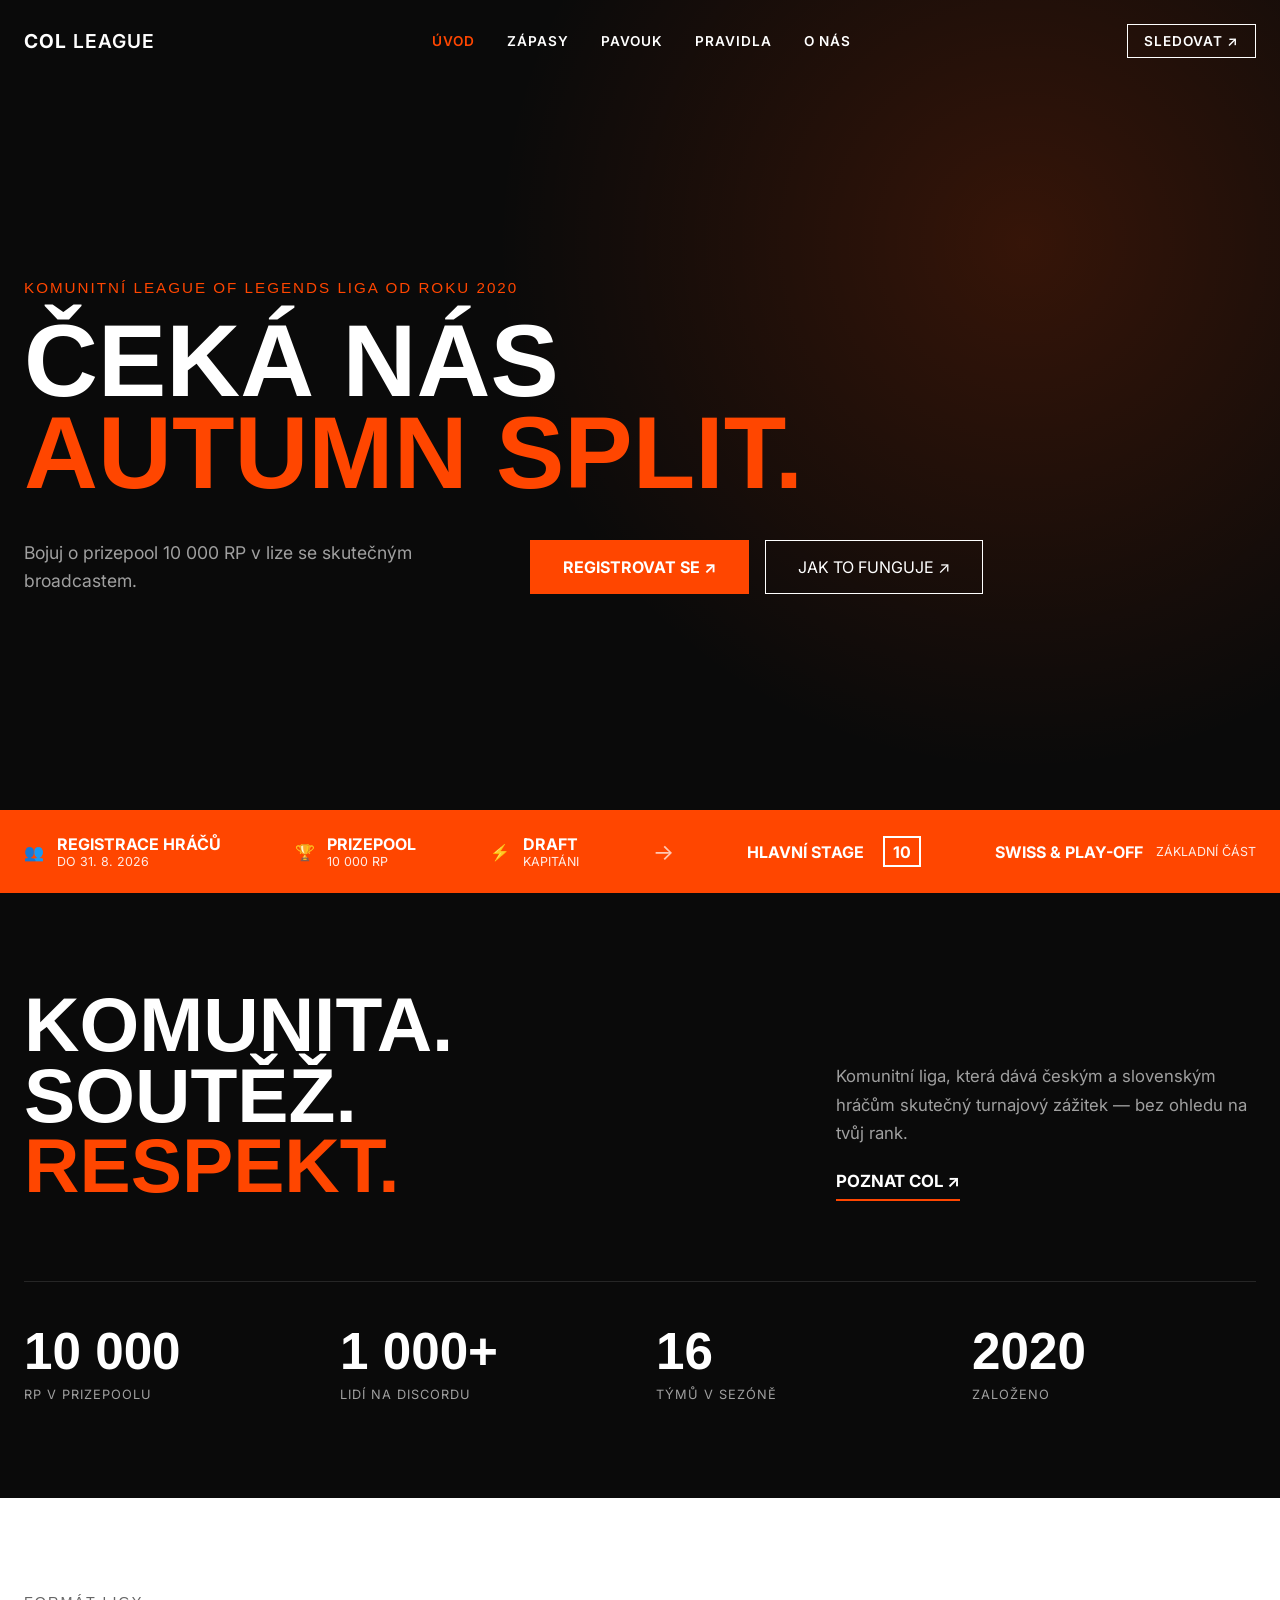
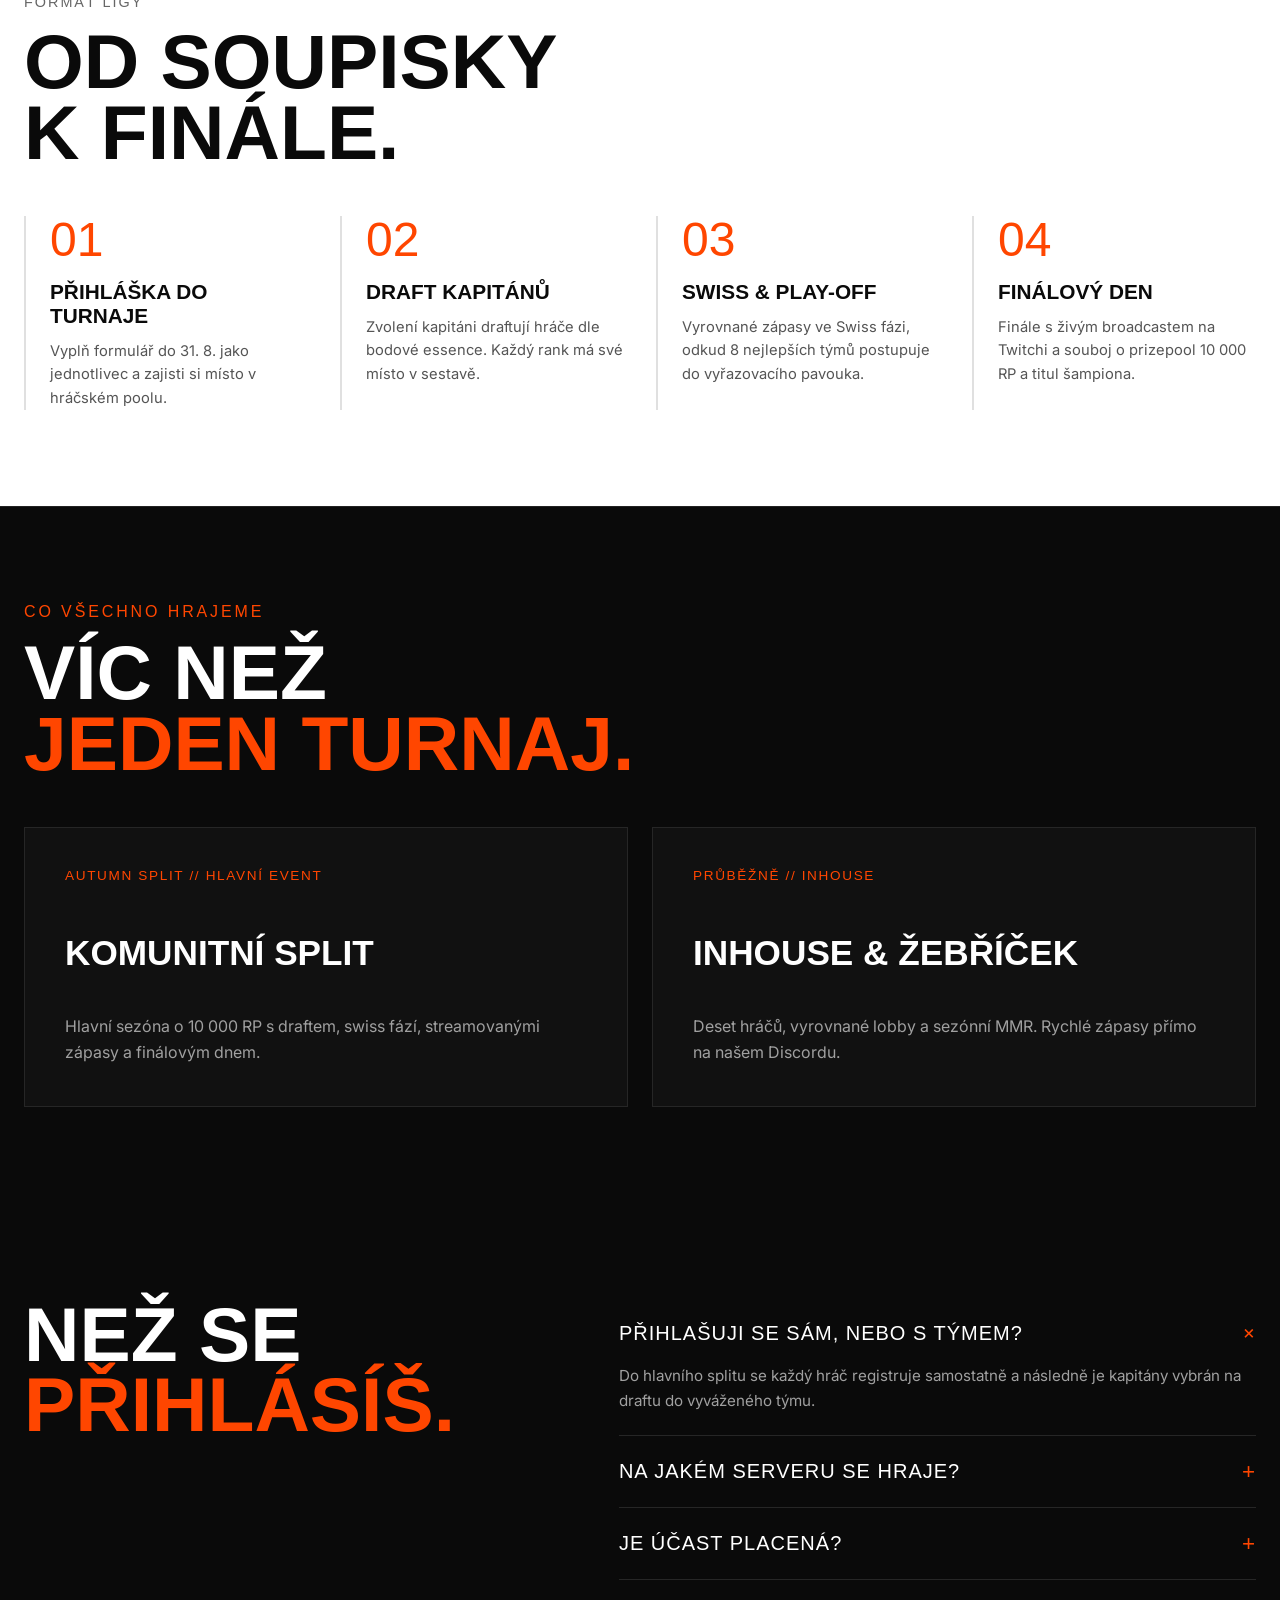
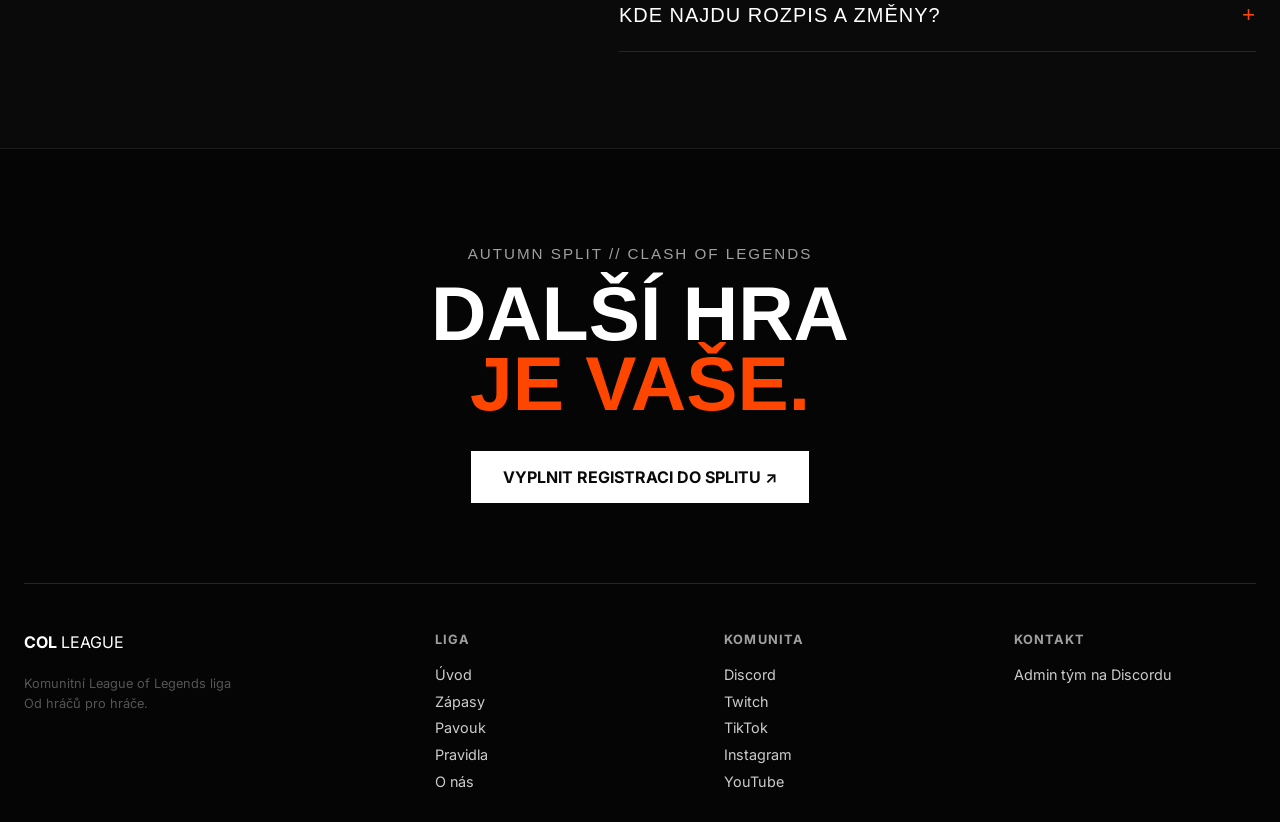
==== commit 8041a823: "Update font link and modify header text" ====
--- a/index.html
+++ b/index.html
@@ -6,7 +6,7 @@
     <title>COL League — Autumn Split</title>
     <link rel="preconnect" href="https://fonts.googleapis.com">
     <link rel="preconnect" href="https://fonts.gstatic.com" crossorigin>
-    <link href="https://fonts.googleapis.com/css2?family=Inter:wght@400;600&family=Oswald:wght@700&display=swap" rel="stylesheet">
+    <link href="https://fonts.googleapis.com/css2?family=Bebas+Neue&family=Inter:wght@400;600&display=swap" rel="stylesheet">
     <link rel="stylesheet" href="style.css">
 </head>
 <body class="page-body">
@@ -91,10 +91,10 @@
         <div class="content-wrap">
             <div class="about-top">
                 <h2 class="massive-text">
-    KOMUNITA.<br>
-    <span class="stroke-text">SOUTĚŽ.</span><br>
-    <span class="highlight">RESPEKT.</span>
-</h2>
+                    KOMUNITA.<br>
+                    <span class="stroke-text">SOUTĚŽ.</span><br>
+                    <span class="highlight">RESPEKT.</span>
+                </h2>
                 <div class="about-desc">
                     <p>Komunitní liga, která dává českým a slovenským hráčům skutečný turnajový zážitek — bez ohledu na tvůj rank.</p>
                     <a href="about.html" class="link-arrow">POZNAT COL ↗</a>
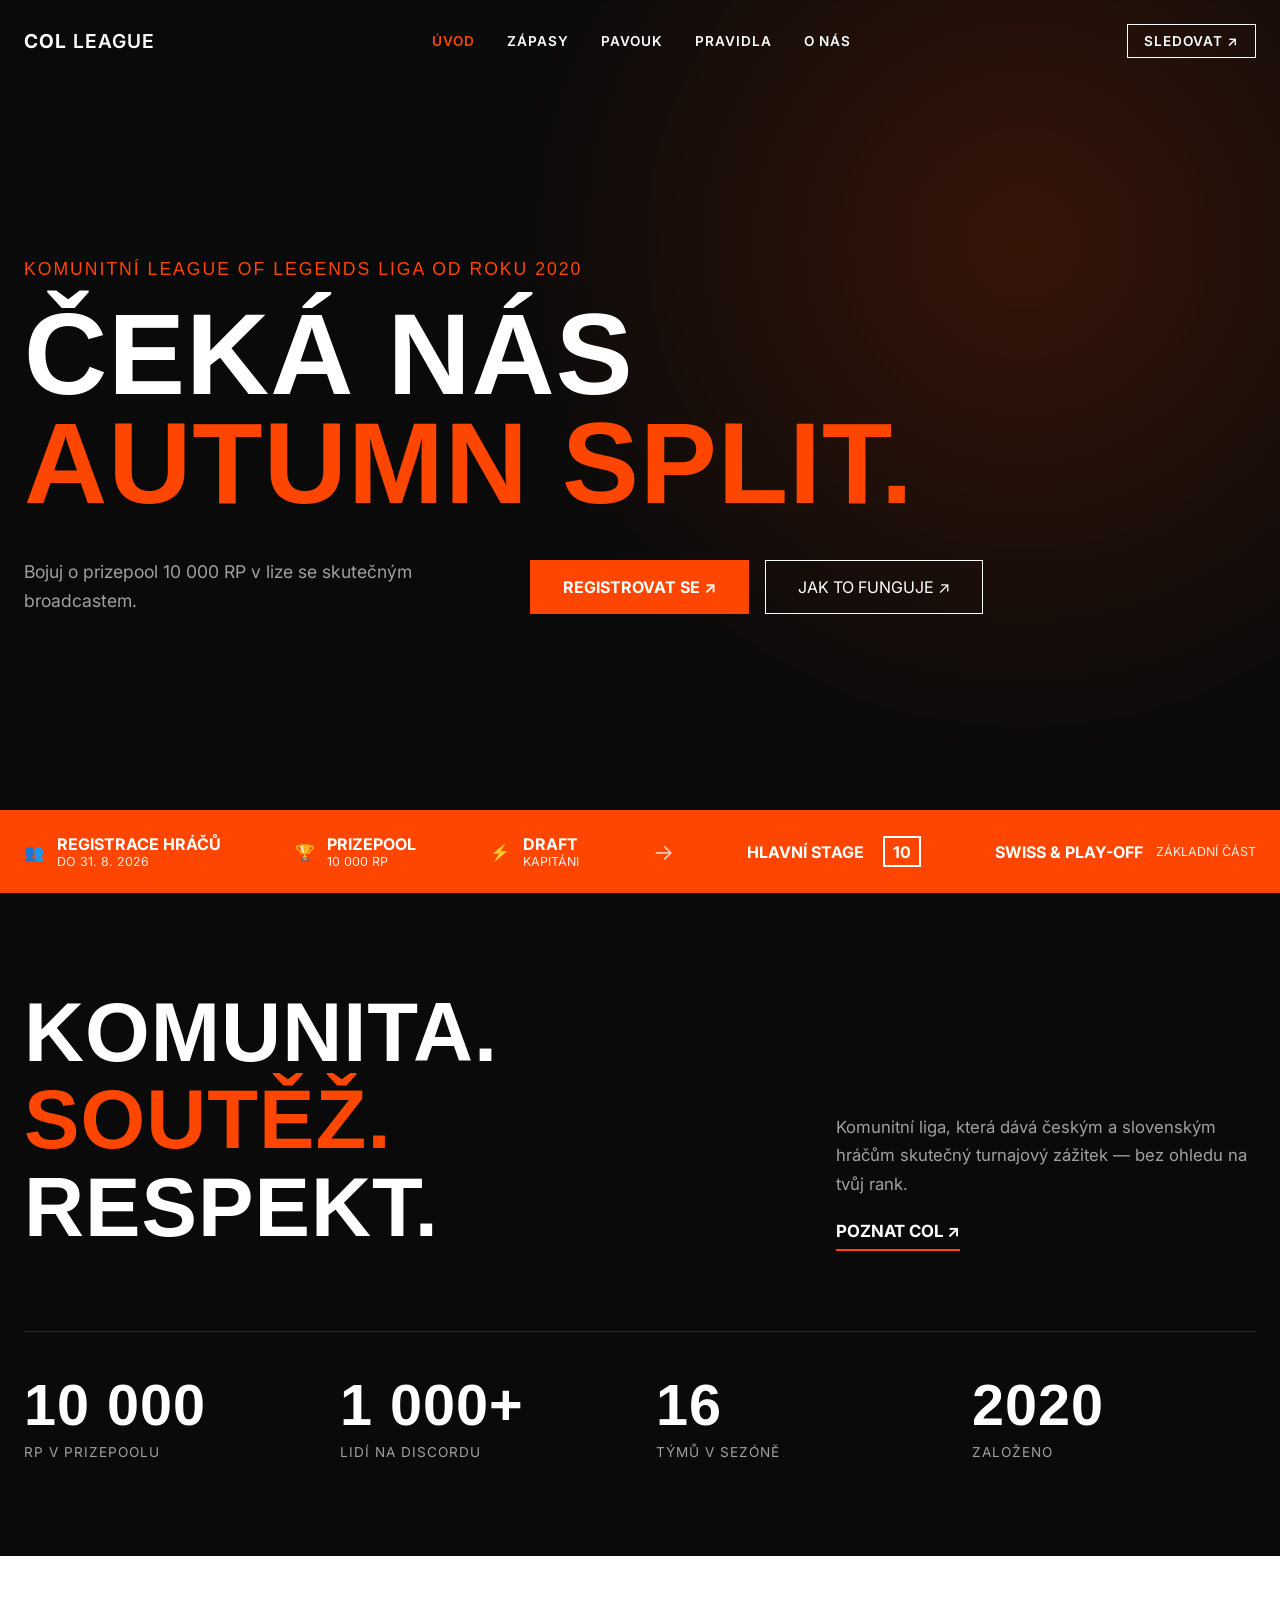
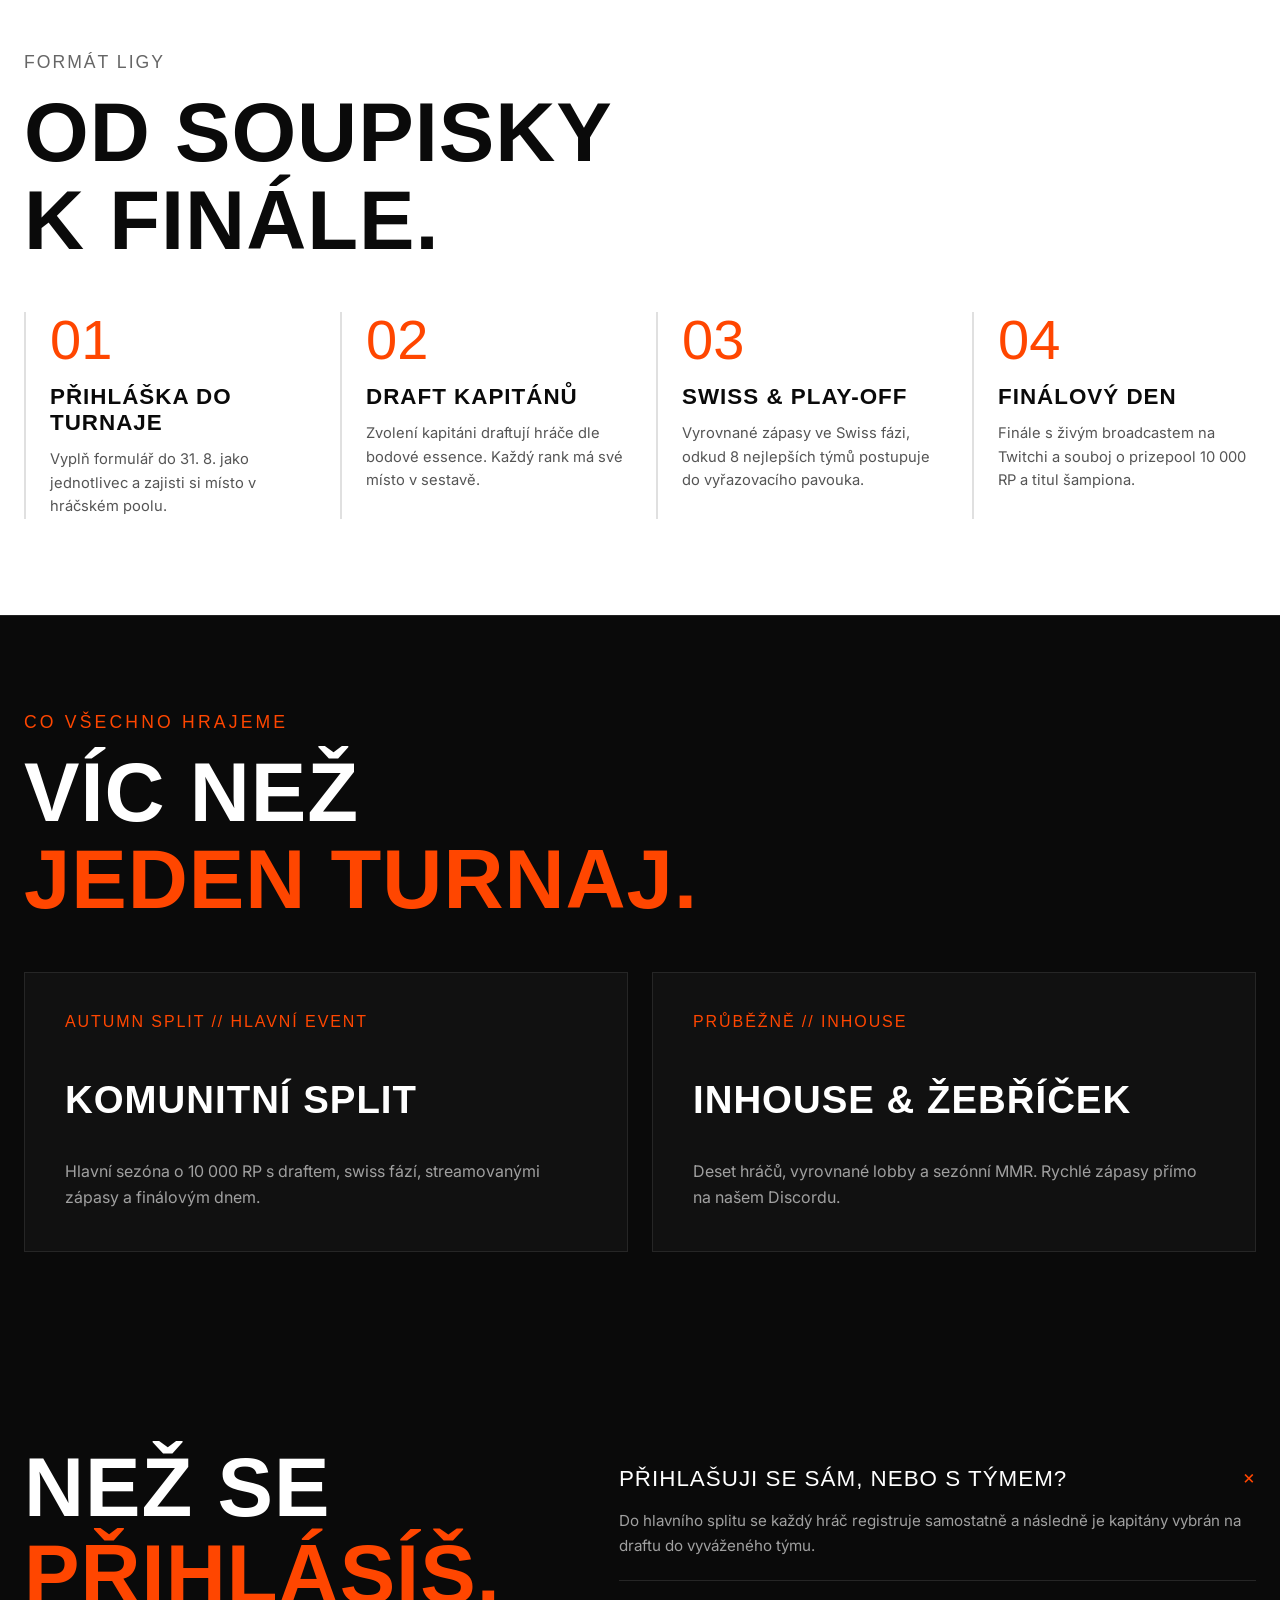
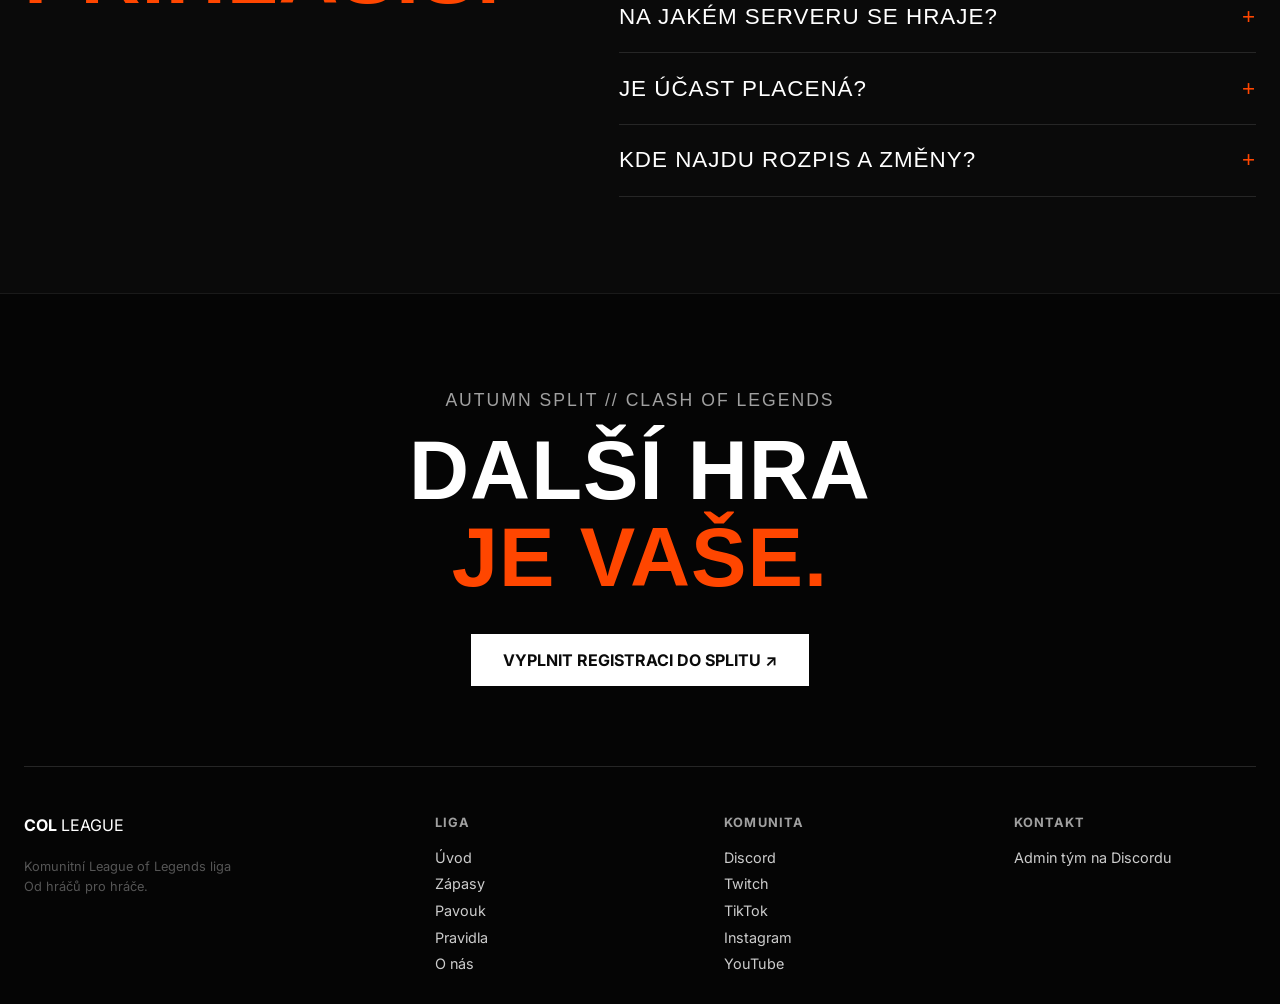
==== commit 5e19d49d: "Update comments and text in index.html" ====
--- a/index.html
+++ b/index.html
@@ -86,14 +86,14 @@
         </div>
     </section>
 
-    <!-- Sekce: Komunita, Soutěž, Respekt -->
+    <!-- Sekce: Komunita, Soutěž, Respekt (Bílá - Oranžová - Bílá) -->
     <section class="section-dark">
         <div class="content-wrap">
             <div class="about-top">
                 <h2 class="massive-text">
                     KOMUNITA.<br>
-                    <span class="stroke-text">SOUTĚŽ.</span><br>
-                    <span class="highlight">RESPEKT.</span>
+                    <span class="highlight">SOUTĚŽ.</span><br>
+                    RESPEKT.
                 </h2>
                 <div class="about-desc">
                     <p>Komunitní liga, která dává českým a slovenským hráčům skutečný turnajový zážitek — bez ohledu na tvůj rank.</p>
--- a/style.css
+++ b/style.css
@@ -4,7 +4,7 @@
     --col-primary: #ff4600;
     --text-light: #ffffff;
     --text-muted: #a0a0a0;
-    --font-heading: 'Oswald', sans-serif;
+    --font-heading: 'Bebas Neue', sans-serif;
     --font-body: 'Inter', sans-serif;
 }
 
@@ -167,7 +167,7 @@
 .subtitle {
     font-family: var(--font-heading);
     letter-spacing: 2px;
-    font-size: 0.95rem;
+    font-size: 1.1rem;
     margin-bottom: 1.2rem;
     text-transform: uppercase;
     color: var(--col-primary);
@@ -175,10 +175,11 @@
 
 .main-title {
     font-family: var(--font-heading);
-    font-size: clamp(4rem, 8vw, 7.5rem);
-    line-height: 0.9;
+    font-size: clamp(4.5rem, 9vw, 8.5rem);
+    line-height: 0.95;
     text-transform: uppercase;
     margin-bottom: 2.5rem;
+    letter-spacing: 1px;
 }
 
 .main-title .highlight {
@@ -261,19 +262,27 @@
 
 .massive-text {
     font-family: var(--font-heading);
-    font-size: clamp(3.5rem, 6vw, 5.5rem);
-    line-height: 0.92;
-    text-transform: uppercase;
+    font-size: clamp(3.8rem, 6.5vw, 6.2rem);
+    line-height: 1.05;
+    letter-spacing: 1px;
+    text-transform: uppercase;
+}
+
+.massive-text .stroke-text {
+    color: transparent;
+    -webkit-text-stroke: 2px #ffffff;
 }
 
 .massive-text .highlight {
     color: var(--col-primary);
+    -webkit-text-stroke: 0;
 }
 
 .massive-text-dark {
     font-family: var(--font-heading);
-    font-size: clamp(3.5rem, 6vw, 5.5rem);
-    line-height: 0.92;
+    font-size: clamp(3.8rem, 6.5vw, 6.2rem);
+    line-height: 1.05;
+    letter-spacing: 1px;
     text-transform: uppercase;
     color: var(--bg-dark);
     margin-bottom: 3rem;
@@ -282,7 +291,7 @@
 .subtitle-dark {
     font-family: var(--font-heading);
     letter-spacing: 2px;
-    font-size: 0.9rem;
+    font-size: 1.1rem;
     margin-bottom: 1rem;
     text-transform: uppercase;
     color: #666;
@@ -329,12 +338,13 @@
 
 .stat-item h3 {
     font-family: var(--font-heading);
-    font-size: clamp(2.8rem, 4vw, 3.8rem);
+    font-size: clamp(3rem, 4.5vw, 4.2rem);
+    letter-spacing: 1px;
     margin-bottom: 0.4rem;
 }
 
 .stat-item p {
-    font-size: 0.8rem;
+    font-size: 0.85rem;
     text-transform: uppercase;
     color: var(--text-muted);
     letter-spacing: 1px;
@@ -354,7 +364,7 @@
 
 .step-number {
     font-family: var(--font-heading);
-    font-size: 3rem;
+    font-size: 3.5rem;
     color: var(--col-primary);
     line-height: 1;
     margin-bottom: 1rem;
@@ -362,7 +372,8 @@
 
 .step-card h4 {
     font-family: var(--font-heading);
-    font-size: 1.3rem;
+    font-size: 1.4rem;
+    letter-spacing: 1px;
     text-transform: uppercase;
     margin-bottom: 0.75rem;
 }
@@ -378,6 +389,7 @@
     color: var(--col-primary);
     font-family: var(--font-heading);
     letter-spacing: 0.18em;
+    font-size: 1.1rem;
     text-transform: uppercase;
     margin-bottom: 1rem;
 }
@@ -402,14 +414,15 @@
     color: var(--col-primary);
     font-family: var(--font-heading);
     letter-spacing: 0.12em;
-    font-size: 0.85rem;
+    font-size: 1rem;
     text-transform: uppercase;
 }
 
 .activity-card h3 {
     margin: 1.5rem 0 0.8rem;
     font-family: var(--font-heading);
-    font-size: 2.2rem;
+    font-size: 2.4rem;
+    letter-spacing: 1px;
     text-transform: uppercase;
 }
 
@@ -437,14 +450,14 @@
 
 .faq-item summary {
     font-family: var(--font-heading);
-    font-size: 1.25rem;
+    font-size: 1.4rem;
     cursor: pointer;
     list-style: none;
     display: flex;
     justify-content: space-between;
     align-items: center;
     text-transform: uppercase;
-    letter-spacing: 0.05em;
+    letter-spacing: 1px;
 }
 
 .faq-item summary::-webkit-details-marker {
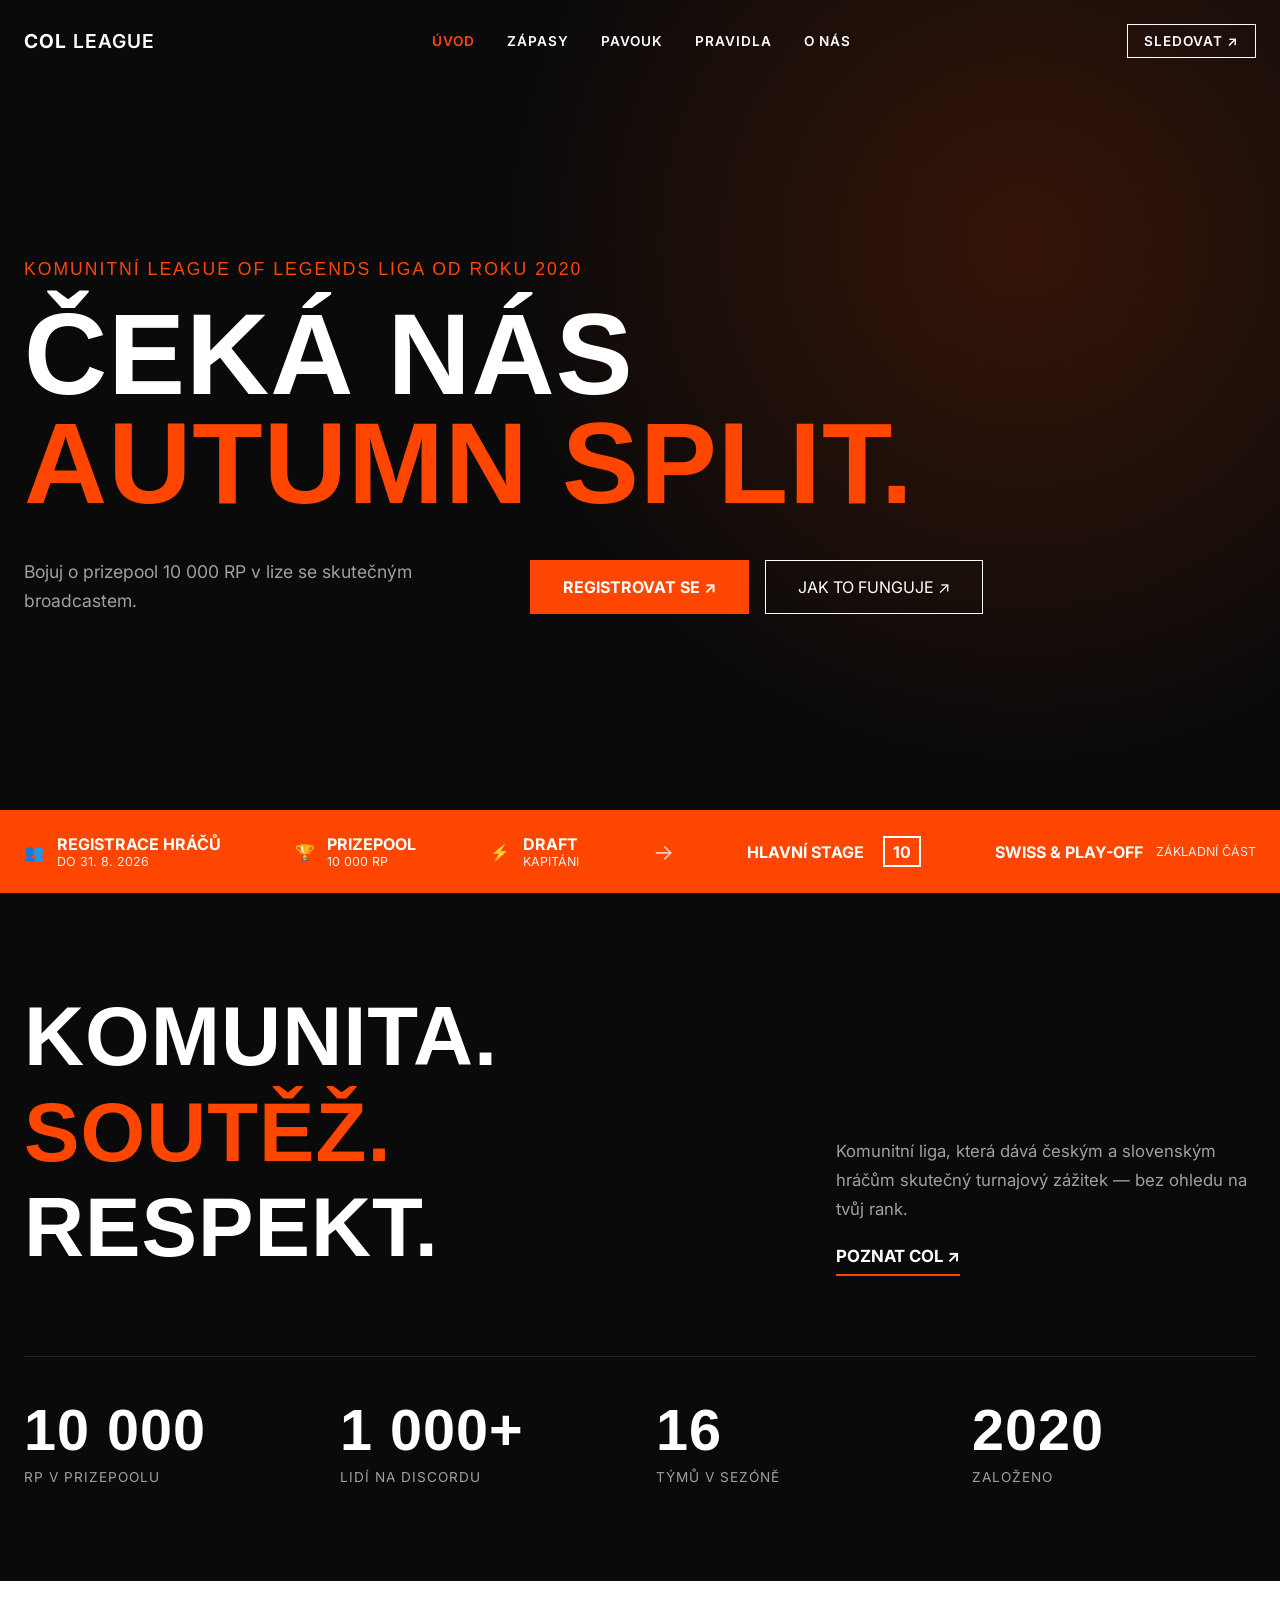
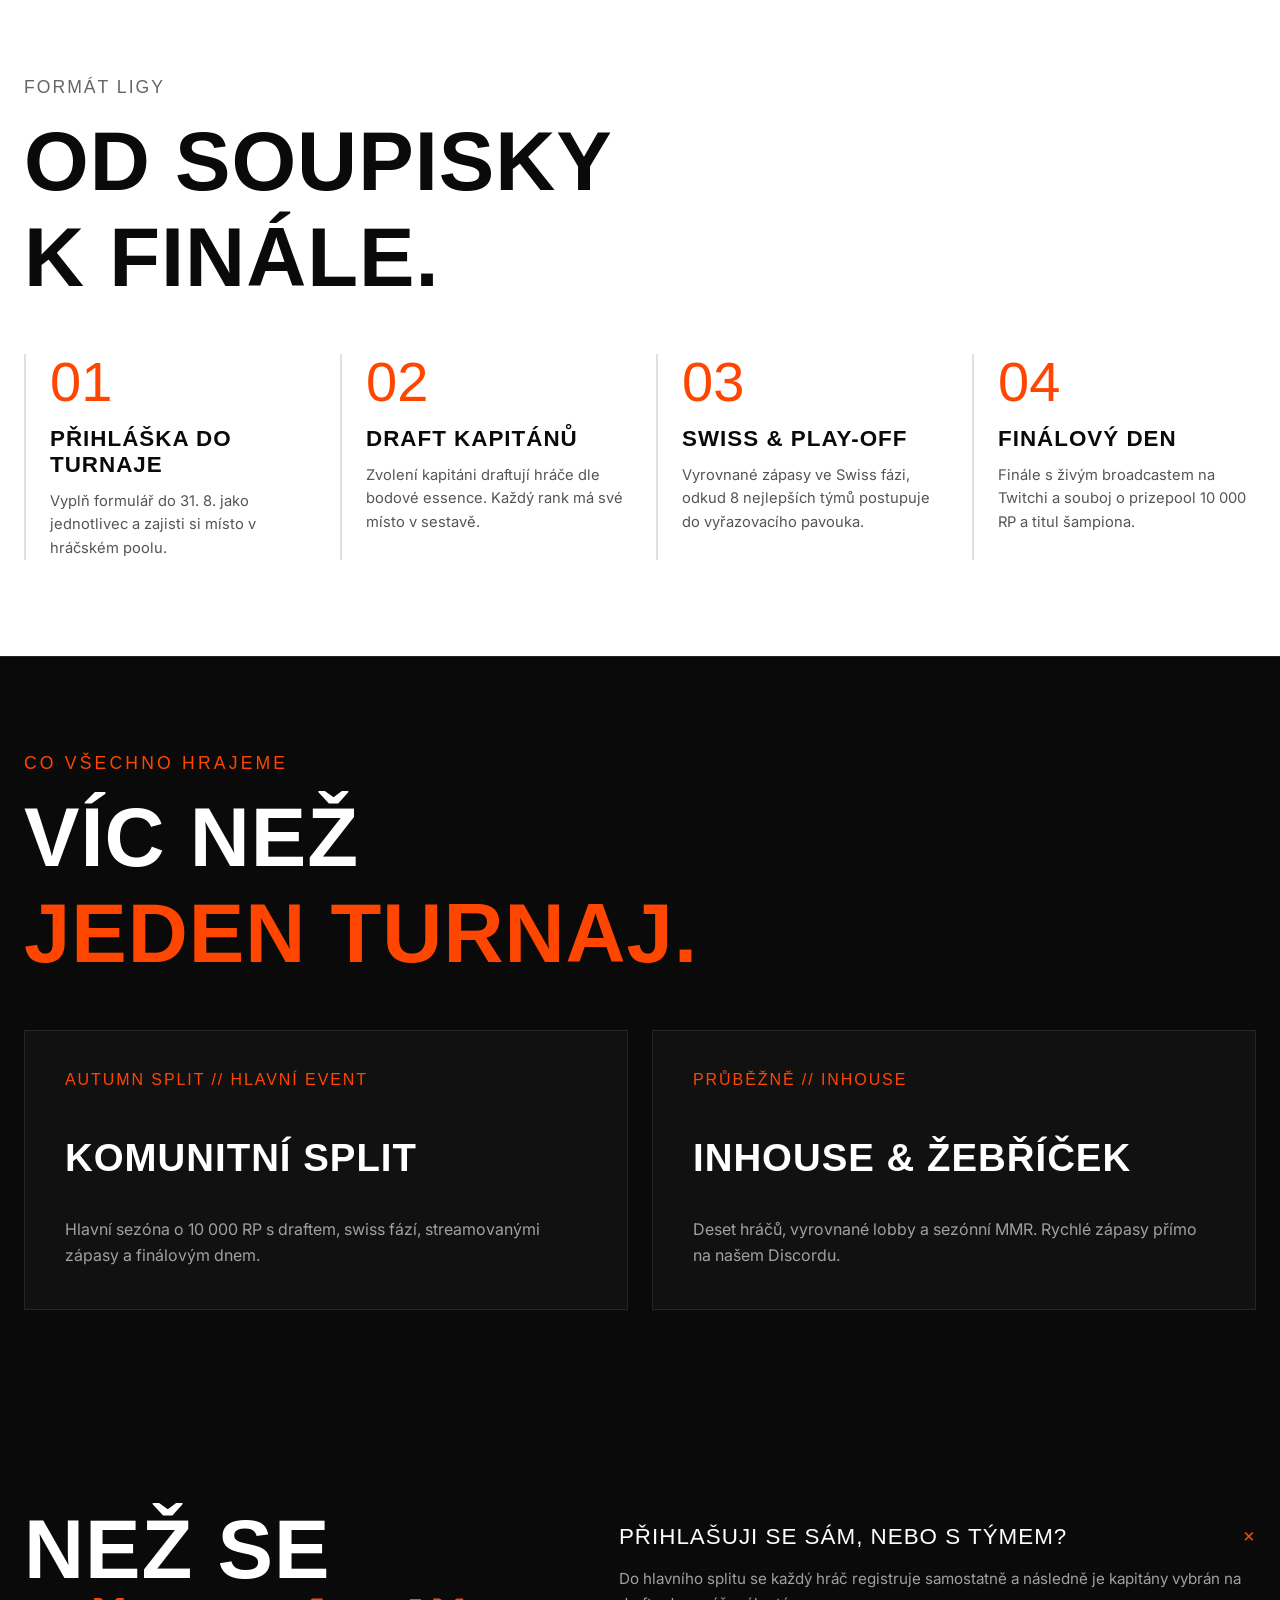
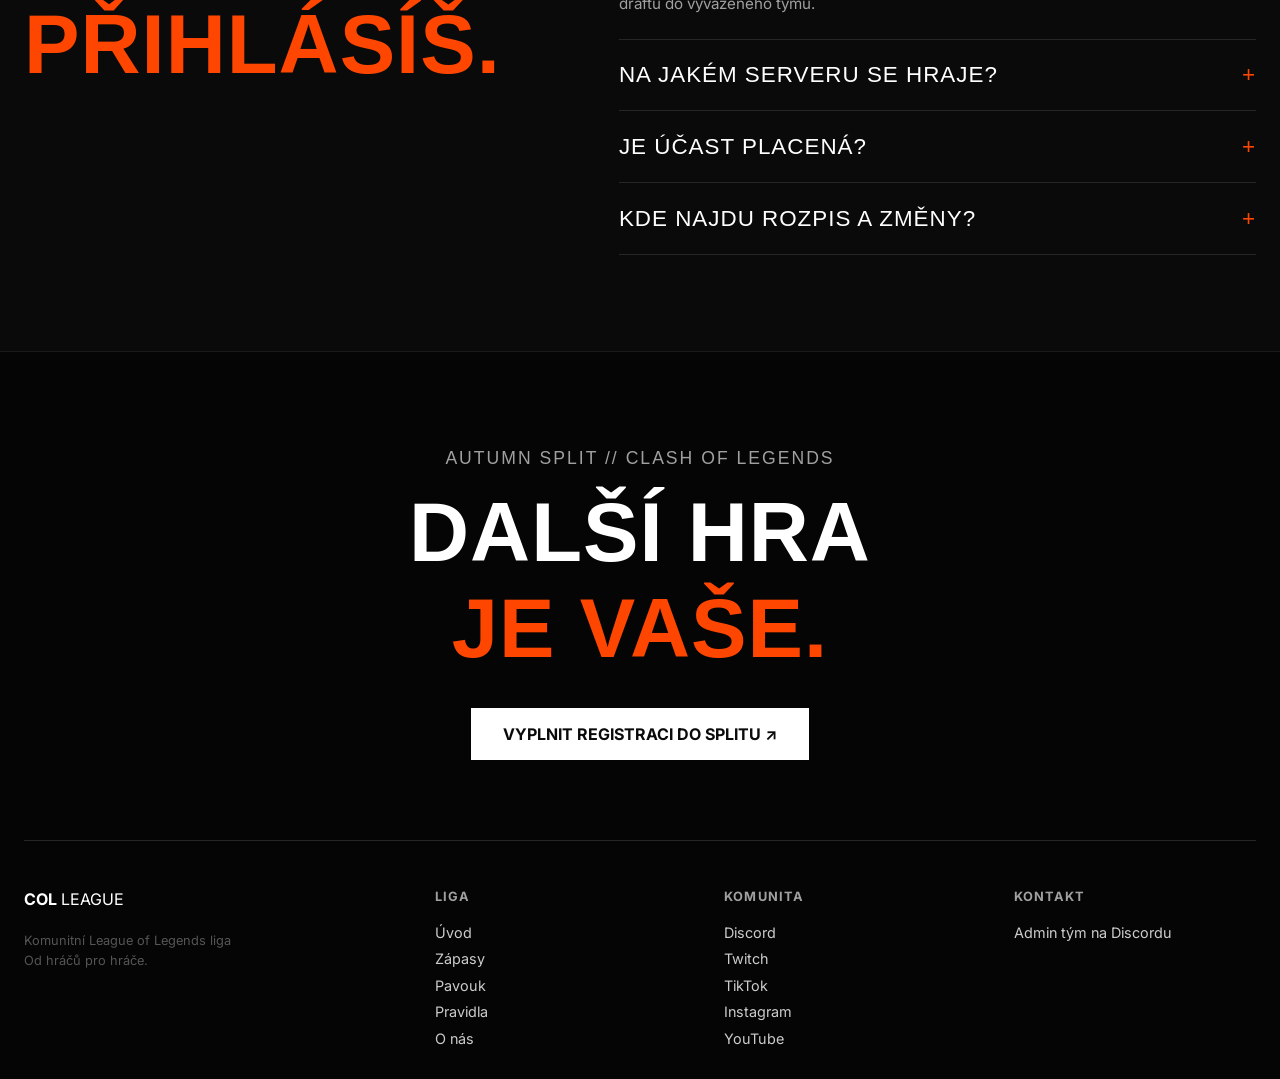
==== commit 2f8833ea: "Enhance styling and cache management in index.html Updated stylesheet link to include cache-busting " ====
--- a/index.html
+++ b/index.html
@@ -7,7 +7,23 @@
     <link rel="preconnect" href="https://fonts.googleapis.com">
     <link rel="preconnect" href="https://fonts.gstatic.com" crossorigin>
     <link href="https://fonts.googleapis.com/css2?family=Bebas+Neue&family=Inter:wght@400;600&display=swap" rel="stylesheet">
-    <link rel="stylesheet" href="style.css">
+    <link rel="stylesheet" href="style.css?v=99">
+
+    <!-- PŘÍMÝ OVERRIDE PRO PROBLÉMOVÝ NADPIS (obchází cache) -->
+    <style>
+        .massive-text {
+            font-family: 'Bebas Neue', sans-serif !important;
+            font-size: clamp(3.8rem, 6.5vw, 6.2rem) !important;
+            line-height: 1.15 !important;
+            letter-spacing: 1px !important;
+            text-transform: uppercase !important;
+        }
+        .massive-text .highlight-soutez {
+            color: #ff4600 !important;
+            -webkit-text-stroke: 0 !important;
+            display: inline-block !important;
+        }
+    </style>
 </head>
 <body class="page-body">
 
@@ -92,7 +108,7 @@
             <div class="about-top">
                 <h2 class="massive-text">
                     KOMUNITA.<br>
-                    <span class="highlight">SOUTĚŽ.</span><br>
+                    <span class="highlight-soutez">SOUTĚŽ.</span><br>
                     RESPEKT.
                 </h2>
                 <div class="about-desc">
--- a/style.css
+++ b/style.css
@@ -263,25 +263,23 @@
 .massive-text {
     font-family: var(--font-heading);
     font-size: clamp(3.8rem, 6.5vw, 6.2rem);
-    line-height: 1.05;
-    letter-spacing: 1px;
-    text-transform: uppercase;
-}
-
-.massive-text .stroke-text {
-    color: transparent;
-    -webkit-text-stroke: 2px #ffffff;
+    line-height: 1.15;
+    letter-spacing: 1px;
+    text-transform: uppercase;
+}
+
+.massive-text .muted-text {
+    color: #555555;
 }
 
 .massive-text .highlight {
     color: var(--col-primary);
-    -webkit-text-stroke: 0;
 }
 
 .massive-text-dark {
     font-family: var(--font-heading);
     font-size: clamp(3.8rem, 6.5vw, 6.2rem);
-    line-height: 1.05;
+    line-height: 1.15;
     letter-spacing: 1px;
     text-transform: uppercase;
     color: var(--bg-dark);
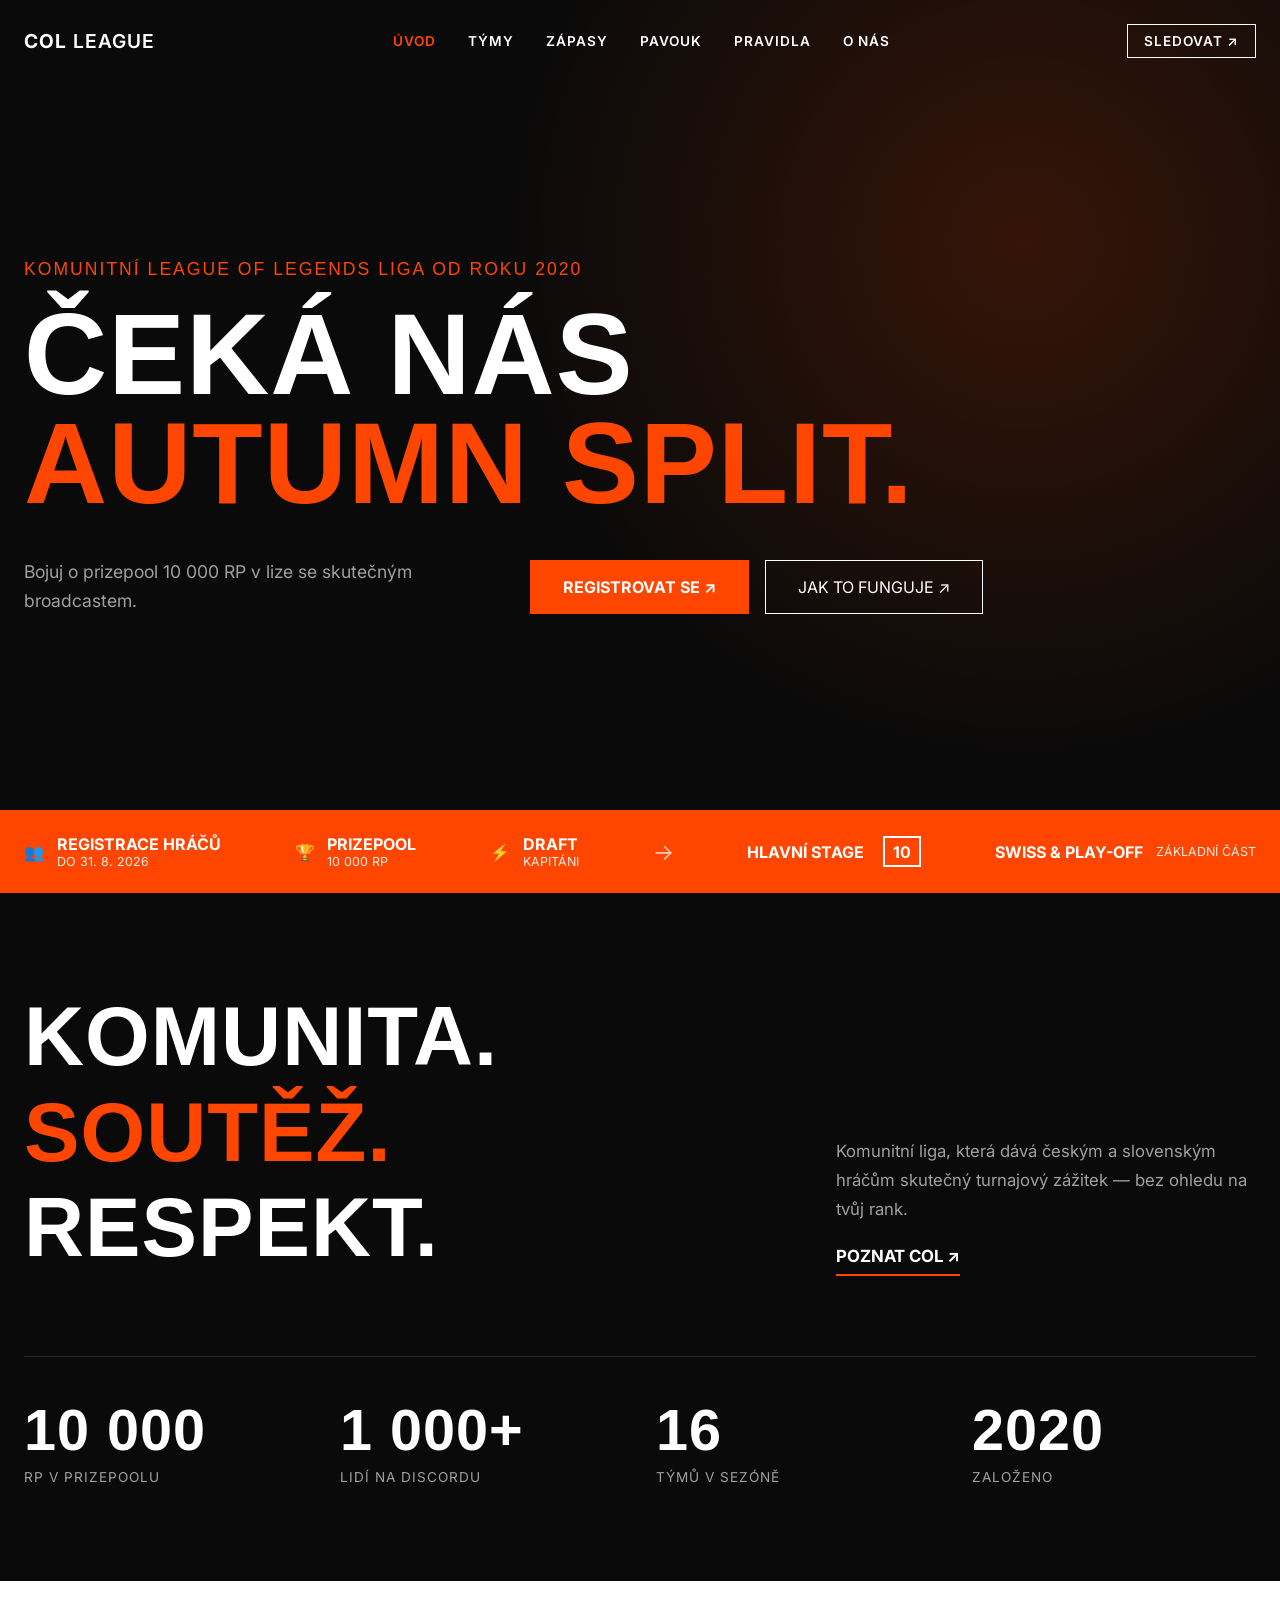
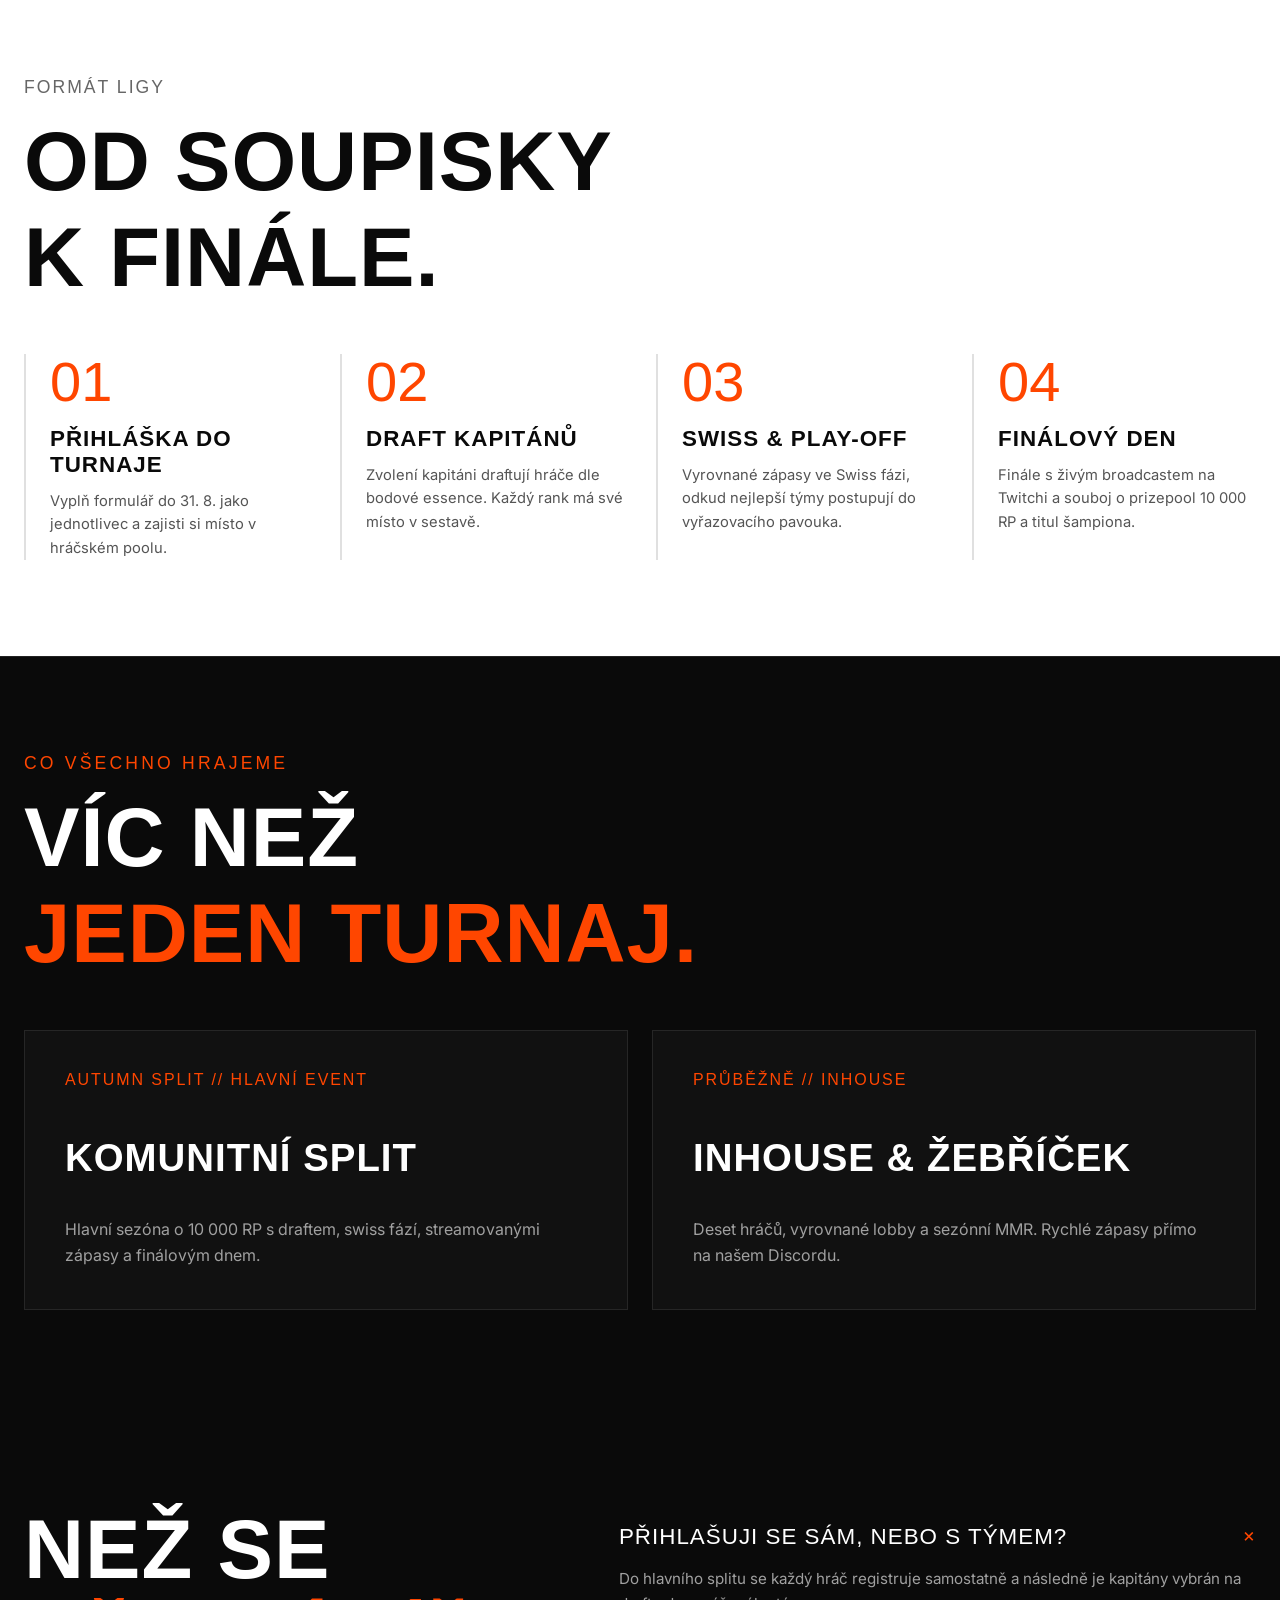
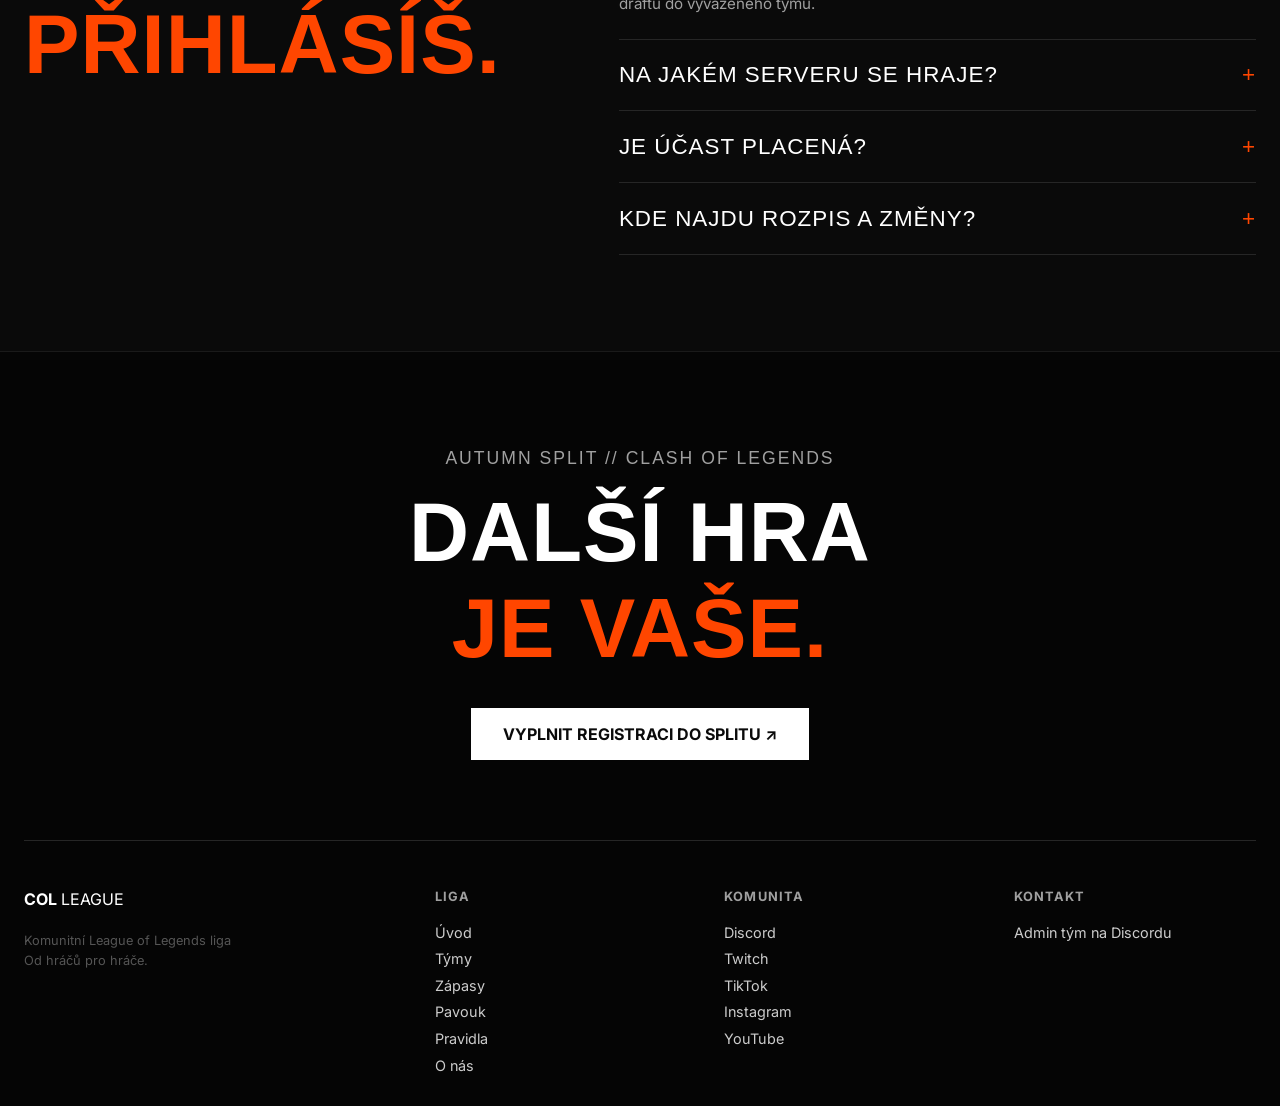
==== commit 1038b62e: "Update font links and modify text highlights" ====
--- a/index.html
+++ b/index.html
@@ -6,24 +6,8 @@
     <title>COL League — Autumn Split</title>
     <link rel="preconnect" href="https://fonts.googleapis.com">
     <link rel="preconnect" href="https://fonts.gstatic.com" crossorigin>
-    <link href="https://fonts.googleapis.com/css2?family=Bebas+Neue&family=Inter:wght@400;600&display=swap" rel="stylesheet">
-    <link rel="stylesheet" href="style.css?v=99">
-
-    <!-- PŘÍMÝ OVERRIDE PRO PROBLÉMOVÝ NADPIS (obchází cache) -->
-    <style>
-        .massive-text {
-            font-family: 'Bebas Neue', sans-serif !important;
-            font-size: clamp(3.8rem, 6.5vw, 6.2rem) !important;
-            line-height: 1.15 !important;
-            letter-spacing: 1px !important;
-            text-transform: uppercase !important;
-        }
-        .massive-text .highlight-soutez {
-            color: #ff4600 !important;
-            -webkit-text-stroke: 0 !important;
-            display: inline-block !important;
-        }
-    </style>
+    <link href="https://fonts.googleapis.com/css2?family=Inter:wght@400;600&family=Teko:wght@700&display=swap" rel="stylesheet">
+    <link rel="stylesheet" href="style.css?v=105">
 </head>
 <body class="page-body">
 
@@ -35,6 +19,7 @@
             </a>
             <nav class="nav-links" aria-label="Hlavní navigace">
                 <a href="index.html" aria-current="page">ÚVOD</a>
+                <a href="tymy.html">TÝMY</a>
                 <a href="zapasy.html">ZÁPASY</a>
                 <a href="pavouk.html">PAVOUK</a>
                 <a href="pravidla.html">PRAVIDLA</a>
@@ -102,13 +87,13 @@
         </div>
     </section>
 
-    <!-- Sekce: Komunita, Soutěž, Respekt (Bílá - Oranžová - Bílá) -->
+    <!-- Sekce: Komunita, Soutěž, Respekt -->
     <section class="section-dark">
         <div class="content-wrap">
             <div class="about-top">
                 <h2 class="massive-text">
                     KOMUNITA.<br>
-                    <span class="highlight-soutez">SOUTĚŽ.</span><br>
+                    <span class="highlight">SOUTĚŽ.</span><br>
                     RESPEKT.
                 </h2>
                 <div class="about-desc">
@@ -158,7 +143,7 @@
                 <div class="step-card">
                     <div class="step-number">03</div>
                     <h4>SWISS &amp; PLAY-OFF</h4>
-                    <p>Vyrovnané zápasy ve Swiss fázi, odkud 8 nejlepších týmů postupuje do vyřazovacího pavouka.</p>
+                    <p>Vyrovnané zápasy ve Swiss fázi, odkud nejlepší týmy postupují do vyřazovacího pavouka.</p>
                 </div>
                 <div class="step-card">
                     <div class="step-number">04</div>
@@ -233,6 +218,7 @@
                 <div class="links-group">
                     <strong>LIGA</strong>
                     <a href="index.html">Úvod</a>
+                    <a href="tymy.html">Týmy</a>
                     <a href="zapasy.html">Zápasy</a>
                     <a href="pavouk.html">Pavouk</a>
                     <a href="pravidla.html">Pravidla</a>
